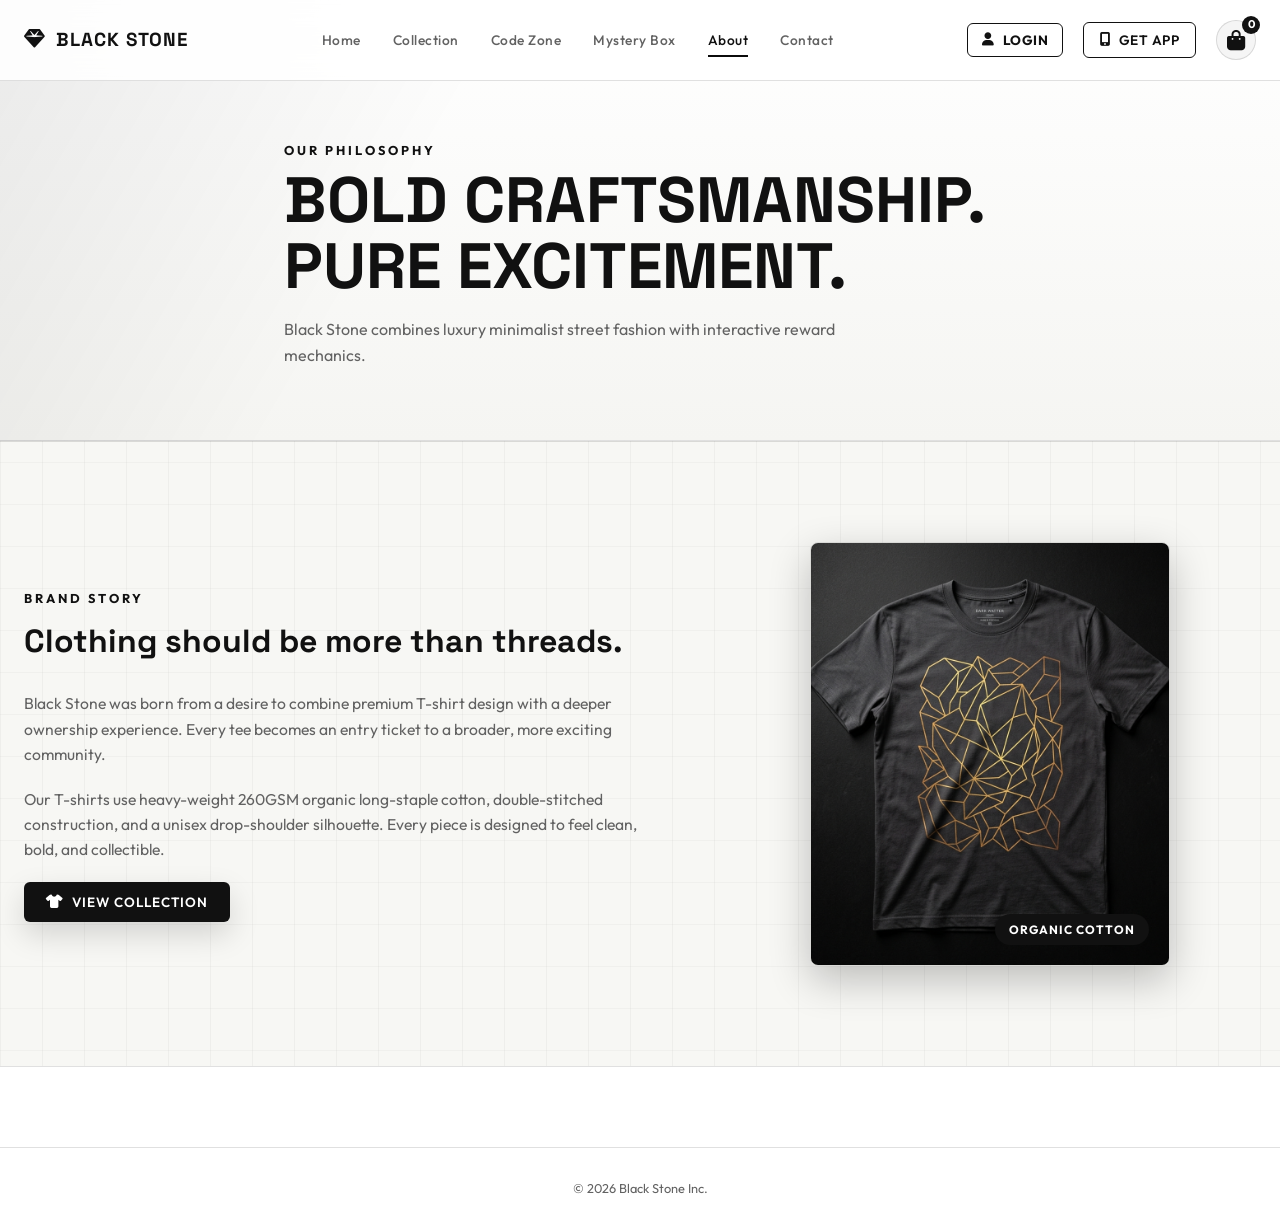
==== about.html @ d9dec9d0 "First commit" ====
<!DOCTYPE html>
<html lang="en">
<head>
    <meta charset="UTF-8">
    <meta name="viewport" content="width=device-width, initial-scale=1.0">
    <title>Black Stone - About</title>
    <link rel="preconnect" href="https://fonts.googleapis.com">
    <link rel="preconnect" href="https://fonts.gstatic.com" crossorigin>
    <link href="https://fonts.googleapis.com/css2?family=Outfit:wght@300;400;500;600;700&family=Space+Grotesk:wght@500;700&display=swap" rel="stylesheet">
    <link rel="stylesheet" href="https://cdnjs.cloudflare.com/ajax/libs/font-awesome/6.4.0/css/all.min.css">
    <link rel="stylesheet" href="style.css">
</head>
<body>
    <header class="main-header">
        <div class="header-container">
            <a href="index.html" class="logo"><span class="logo-icon"><i class="fa-solid fa-gem"></i></span><span class="logo-text">BLACK <span class="gold-text">STONE</span></span></a>
            <nav class="main-nav" id="mainNav">
                <ul>
                    <li><a href="index.html" class="nav-link">Home</a></li>
                    <li><a href="index.html#shop" class="nav-link">Collection</a></li>
                    <li><a href="code-zone.html" class="nav-link">Code Zone</a></li>
                    <li><a href="mystery-box.html" class="nav-link">Mystery Box</a></li>
                    <li><a href="about.html" class="nav-link active">About</a></li>
                    <li><a href="contact.html" class="nav-link">Contact</a></li>
                </ul>
            </nav>
            <div class="header-actions">
                <button class="account-btn-header" id="accountActionBtn" onclick="window.location.href='auth.html'"><i class="fa-solid fa-user"></i> <span id="accountActionText">Login</span></button>
                <button class="app-btn-header" onclick="window.location.href='app.html'"><i class="fa-solid fa-mobile-screen-button"></i> <span>Get App</span></button>
                <div class="cart-trigger" onclick="window.location.href='index.html#shop'"><i class="fa-solid fa-bag-shopping"></i><span class="cart-count" id="cartCount">0</span></div>
                <button class="mobile-menu-toggle" id="menuToggle" aria-label="Toggle menu"><i class="fa-solid fa-bars"></i></button>
            </div>
        </div>
    </header>

    <section class="page-hero-section">
        <div class="container page-hero-content">
            <span class="section-tag">Our Philosophy</span>
            <h1>Bold craftsmanship. Pure excitement.</h1>
            <p>Black Stone combines luxury minimalist street fashion with interactive reward mechanics.</p>
        </div>
    </section>

    <section id="about" class="about-section">
        <div class="container about-grid">
            <div>
                <span class="section-tag">Brand Story</span>
                <h2>Clothing should be more than threads.</h2>
                <p>Black Stone was born from a desire to combine premium T-shirt design with a deeper ownership experience. Every tee becomes an entry ticket to a broader, more exciting community.</p>
                <p>Our T-shirts use heavy-weight 260GSM organic long-staple cotton, double-stitched construction, and a unisex drop-shoulder silhouette. Every piece is designed to feel clean, bold, and collectible.</p>
                <button class="btn btn-gold" onclick="window.location.href='index.html#shop'"><i class="fa-solid fa-shirt"></i> View Collection</button>
            </div>
            <div class="about-visuals">
                <div class="about-image-card">
                    <img src="assets/stealth_tee.png" alt="Premium Crafted Tee" class="about-image">
                    <div class="about-img-badge">Organic Cotton</div>
                </div>
            </div>
        </div>
    </section>

    <footer class="main-footer"><div class="container footer-bottom text-center"><p>&copy; 2026 Black Stone Inc.</p></div></footer>
    <script src="app.js"></script>
</body>
</html>
---- style.css ----
/* ==========================================================================
   BLACK STONE BRAND DESIGN SYSTEM & CORE STYLES
   ========================================================================== */

:root {
    /* Color Palette */
    --color-bg-deep: hsl(240, 10%, 4%);
    --color-bg-card: hsla(240, 8%, 8%, 0.75);
    --color-bg-card-solid: hsl(240, 8%, 8%);
    --color-border: hsla(240, 6%, 15%, 0.8);
    --color-border-gold: hsla(46, 65%, 52%, 0.2);
    
    --color-gold: hsl(46, 65%, 52%);
    --color-gold-hover: hsl(46, 75%, 58%);
    --color-gold-glow: hsl(45, 100%, 50%);
    --color-gold-light: hsla(46, 65%, 52%, 0.1);
    
    --color-white: hsl(240, 5%, 96%);
    --color-muted: hsl(240, 5%, 65%);
    --color-dark: hsl(240, 5%, 15%);
    
    --color-danger: hsl(0, 72%, 51%);
    --color-success: hsl(142, 70%, 45%);

    /* Typography */
    --font-heading: 'Space Grotesk', sans-serif;
    --font-body: 'Outfit', sans-serif;
    
    /* Layout & Shadow */
    --border-radius-sm: 6px;
    --border-radius-md: 12px;
    --border-radius-lg: 24px;
    --border-radius-xl: 36px;
    --shadow-premium: 0 20px 40px rgba(0, 0, 0, 0.6);
    --shadow-gold-glow: 0 0 30px hsla(46, 65%, 52%, 0.25);
    
    /* Transitions */
    --transition-smooth: all 0.4s cubic-bezier(0.16, 1, 0.3, 1);
    --transition-bounce: all 0.6s cubic-bezier(0.34, 1.56, 0.64, 1);
}

/* Reset & Scrollbar */
* {
    margin: 0;
    padding: 0;
    box-sizing: border-box;
    scroll-behavior: smooth;
}

body {
    background-color: var(--color-bg-deep);
    color: var(--color-white);
    font-family: var(--font-body);
    line-height: 1.6;
    overflow-x: hidden;
    -webkit-font-smoothing: antialiased;
}

::-webkit-scrollbar {
    width: 8px;
}
::-webkit-scrollbar-track {
    background: var(--color-bg-deep);
}
::-webkit-scrollbar-thumb {
    background: var(--color-border);
    border-radius: 4px;
}
::-webkit-scrollbar-thumb:hover {
    background: var(--color-gold);
}

a {
    color: inherit;
    text-decoration: none;
}

ul {
    list-style: none;
}

input, textarea, button {
    font-family: inherit;
    background: none;
    border: none;
    outline: none;
    color: inherit;
}

/* Utilities */
.container {
    max-width: 1280px;
    margin: 0 auto;
    padding: 0 24px;
}

.text-center { text-align: center; }
.w-100 { width: 100%; }
.mt-3 { margin-top: 1rem; }
.flex-center {
    display: flex;
    align-items: center;
    justify-content: center;
}

.gold-text {
    color: var(--color-gold);
}

.glow-text {
    text-shadow: 0 0 15px hsla(46, 65%, 52%, 0.4);
}

/* Buttons */
.btn {
    display: inline-flex;
    align-items: center;
    justify-content: center;
    gap: 8px;
    padding: 14px 28px;
    font-size: 0.95rem;
    font-weight: 600;
    border-radius: var(--border-radius-sm);
    cursor: pointer;
    transition: var(--transition-smooth);
    text-transform: uppercase;
    letter-spacing: 1px;
}

.btn-sm {
    padding: 8px 16px;
    font-size: 0.8rem;
}

.btn-lg {
    padding: 16px 36px;
    font-size: 1rem;
}

.btn-gold {
    background: var(--color-gold);
    color: var(--color-bg-deep);
    box-shadow: var(--shadow-gold-glow);
}

.btn-gold:hover {
    background: var(--color-gold-hover);
    transform: translateY(-2px);
    box-shadow: 0 0 35px hsla(46, 65%, 52%, 0.55);
}

.btn-outline {
    border: 1px solid var(--color-border);
    background: transparent;
    color: var(--color-white);
}

.btn-outline:hover {
    border-color: var(--color-gold);
    color: var(--color-gold);
    background: var(--color-gold-light);
    transform: translateY(-2px);
}

.btn-secondary {
    background: rgba(255, 255, 255, 0.08);
    color: var(--color-white);
    border: 1px solid rgba(255, 255, 255, 0.1);
}

.btn-secondary:hover {
    background: rgba(255, 255, 255, 0.15);
    border-color: rgba(255, 255, 255, 0.2);
}

.btn-pulse {
    animation: buttonPulse 2s infinite;
}

@keyframes buttonPulse {
    0% { box-shadow: 0 0 0 0 rgba(212, 175, 55, 0.7); }
    70% { box-shadow: 0 0 0 15px rgba(212, 175, 55, 0); }
    100% { box-shadow: 0 0 0 0 rgba(212, 175, 55, 0); }
}

/* Glassmorphism Panel */
.glass-panel {
    background: var(--color-bg-card);
    backdrop-filter: blur(20px);
    -webkit-backdrop-filter: blur(20px);
    border: 1px solid var(--color-border);
    border-radius: var(--border-radius-md);
    position: relative;
    overflow: hidden;
}

.card-glow {
    position: absolute;
    top: -50%;
    left: -50%;
    width: 200%;
    height: 200%;
    background: radial-gradient(circle, rgba(212, 175, 55, 0.03) 0%, transparent 60%);
    pointer-events: none;
}

/* Section Tag & Headers */
.section-tag {
    font-size: 0.8rem;
    font-weight: 700;
    text-transform: uppercase;
    letter-spacing: 3px;
    color: var(--color-gold);
    margin-bottom: 8px;
    display: inline-block;
}

.section-header {
    margin-bottom: 48px;
}

.section-header h2 {
    font-family: var(--font-heading);
    font-size: 2.5rem;
    font-weight: 700;
    letter-spacing: -0.5px;
    margin-bottom: 12px;
}

.section-header p {
    color: var(--color-muted);
    font-size: 1.1rem;
    max-width: 600px;
}

.section-header.text-center p {
    margin: 0 auto;
}

/* ==========================================================================
   HEADER SECTION
   ========================================================================== */

.main-header {
    position: fixed;
    top: 0;
    left: 0;
    width: 100%;
    z-index: 1000;
    background: rgba(10, 10, 11, 0.75);
    backdrop-filter: blur(15px);
    -webkit-backdrop-filter: blur(15px);
    border-bottom: 1px solid var(--color-border);
    transition: var(--transition-smooth);
}

.header-container {
    max-width: 1280px;
    margin: 0 auto;
    padding: 20px 24px;
    display: flex;
    align-items: center;
    justify-content: space-between;
}

.logo {
    display: flex;
    align-items: center;
    gap: 10px;
    font-family: var(--font-heading);
    font-size: 1.4rem;
    font-weight: 700;
    letter-spacing: 1px;
}

.logo-icon {
    font-size: 1.3rem;
    color: var(--color-gold);
    animation: float 3s ease-in-out infinite;
}

.main-nav ul {
    display: flex;
    gap: 32px;
}

.nav-link {
    font-size: 0.95rem;
    font-weight: 500;
    letter-spacing: 0.5px;
    color: var(--color-muted);
    transition: var(--transition-smooth);
    padding: 8px 0;
    position: relative;
}

.nav-link::after {
    content: '';
    position: absolute;
    bottom: 0;
    left: 0;
    width: 0;
    height: 2px;
    background: var(--color-gold);
    transition: var(--transition-smooth);
}

.nav-link:hover, .nav-link.active {
    color: var(--color-white);
}

.nav-link.active::after {
    width: 100%;
}

.header-actions {
    display: flex;
    align-items: center;
    gap: 20px;
}

.app-btn-header {
    display: flex;
    align-items: center;
    gap: 8px;
    border: 1.5px solid var(--color-gold);
    color: var(--color-gold);
    padding: 8px 16px;
    border-radius: var(--border-radius-sm);
    font-size: 0.85rem;
    font-weight: 600;
    text-transform: uppercase;
    letter-spacing: 0.5px;
    cursor: pointer;
    transition: var(--transition-smooth);
}

.app-btn-header:hover {
    background: var(--color-gold);
    color: var(--color-bg-deep);
}

.cart-trigger {
    position: relative;
    cursor: pointer;
    font-size: 1.3rem;
    color: var(--color-white);
    transition: var(--transition-smooth);
    width: 40px;
    height: 40px;
    border-radius: 50%;
    background: rgba(255, 255, 255, 0.04);
    display: flex;
    align-items: center;
    justify-content: center;
    border: 1px solid var(--color-border);
}

.cart-trigger:hover {
    color: var(--color-gold);
    border-color: var(--color-gold-hover);
    transform: scale(1.05);
}

.cart-count {
    position: absolute;
    top: -5px;
    right: -5px;
    background: var(--color-gold);
    color: var(--color-bg-deep);
    font-size: 0.7rem;
    font-weight: 700;
    width: 18px;
    height: 18px;
    border-radius: 50%;
    display: flex;
    align-items: center;
    justify-content: center;
}

.mobile-menu-toggle {
    display: none;
    font-size: 1.4rem;
    cursor: pointer;
}

/* ==========================================================================
   CART SLIDER DRAWER
   ========================================================================== */

.cart-drawer {
    position: fixed;
    top: 0;
    right: 0;
    width: 100vw;
    height: 100vh;
    z-index: 2000;
    visibility: hidden;
    transition: visibility 0.4s;
}

.cart-drawer.active {
    visibility: visible;
}

.cart-drawer-overlay {
    position: absolute;
    top: 0;
    left: 0;
    width: 100%;
    height: 100%;
    background: rgba(0, 0, 0, 0.7);
    backdrop-filter: blur(5px);
    opacity: 0;
    transition: opacity 0.4s ease;
}

.cart-drawer.active .cart-drawer-overlay {
    opacity: 1;
}

.cart-drawer-content {
    position: absolute;
    top: 0;
    right: -420px;
    width: 420px;
    height: 100%;
    background: var(--color-bg-card-solid);
    border-left: 1px solid var(--color-border);
    box-shadow: -10px 0 40px rgba(0, 0, 0, 0.8);
    display: flex;
    flex-direction: column;
    transition: right 0.4s cubic-bezier(0.16, 1, 0.3, 1);
    z-index: 2001;
}

@media(max-width: 480px) {
    .cart-drawer-content {
        width: 100%;
        right: -100%;
    }
}

.cart-drawer.active .cart-drawer-content {
    right: 0;
}

.cart-drawer-header {
    padding: 24px;
    border-bottom: 1px solid var(--color-border);
    display: flex;
    align-items: center;
    justify-content: space-between;
}

.cart-drawer-header h3 {
    font-family: var(--font-heading);
    font-size: 1.25rem;
}

.close-btn {
    font-size: 1.3rem;
    cursor: pointer;
    transition: var(--transition-smooth);
    color: var(--color-muted);
}

.close-btn:hover {
    color: var(--color-white);
    transform: rotate(90deg);
}

.cart-drawer-items {
    flex: 1;
    overflow-y: auto;
    padding: 24px;
}

.empty-cart-message {
    height: 80%;
    display: flex;
    flex-direction: column;
    align-items: center;
    justify-content: center;
    text-align: center;
    gap: 16px;
    color: var(--color-muted);
}

.empty-cart-message i {
    font-size: 3rem;
    color: var(--color-border);
}

.cart-item {
    display: flex;
    gap: 16px;
    padding-bottom: 20px;
    margin-bottom: 20px;
    border-bottom: 1px solid var(--color-border);
}

.cart-item-img-box {
    width: 80px;
    height: 80px;
    background: var(--color-dark);
    border-radius: var(--border-radius-sm);
    overflow: hidden;
    border: 1px solid var(--color-border);
}

.cart-item-img-box img {
    width: 100%;
    height: 100%;
    object-fit: cover;
}

.cart-item-details {
    flex: 1;
    display: flex;
    flex-direction: column;
    justify-content: space-between;
}

.cart-item-title {
    font-size: 0.95rem;
    font-weight: 600;
}

.cart-item-option {
    font-size: 0.75rem;
    color: var(--color-muted);
}

.cart-item-bottom {
    display: flex;
    justify-content: space-between;
    align-items: center;
    margin-top: 8px;
}

.qty-selector {
    display: flex;
    align-items: center;
    border: 1px solid var(--color-border);
    border-radius: 4px;
    overflow: hidden;
}

.qty-btn {
    padding: 4px 8px;
    cursor: pointer;
    font-size: 0.75rem;
    background: rgba(255, 255, 255, 0.02);
    transition: var(--transition-smooth);
}

.qty-btn:hover {
    background: var(--color-gold);
    color: var(--color-bg-deep);
}

.qty-num {
    padding: 4px 10px;
    font-size: 0.8rem;
    min-width: 25px;
    text-align: center;
}

.cart-item-price {
    font-weight: 700;
    color: var(--color-gold);
    font-size: 0.95rem;
}

.cart-item-remove {
    cursor: pointer;
    font-size: 0.85rem;
    color: var(--color-danger);
    transition: var(--transition-smooth);
}

.cart-item-remove:hover {
    opacity: 0.8;
}

.cart-drawer-footer {
    padding: 24px;
    border-top: 1px solid var(--color-border);
    background: rgba(10, 10, 11, 0.4);
}

.cart-total-row {
    display: flex;
    justify-content: space-between;
    font-size: 1.1rem;
    font-weight: 700;
    margin-bottom: 12px;
}

.cart-total-price {
    color: var(--color-gold);
}

.cart-disclaimer {
    font-size: 0.75rem;
    color: var(--color-muted);
    margin-bottom: 20px;
    line-height: 1.4;
}

/* ==========================================================================
   PRODUCT DETAIL MODAL
   ========================================================================== */

.modal-backdrop {
    position: fixed;
    top: 0;
    left: 0;
    width: 100vw;
    height: 100vh;
    background: rgba(0, 0, 0, 0.85);
    backdrop-filter: blur(8px);
    -webkit-backdrop-filter: blur(8px);
    z-index: 3000;
    display: flex;
    align-items: center;
    justify-content: center;
    opacity: 0;
    pointer-events: none;
    transition: opacity 0.4s ease;
}

.modal-backdrop.active {
    opacity: 1;
    pointer-events: all;
}

.modal-content {
    background: var(--color-bg-card-solid);
    border: 1px solid var(--color-border);
    border-radius: var(--border-radius-md);
    max-width: 900px;
    width: 90%;
    max-height: 90vh;
    overflow-y: auto;
    position: relative;
    padding: 40px;
    box-shadow: var(--shadow-premium);
    transform: translateY(40px);
    transition: transform 0.4s cubic-bezier(0.16, 1, 0.3, 1);
}

.modal-backdrop.active .modal-content {
    transform: translateY(0);
}

.modal-close {
    position: absolute;
    top: 20px;
    right: 20px;
    z-index: 10;
}

.product-modal-grid {
    display: grid;
    grid-template-columns: 1.1fr 1fr;
    gap: 40px;
}

@media(max-width: 768px) {
    .product-modal-grid {
        grid-template-columns: 1fr;
    }
    .modal-content {
        padding: 24px;
        width: 95%;
    }
}

.product-modal-gallery {
    background: var(--color-dark);
    border-radius: var(--border-radius-md);
    overflow: hidden;
    border: 1px solid var(--color-border);
    aspect-ratio: 1;
}

.product-modal-gallery img {
    width: 100%;
    height: 100%;
    object-fit: cover;
}

.product-modal-info {
    display: flex;
    flex-direction: column;
}

.modal-product-tag {
    font-size: 0.75rem;
    font-weight: 700;
    color: var(--color-gold);
    text-transform: uppercase;
    letter-spacing: 2px;
    margin-bottom: 8px;
}

.modal-product-title {
    font-family: var(--font-heading);
    font-size: 2rem;
    line-height: 1.2;
    margin-bottom: 12px;
}

.modal-product-price {
    font-size: 1.5rem;
    font-weight: 700;
    color: var(--color-gold);
    margin-bottom: 24px;
}

.modal-product-desc {
    color: var(--color-muted);
    font-size: 0.95rem;
    margin-bottom: 24px;
}

.option-group {
    margin-bottom: 20px;
}

.option-label {
    font-size: 0.8rem;
    font-weight: 700;
    text-transform: uppercase;
    letter-spacing: 1px;
    margin-bottom: 8px;
    color: var(--color-white);
}

.size-chips {
    display: flex;
    gap: 10px;
}

.size-chip {
    width: 44px;
    height: 44px;
    border: 1px solid var(--color-border);
    border-radius: 4px;
    display: flex;
    align-items: center;
    justify-content: center;
    font-size: 0.85rem;
    font-weight: 600;
    cursor: pointer;
    transition: var(--transition-smooth);
}

.size-chip:hover {
    border-color: var(--color-gold);
}

.size-chip.active {
    background: var(--color-gold);
    border-color: var(--color-gold);
    color: var(--color-bg-deep);
}

.color-dots {
    display: flex;
    gap: 12px;
}

.color-dot {
    width: 28px;
    height: 28px;
    border-radius: 50%;
    cursor: pointer;
    border: 2px solid transparent;
    transition: var(--transition-smooth);
    position: relative;
}

.color-dot::after {
    content: '';
    position: absolute;
    top: 50%;
    left: 50%;
    transform: translate(-50%, -50%) scale(0);
    width: 10px;
    height: 10px;
    border-radius: 50%;
    background: var(--color-gold);
    transition: var(--transition-bounce);
}

.color-dot.active {
    border-color: var(--color-gold);
}

.color-dot.black { background: #000; }
.color-dot.grey { background: #4a4a4a; }
.color-dot.white { background: #fff; border: 2px solid #ccc; }

.modal-product-ctas {
    display: flex;
    gap: 16px;
    margin-top: auto;
    padding-top: 24px;
}

/* Checkout Success Modal Styling */
.checkout-modal-content {
    max-width: 550px;
    text-align: center;
}

.checkout-success-header {
    margin-bottom: 24px;
}

.success-icon {
    font-size: 4rem;
    color: var(--color-success);
    margin-bottom: 16px;
}

.checkout-order-details {
    background: rgba(255, 255, 255, 0.02);
    border: 1px solid var(--color-border);
    border-radius: var(--border-radius-md);
    padding: 24px;
    margin-bottom: 24px;
    text-align: left;
}

.code-reveal-box {
    margin-top: 16px;
    border-top: 1px solid var(--color-border);
    padding-top: 16px;
}

.code-reveal-box h3 {
    font-size: 1rem;
    margin-bottom: 8px;
}

.code-reveal-box p {
    font-size: 0.8rem;
    color: var(--color-muted);
    margin-bottom: 12px;
    line-height: 1.4;
}

.generated-codes-list {
    display: flex;
    flex-wrap: wrap;
    gap: 8px;
    margin-top: 12px;
}

.generated-code-ticket {
    background: rgba(212, 175, 55, 0.08);
    border: 1px dashed var(--color-gold);
    color: var(--color-gold);
    padding: 6px 12px;
    font-family: monospace;
    font-size: 0.85rem;
    font-weight: 700;
    border-radius: 4px;
    letter-spacing: 0.5px;
}

/* ==========================================================================
   1. HERO SECTION
   ========================================================================== */

.hero-section {
    position: relative;
    padding: 160px 0 100px;
    overflow: hidden;
}

.hero-bg-glow {
    position: absolute;
    top: -10%;
    right: -10%;
    width: 60%;
    height: 70%;
    background: radial-gradient(circle, rgba(212, 175, 55, 0.08) 0%, transparent 70%);
    pointer-events: none;
    z-index: 0;
}

.hero-container {
    position: relative;
    z-index: 2;
    display: grid;
    grid-template-columns: 1.2fr 1fr;
    align-items: center;
    gap: 48px;
}

@media(max-width: 991px) {
    .hero-container {
        grid-template-columns: 1fr;
        text-align: center;
    }
    .hero-stats {
        justify-content: center;
    }
}

.badge-premium {
    display: inline-flex;
    align-items: center;
    gap: 8px;
    background: var(--color-gold-light);
    border: 1px solid var(--color-border-gold);
    color: var(--color-gold);
    font-size: 0.75rem;
    font-weight: 700;
    padding: 6px 14px;
    border-radius: 20px;
    text-transform: uppercase;
    letter-spacing: 1.5px;
    margin-bottom: 24px;
}

.hero-title {
    font-family: var(--font-heading);
    font-size: 4rem;
    font-weight: 700;
    line-height: 1.1;
    margin-bottom: 24px;
}

@media(max-width: 576px) {
    .hero-title {
        font-size: 2.8rem;
    }
}

.hero-subtitle {
    color: var(--color-muted);
    font-size: 1.15rem;
    line-height: 1.7;
    margin-bottom: 40px;
    max-width: 580px;
}

@media(max-width: 991px) {
    .hero-subtitle {
        margin-left: auto;
        margin-right: auto;
    }
}

.hero-ctas {
    display: flex;
    gap: 16px;
    margin-bottom: 48px;
}

@media(max-width: 991px) {
    .hero-ctas {
        justify-content: center;
    }
}

.hero-stats {
    display: flex;
    gap: 40px;
    border-top: 1px solid var(--color-border);
    padding-top: 32px;
}

.stat-item {
    display: flex;
    flex-direction: column;
}

.stat-num {
    font-family: var(--font-heading);
    font-size: 2rem;
    font-weight: 700;
    color: var(--color-white);
}

.stat-lbl {
    font-size: 0.8rem;
    color: var(--color-muted);
    text-transform: uppercase;
    letter-spacing: 0.5px;
}

.hero-visual {
    position: relative;
    display: flex;
    justify-content: center;
    align-items: center;
}

.hero-floating-card {
    border-radius: var(--border-radius-lg);
    border: 1px solid var(--color-border);
    overflow: hidden;
    position: relative;
    box-shadow: var(--shadow-premium);
    background: var(--color-bg-card-solid);
}

.hero-floating-card.main-card {
    width: 380px;
    aspect-ratio: 0.85;
}

.hero-img {
    width: 100%;
    height: 100%;
    object-fit: cover;
    display: block;
    transition: var(--transition-smooth);
}

.hero-img-overlay {
    position: absolute;
    top: 0;
    left: 0;
    width: 100%;
    height: 100%;
    background: linear-gradient(180deg, transparent 60%, rgba(10, 10, 11, 0.6) 100%);
}

.hero-floating-card.floating-box {
    position: absolute;
    width: 160px;
    aspect-ratio: 1;
    bottom: -30px;
    left: -20px;
    display: flex;
    align-items: center;
    justify-content: center;
    animation: float 4s ease-in-out infinite;
    z-index: 5;
    background: rgba(18, 18, 20, 0.8);
    backdrop-filter: blur(12px);
    -webkit-backdrop-filter: blur(12px);
    border: 1px solid var(--color-border-gold);
    box-shadow: var(--shadow-gold-glow);
}

.floating-box-img {
    width: 85%;
    object-fit: contain;
    animation: rotateBox 20s linear infinite;
}

@keyframes float {
    0% { transform: translateY(0px); }
    50% { transform: translateY(-10px); }
    100% { transform: translateY(0px); }
}

@keyframes rotateBox {
    0% { transform: rotate(0deg); }
    100% { transform: rotate(360deg); }
}

/* ==========================================================================
   HOW IT WORKS SECTION
   ========================================================================== */

.how-it-works-section {
    padding: 100px 0;
    background: linear-gradient(180deg, var(--color-bg-deep) 0%, rgba(212, 175, 55, 0.02) 50%, var(--color-bg-deep) 100%);
    border-top: 1px solid var(--color-border);
    border-bottom: 1px solid var(--color-border);
}

.steps-grid {
    display: grid;
    grid-template-columns: repeat(4, 1fr);
    gap: 24px;
}

@media(max-width: 991px) {
    .steps-grid {
        grid-template-columns: repeat(2, 1fr);
    }
}

@media(max-width: 576px) {
    .steps-grid {
        grid-template-columns: 1fr;
    }
}

.step-card {
    background: var(--color-bg-card);
    backdrop-filter: blur(10px);
    -webkit-backdrop-filter: blur(10px);
    border: 1px solid var(--color-border);
    border-radius: var(--border-radius-md);
    padding: 32px 24px;
    position: relative;
    transition: var(--transition-smooth);
}

.step-card:hover {
    border-color: var(--color-gold);
    transform: translateY(-5px);
}

.step-num {
    position: absolute;
    top: 24px;
    right: 24px;
    font-family: var(--font-heading);
    font-size: 1.5rem;
    font-weight: 700;
    color: var(--color-border);
}

.step-icon {
    font-size: 2rem;
    color: var(--color-gold);
    margin-bottom: 24px;
}

.step-card h3 {
    font-family: var(--font-heading);
    font-size: 1.25rem;
    margin-bottom: 12px;
}

.step-card p {
    color: var(--color-muted);
    font-size: 0.9rem;
}

/* ==========================================================================
   2. SHOP SECTION
   ========================================================================== */

.shop-section {
    padding: 100px 0;
}

.shop-filters {
    display: flex;
    gap: 12px;
    margin-top: 16px;
    flex-wrap: wrap;
}

.filter-btn {
    padding: 8px 18px;
    border: 1px solid var(--color-border);
    border-radius: 20px;
    font-size: 0.85rem;
    font-weight: 600;
    cursor: pointer;
    transition: var(--transition-smooth);
}

.filter-btn:hover, .filter-btn.active {
    border-color: var(--color-gold);
    color: var(--color-gold);
    background: var(--color-gold-light);
}

.products-grid {
    display: grid;
    grid-template-columns: repeat(4, 1fr);
    gap: 28px;
}

@media(max-width: 1100px) {
    .products-grid {
        grid-template-columns: repeat(3, 1fr);
    }
}

@media(max-width: 768px) {
    .products-grid {
        grid-template-columns: repeat(2, 1fr);
    }
}

@media(max-width: 480px) {
    .products-grid {
        grid-template-columns: 1fr;
    }
}

.product-card {
    background: var(--color-bg-card-solid);
    border: 1px solid var(--color-border);
    border-radius: var(--border-radius-md);
    overflow: hidden;
    transition: var(--transition-smooth);
    display: flex;
    flex-direction: column;
}

.product-card:hover {
    border-color: var(--color-gold);
    transform: translateY(-4px);
    box-shadow: var(--shadow-premium);
}

.product-img-box {
    aspect-ratio: 1;
    overflow: hidden;
    position: relative;
    background: var(--color-dark);
}

.product-img-box img {
    width: 100%;
    height: 100%;
    object-fit: cover;
    transition: var(--transition-smooth);
}

.product-card:hover .product-img-box img {
    transform: scale(1.05);
}

.product-badge-overlay {
    position: absolute;
    top: 12px;
    left: 12px;
    background: var(--color-gold-light);
    border: 1px solid var(--color-border-gold);
    color: var(--color-gold);
    font-size: 0.65rem;
    font-weight: 700;
    padding: 4px 8px;
    border-radius: 12px;
    text-transform: uppercase;
    letter-spacing: 1px;
}

.product-quick-view {
    position: absolute;
    bottom: -50px;
    left: 0;
    width: 100%;
    background: rgba(10, 10, 11, 0.9);
    padding: 12px;
    text-align: center;
    cursor: pointer;
    font-size: 0.8rem;
    font-weight: 600;
    text-transform: uppercase;
    letter-spacing: 1px;
    transition: var(--transition-smooth);
    backdrop-filter: blur(5px);
}

.product-card:hover .product-quick-view {
    bottom: 0;
}

.product-card-body {
    padding: 20px;
    flex: 1;
    display: flex;
    flex-direction: column;
}

.product-tag {
    font-size: 0.7rem;
    text-transform: uppercase;
    letter-spacing: 1.5px;
    color: var(--color-gold);
    margin-bottom: 6px;
    font-weight: 600;
}

.product-title {
    font-size: 1.05rem;
    font-weight: 600;
    margin-bottom: 8px;
    line-height: 1.3;
}

.product-bottom-row {
    display: flex;
    justify-content: space-between;
    align-items: center;
    margin-top: auto;
    padding-top: 12px;
}

.product-price {
    font-size: 1.15rem;
    font-weight: 700;
    color: var(--color-white);
}

.add-cart-btn-icon {
    width: 36px;
    height: 36px;
    border-radius: 50%;
    background: rgba(255, 255, 255, 0.04);
    border: 1px solid var(--color-border);
    color: var(--color-white);
    cursor: pointer;
    transition: var(--transition-smooth);
}

.add-cart-btn-icon:hover {
    background: var(--color-gold);
    color: var(--color-bg-deep);
    border-color: var(--color-gold);
    transform: scale(1.08);
}

/* ==========================================================================
   3. CODE ZONE SECTION
   ========================================================================== */

.code-zone-section {
    padding: 100px 0;
    background: linear-gradient(180deg, var(--color-bg-deep) 0%, rgba(212, 175, 55, 0.03) 100%);
    border-top: 1px solid var(--color-border);
}

.code-zone-layout {
    display: grid;
    grid-template-columns: 1.25fr 1fr;
    gap: 40px;
}

@media(max-width: 991px) {
    .code-zone-layout {
        grid-template-columns: 1fr;
    }
}

.code-zone-entry-card {
    padding: 40px;
}

.entry-header {
    margin-bottom: 32px;
}

.badge-zone {
    display: inline-flex;
    align-items: center;
    gap: 6px;
    font-size: 0.7rem;
    color: var(--color-success);
    background: rgba(74, 222, 128, 0.08);
    border: 1px solid rgba(74, 222, 128, 0.15);
    padding: 4px 10px;
    border-radius: 12px;
    text-transform: uppercase;
    font-weight: 700;
    letter-spacing: 1px;
    margin-bottom: 12px;
}

.entry-header h2 {
    font-family: var(--font-heading);
    font-size: 1.85rem;
    margin-bottom: 10px;
}

.entry-header p {
    color: var(--color-muted);
    font-size: 0.95rem;
}

/* Custom premium input text label */
.code-entry-form {
    margin-bottom: 40px;
}

.input-group-premium {
    position: relative;
    display: flex;
    gap: 12px;
    width: 100%;
}

.input-group-premium input {
    flex: 1;
    background: rgba(0, 0, 0, 0.3);
    border: 1px solid var(--color-border);
    border-radius: var(--border-radius-sm);
    padding: 16px 20px 16px 20px;
    font-size: 1.1rem;
    font-weight: 600;
    letter-spacing: 2px;
    transition: var(--transition-smooth);
    text-transform: uppercase;
}

.input-group-premium input:focus {
    border-color: var(--color-gold);
    box-shadow: var(--shadow-gold-glow);
}

.input-group-premium label {
    position: absolute;
    top: 50%;
    left: 20px;
    transform: translateY(-50%);
    font-size: 0.85rem;
    color: var(--color-muted);
    pointer-events: none;
    transition: var(--transition-smooth);
    letter-spacing: 1px;
    display: none; /* simple fallback for clarity */
}

/* Error box */
.error-msg-box {
    margin-top: 10px;
    font-size: 0.85rem;
    min-height: 20px;
    display: none;
}

.error-msg-box.show {
    display: block;
}

.error-msg-box.success {
    color: var(--color-success);
}

.error-msg-box.error {
    color: var(--color-danger);
}

/* Progress Tracker */
.tracker-container {
    border-top: 1px solid var(--color-border);
    padding-top: 32px;
    margin-bottom: 32px;
}

.tracker-container h3 {
    font-size: 1.05rem;
    font-weight: 600;
    margin-bottom: 16px;
}

.progress-info-row {
    display: flex;
    justify-content: space-between;
    font-size: 0.9rem;
    margin-bottom: 12px;
}

.progress-bar-wrapper {
    position: relative;
    height: 6px;
    background: var(--color-border);
    border-radius: 3px;
    margin-top: 24px;
    margin-bottom: 40px;
}

.progress-bar-fill {
    height: 100%;
    background: linear-gradient(90deg, var(--color-gold) 0%, var(--color-gold-glow) 100%);
    box-shadow: 0 0 15px var(--color-gold);
    border-radius: 3px;
    transition: width 0.8s cubic-bezier(0.16, 1, 0.3, 1);
}

.milestones-row {
    position: absolute;
    top: -15px;
    left: 0;
    width: 100%;
    display: flex;
    justify-content: space-between;
    pointer-events: none;
}

.milestone-dot {
    position: relative;
    display: flex;
    flex-direction: column;
    align-items: center;
}

.dot-inner {
    width: 36px;
    height: 36px;
    border-radius: 50%;
    background: var(--color-bg-card-solid);
    border: 2.5px solid var(--color-border);
    display: flex;
    align-items: center;
    justify-content: center;
    font-size: 0.85rem;
    color: var(--color-muted);
    transition: var(--transition-bounce);
    box-shadow: var(--shadow-premium);
}

.milestone-dot.active .dot-inner {
    border-color: var(--color-gold);
    background: var(--color-gold);
    color: var(--color-bg-deep);
    box-shadow: var(--shadow-gold-glow);
}

.milestone-dot.completed .dot-inner {
    border-color: var(--color-gold);
    background: var(--color-bg-deep);
    color: var(--color-gold);
}

.milestone-label {
    position: absolute;
    top: 42px;
    font-size: 0.7rem;
    font-weight: 700;
    text-transform: uppercase;
    letter-spacing: 0.5px;
    color: var(--color-muted);
    white-space: nowrap;
}

.milestone-dot.active .milestone-label {
    color: var(--color-gold);
}

/* Ledger of Entered Codes */
.entered-codes-section {
    border-top: 1px solid var(--color-border);
    padding-top: 24px;
}

.entered-codes-section h3 {
    font-size: 0.95rem;
    margin-bottom: 12px;
}

.entered-codes-list {
    display: flex;
    flex-wrap: wrap;
    gap: 8px;
}

.ledger-empty {
    color: var(--color-muted);
    font-size: 0.85rem;
}

.ledger-item {
    background: rgba(255, 255, 255, 0.03);
    border: 1px solid var(--color-border);
    padding: 6px 14px;
    border-radius: 20px;
    font-size: 0.8rem;
    font-family: monospace;
    color: var(--color-muted);
    display: flex;
    align-items: center;
    gap: 8px;
}

.ledger-item i {
    color: var(--color-success);
}

/* Box visual container on right */
.code-zone-box-display {
    padding: 40px;
}

.mystery-visual-container {
    width: 100%;
    height: 100%;
    aspect-ratio: 1;
    position: relative;
    display: flex;
    align-items: center;
    justify-content: center;
}

.mystery-box-3d {
    width: 60%;
    max-width: 250px;
    object-fit: contain;
    animation: floatingGlow 5s ease-in-out infinite;
    z-index: 1;
}

@keyframes floatingGlow {
    0% { transform: translateY(0px) rotate(0deg); filter: drop-shadow(0 0 10px rgba(212,175,55,0.1)); }
    50% { transform: translateY(-15px) rotate(2deg); filter: drop-shadow(0 0 35px rgba(212,175,55,0.3)); }
    100% { transform: translateY(0px) rotate(0deg); filter: drop-shadow(0 0 10px rgba(212,175,55,0.1)); }
}

.lock-indicator {
    position: absolute;
    bottom: 24px;
    background: rgba(0, 0, 0, 0.7);
    border: 1px solid var(--color-border);
    backdrop-filter: blur(8px);
    color: var(--color-muted);
    padding: 10px 20px;
    border-radius: 30px;
    font-size: 0.85rem;
    font-weight: 600;
    display: flex;
    align-items: center;
    gap: 8px;
    z-index: 2;
}

.radar-ping {
    position: absolute;
    width: 180px;
    height: 180px;
    border-radius: 50%;
    border: 1px solid rgba(212, 175, 55, 0.1);
    animation: radarPulse 4s linear infinite;
    pointer-events: none;
}

@keyframes radarPulse {
    0% { transform: scale(0.6); opacity: 0; }
    50% { opacity: 0.4; }
    100% { transform: scale(1.6); opacity: 0; }
}

/* Unlock overlay screen */
.unlock-overlay {
    position: absolute;
    top: 0;
    left: 0;
    width: 100%;
    height: 100%;
    background: rgba(10, 10, 11, 0.8);
    backdrop-filter: blur(8px);
    display: flex;
    align-items: center;
    justify-content: center;
    border-radius: var(--border-radius-md);
    z-index: 10;
}

.unlock-action-box {
    text-align: center;
    max-width: 320px;
    padding: 24px;
    animation: fadeIn 0.5s ease forwards;
}

.glowing-label {
    display: inline-block;
    color: var(--color-gold);
    font-size: 0.75rem;
    font-weight: 700;
    letter-spacing: 2px;
    text-transform: uppercase;
    animation: blinkLabel 1.5s infinite;
}

@keyframes blinkLabel {
    0%, 100% { opacity: 0.5; }
    50% { opacity: 1; }
}

.unlock-action-box h2 {
    font-family: var(--font-heading);
    margin-bottom: 12px;
}

.unlock-action-box p {
    color: var(--color-muted);
    font-size: 0.85rem;
    margin-bottom: 24px;
}

/* ==========================================================================
   4. MYSTERY BOX EXPLAINER & CELEBRATION OVERLAY
   ========================================================================== */

.mystery-explainer-section {
    padding: 100px 0;
}

.rewards-carousel {
    display: grid;
    grid-template-columns: repeat(3, 1fr);
    gap: 32px;
}

@media(max-width: 991px) {
    .rewards-carousel {
        grid-template-columns: 1fr;
    }
}

.reward-item-card {
    background: var(--color-bg-card-solid);
    border: 1px solid var(--color-border);
    border-radius: var(--border-radius-md);
    padding: 40px 32px;
    text-align: center;
    transition: var(--transition-smooth);
    position: relative;
    overflow: hidden;
}

.reward-item-card::before {
    content: '';
    position: absolute;
    top: 0;
    left: 0;
    width: 100%;
    height: 4px;
    background: var(--color-border);
    transition: var(--transition-smooth);
}

.reward-item-card:hover::before {
    background: var(--color-gold);
}

.reward-item-card:hover {
    transform: translateY(-5px);
    border-color: var(--color-gold);
}

.reward-badge {
    position: absolute;
    top: 20px;
    right: 20px;
    font-size: 0.65rem;
    font-weight: 700;
    text-transform: uppercase;
    letter-spacing: 1px;
    background: rgba(255, 255, 255, 0.05);
    padding: 4px 10px;
    border-radius: 12px;
    color: var(--color-gold);
}

.reward-icon {
    font-size: 2.5rem;
    color: var(--color-gold);
    margin-bottom: 24px;
}

.reward-item-card h3 {
    font-family: var(--font-heading);
    margin-bottom: 12px;
    font-size: 1.35rem;
}

.reward-item-card p {
    color: var(--color-muted);
    font-size: 0.9rem;
}

/* Celebrating Overlay Layout */
.mystery-reveal-overlay {
    position: fixed;
    top: 0;
    left: 0;
    width: 100vw;
    height: 100vh;
    background: rgba(0, 0, 0, 0.95);
    z-index: 5000;
    display: none;
    align-items: center;
    justify-content: center;
}

.mystery-reveal-overlay.active {
    display: flex;
}

#particleCanvas {
    position: absolute;
    top: 0;
    left: 0;
    width: 100%;
    height: 100%;
    pointer-events: none;
}

.mystery-reveal-box-wrapper {
    position: absolute;
    display: flex;
    align-items: center;
    justify-content: center;
    z-index: 10;
}

.reveal-box-img {
    width: 250px;
    object-fit: contain;
    transition: var(--transition-smooth);
}

.reveal-box-img.shaking {
    animation: shake 0.6s infinite;
}

.reveal-box-img.zoomOut {
    transform: scale(0);
    opacity: 0;
}

.reveal-burst-light {
    position: absolute;
    width: 10px;
    height: 10px;
    background: radial-gradient(circle, #fff 0%, var(--color-gold-glow) 40%, transparent 70%);
    border-radius: 50%;
    opacity: 0;
    transition: transform 1.2s ease, opacity 0.8s;
}

.reveal-burst-light.active {
    transform: scale(80);
    opacity: 1;
}

/* Result Reward Card */
.mystery-reward-card {
    position: relative;
    background: var(--color-bg-card-solid);
    border: 1px solid var(--color-gold);
    border-radius: var(--border-radius-lg);
    box-shadow: 0 0 50px rgba(212, 175, 55, 0.3);
    max-width: 480px;
    width: 90%;
    padding: 40px;
    text-align: center;
    z-index: 20;
    transform: scale(0.7);
    opacity: 0;
    transition: all 0.6s cubic-bezier(0.34, 1.56, 0.64, 1);
    pointer-events: none;
}

.mystery-reward-card.active {
    transform: scale(1);
    opacity: 1;
    pointer-events: all;
}

.reward-sparkles {
    font-size: 3rem;
    color: var(--color-gold);
    margin-bottom: 16px;
}

.reward-rarity {
    display: inline-block;
    background: var(--color-gold-light);
    border: 1px solid var(--color-border-gold);
    color: var(--color-gold);
    font-size: 0.7rem;
    font-weight: 700;
    padding: 4px 12px;
    border-radius: 12px;
    text-transform: uppercase;
    letter-spacing: 1.5px;
    margin-bottom: 16px;
}

.mystery-reward-card h2 {
    font-family: var(--font-heading);
    font-size: 2rem;
    margin-bottom: 12px;
}

.mystery-reward-card p {
    color: var(--color-muted);
    font-size: 0.95rem;
    margin-bottom: 28px;
    line-height: 1.5;
}

.reward-coupon-box {
    background: rgba(0, 0, 0, 0.3);
    border: 1px solid var(--color-border);
    padding: 16px;
    border-radius: var(--border-radius-sm);
    margin-bottom: 32px;
}

.reward-coupon-box span {
    font-size: 0.75rem;
    color: var(--color-muted);
    display: block;
    margin-bottom: 6px;
    letter-spacing: 1px;
}

.coupon-code-container {
    display: flex;
    justify-content: center;
    align-items: center;
    gap: 12px;
}

.coupon-code-container strong {
    font-family: monospace;
    font-size: 1.25rem;
    color: var(--color-gold);
    letter-spacing: 1px;
}

.coupon-code-container button {
    cursor: pointer;
    color: var(--color-muted);
    font-size: 1rem;
    transition: var(--transition-smooth);
}

.coupon-code-container button:hover {
    color: var(--color-white);
}

/* Shake Animation Keyframes */
@keyframes shake {
    0% { transform: translate(1px, 1px) rotate(0deg); }
    10% { transform: translate(-1px, -2px) rotate(-1deg); }
    20% { transform: translate(-3px, 0px) rotate(1deg); }
    30% { transform: translate(0px, 2px) rotate(0deg); }
    40% { transform: translate(1px, -1px) rotate(1deg); }
    50% { transform: translate(-1px, 2px) rotate(-1deg); }
    60% { transform: translate(-3px, 1px) rotate(0deg); }
    70% { transform: translate(2px, 1px) rotate(-1deg); }
    80% { transform: translate(-1px, -1px) rotate(1deg); }
    90% { transform: translate(2px, 2px) rotate(0deg); }
    100% { transform: translate(1px, -2px) rotate(-1deg); }
}

/* ==========================================================================
   5. APP INTEGRATION SECTION
   ========================================================================== */

.app-integration-section {
    padding: 100px 0;
    background: linear-gradient(180deg, var(--color-bg-deep) 0%, rgba(212, 175, 55, 0.01) 50%, var(--color-bg-deep) 100%);
    border-top: 1px solid var(--color-border);
}

.app-grid {
    display: grid;
    grid-template-columns: 1fr 1.2fr;
    gap: 60px;
    align-items: center;
}

@media(max-width: 991px) {
    .app-grid {
        grid-template-columns: 1fr;
        text-align: center;
    }
    .app-features-list {
        text-align: left;
        max-width: 500px;
        margin: 0 auto 32px;
    }
    .app-download-badges {
        justify-content: center;
    }
}

.app-visual {
    display: flex;
    justify-content: center;
}

/* CSS Smart Phone Mockup */
.phone-mockup {
    width: 280px;
    height: 560px;
    border-radius: 40px;
    background: #18181b;
    border: 10px solid #27272a;
    box-shadow: var(--shadow-premium), 0 0 0 2px #3f3f46;
    position: relative;
    overflow: hidden;
}

.phone-speaker {
    position: absolute;
    top: 12px;
    left: 50%;
    transform: translateX(-50%);
    width: 60px;
    height: 4px;
    border-radius: 2px;
    background: #3f3f46;
    z-index: 10;
}

.phone-screen {
    width: 100%;
    height: 100%;
    background: #09090b;
    display: flex;
    flex-direction: column;
}

.app-mock-status-bar {
    height: 36px;
    padding: 12px 24px 0;
    display: flex;
    justify-content: space-between;
    font-size: 0.7rem;
    color: var(--color-muted);
}

.app-mock-status-icons {
    display: flex;
    gap: 4px;
}

.app-mock-content {
    flex: 1;
    display: flex;
    flex-direction: column;
    padding: 12px 16px;
}

.app-mock-header {
    display: flex;
    justify-content: space-between;
    align-items: center;
    margin-bottom: 16px;
}

.app-mock-header .logo-text {
    font-size: 0.95rem;
    font-weight: 700;
}

.app-mock-body {
    flex: 1;
    display: flex;
    flex-direction: column;
    gap: 16px;
}

.app-mock-card {
    background: #18181b;
    border-radius: var(--border-radius-md);
    padding: 16px;
    border: 1px solid rgba(255, 255, 255, 0.05);
}

.app-mock-card span {
    font-size: 0.65rem;
    color: var(--color-muted);
}

.app-mock-card h4 {
    font-size: 0.85rem;
    margin-bottom: 12px;
}

.app-mock-tracker {
    border-top: 1px solid rgba(255, 255, 255, 0.05);
    padding-top: 10px;
}

.app-mock-tracker-header {
    display: flex;
    justify-content: space-between;
    font-size: 0.65rem;
    margin-bottom: 6px;
}

.app-mock-progress {
    height: 4px;
    background: #27272a;
    border-radius: 2px;
}

.app-mock-progress-fill {
    height: 100%;
    background: var(--color-gold);
    border-radius: 2px;
}

.app-mock-scan-btn {
    background: var(--color-gold-light);
    border: 1px dashed var(--color-gold);
    color: var(--color-gold);
    border-radius: var(--border-radius-sm);
    padding: 14px;
    text-align: center;
    display: flex;
    flex-direction: column;
    align-items: center;
    gap: 6px;
    font-size: 0.75rem;
    font-weight: 600;
    cursor: pointer;
}

.app-mock-scan-btn i {
    font-size: 1.25rem;
}

.app-mock-feed {
    margin-top: auto;
}

.app-mock-feed > span {
    font-size: 0.7rem;
    font-weight: 700;
    text-transform: uppercase;
    color: var(--color-muted);
    margin-bottom: 8px;
    display: block;
}

.app-mock-feed-item {
    background: #18181b;
    border-radius: var(--border-radius-sm);
    padding: 8px;
    display: flex;
    gap: 8px;
}

.feed-img-placeholder {
    width: 32px;
    height: 32px;
    background: #27272a;
    border-radius: 4px;
}

.feed-text-placeholder {
    flex: 1;
    display: flex;
    flex-direction: column;
    justify-content: center;
    gap: 4px;
}

.feed-text-placeholder .line-1 {
    width: 70%;
    height: 6px;
    background: #27272a;
    border-radius: 3px;
}

.feed-text-placeholder .line-2 {
    width: 40%;
    height: 4px;
    background: #27272a;
    border-radius: 2px;
}

.app-text-content h2 {
    font-family: var(--font-heading);
    font-size: 2.5rem;
    margin-bottom: 20px;
}

.app-text-content p {
    color: var(--color-muted);
    margin-bottom: 32px;
    font-size: 1.05rem;
}

.app-features-list {
    margin-bottom: 40px;
}

.app-features-list li {
    display: flex;
    align-items: flex-start;
    gap: 12px;
    margin-bottom: 16px;
    font-size: 0.95rem;
    color: var(--color-white);
}

.app-features-list li i {
    color: var(--color-gold);
    margin-top: 4px;
}

.app-features-list strong {
    color: var(--color-white);
}

.app-download-badges {
    display: flex;
    gap: 16px;
}

.download-badge {
    background: #18181b;
    border: 1px solid var(--color-border);
    border-radius: 8px;
    padding: 10px 18px;
    display: flex;
    align-items: center;
    gap: 12px;
    font-size: 0.7rem;
    color: var(--color-muted);
    font-weight: 500;
    transition: var(--transition-smooth);
}

.download-badge i {
    font-size: 1.6rem;
    color: var(--color-white);
}

.download-badge span {
    display: block;
    font-size: 0.9rem;
    font-weight: 700;
    color: var(--color-white);
}

.download-badge:hover {
    border-color: var(--color-gold);
    background: rgba(255, 255, 255, 0.02);
}

/* ==========================================================================
   6. ABOUT US SECTION
   ========================================================================== */

.about-section {
    padding: 100px 0;
    border-top: 1px solid var(--color-border);
}

.about-grid {
    display: grid;
    grid-template-columns: 1.2fr 1fr;
    gap: 60px;
    align-items: center;
}

@media(max-width: 991px) {
    .about-grid {
        grid-template-columns: 1fr;
    }
}

.about-section h2 {
    font-family: var(--font-heading);
    font-size: 2.5rem;
    margin-bottom: 24px;
}

.about-section p {
    color: var(--color-muted);
    font-size: 1.05rem;
    margin-bottom: 20px;
}

.about-visuals {
    display: flex;
    justify-content: center;
}

.about-image-card {
    max-width: 360px;
    border-radius: var(--border-radius-lg);
    border: 1px solid var(--color-border);
    overflow: hidden;
    position: relative;
    box-shadow: var(--shadow-premium);
    aspect-ratio: 0.85;
}

.about-image {
    width: 100%;
    height: 100%;
    object-fit: cover;
}

.about-img-badge {
    position: absolute;
    bottom: 20px;
    right: 20px;
    background: var(--color-gold);
    color: var(--color-bg-deep);
    font-weight: 700;
    font-size: 0.75rem;
    padding: 6px 14px;
    border-radius: 20px;
    text-transform: uppercase;
    letter-spacing: 1px;
}

/* ==========================================================================
   7. FAQ & CONTACT SECTION
   ========================================================================== */

.contact-faq-section {
    padding: 100px 0;
    border-top: 1px solid var(--color-border);
}

.contact-faq-grid {
    display: grid;
    grid-template-columns: 1.1fr 1fr;
    gap: 60px;
}

@media(max-width: 991px) {
    .contact-faq-grid {
        grid-template-columns: 1fr;
    }
}

/* FAQ items */
.faq-list {
    margin-top: 32px;
}

.faq-item {
    border-bottom: 1px solid var(--color-border);
    margin-bottom: 12px;
}

.faq-question {
    width: 100%;
    display: flex;
    justify-content: space-between;
    align-items: center;
    padding: 20px 0;
    cursor: pointer;
    font-size: 1.05rem;
    font-weight: 600;
    text-align: left;
    transition: var(--transition-smooth);
}

.faq-question:hover {
    color: var(--color-gold);
}

.faq-question i {
    font-size: 0.85rem;
    transition: var(--transition-smooth);
    color: var(--color-muted);
}

.faq-item.active .faq-question i {
    transform: rotate(180deg);
    color: var(--color-gold);
}

.faq-answer {
    max-height: 0;
    overflow: hidden;
    transition: max-height 0.4s ease-out;
}

.faq-answer p {
    color: var(--color-muted);
    font-size: 0.95rem;
    padding-bottom: 20px;
    line-height: 1.6;
}

.faq-item.active .faq-answer {
    max-height: 150px; /* arbitrary height to slide down */
}

/* Contact Card Form */
.contact-card {
    padding: 40px;
}

.contact-card h2 {
    font-family: var(--font-heading);
    margin-bottom: 12px;
}

.contact-card p {
    color: var(--color-muted);
    font-size: 0.95rem;
    margin-bottom: 32px;
}

.contact-form {
    display: flex;
    flex-direction: column;
    gap: 24px;
}

.form-group {
    position: relative;
    width: 100%;
}

.form-group input, .form-group textarea {
    width: 100%;
    background: rgba(0, 0, 0, 0.3);
    border: 1px solid var(--color-border);
    border-radius: var(--border-radius-sm);
    padding: 14px 16px;
    font-size: 0.95rem;
    transition: var(--transition-smooth);
}

.form-group textarea {
    resize: none;
}

.form-group input:focus, .form-group textarea:focus {
    border-color: var(--color-gold);
}

.form-group label {
    position: absolute;
    top: 14px;
    left: 16px;
    font-size: 0.95rem;
    color: var(--color-muted);
    pointer-events: none;
    transition: var(--transition-smooth);
}

/* Floating labels */
.form-group input:focus ~ label,
.form-group input:not(:placeholder-shown) ~ label,
.form-group textarea:focus ~ label,
.form-group textarea:not(:placeholder-shown) ~ label {
    top: -10px;
    left: 12px;
    font-size: 0.75rem;
    background: var(--color-bg-card-solid);
    padding: 0 6px;
    color: var(--color-gold);
    font-weight: 600;
}

.contact-success-msg {
    margin-top: 20px;
    color: var(--color-success);
    font-size: 0.9rem;
    display: flex;
    align-items: center;
    gap: 8px;
    justify-content: center;
}

/* ==========================================================================
   FOOTER SECTION
   ========================================================================== */

.main-footer {
    border-top: 1px solid var(--color-border);
    background: #060607;
    padding: 80px 0 30px;
}

.footer-grid {
    display: grid;
    grid-template-columns: 1.5fr repeat(3, 1fr);
    gap: 40px;
    margin-bottom: 60px;
}

@media(max-width: 991px) {
    .footer-grid {
        grid-template-columns: 1fr repeat(3, 1fr);
    }
}

@media(max-width: 768px) {
    .footer-grid {
        grid-template-columns: 1fr 1fr;
    }
}

@media(max-width: 480px) {
    .footer-grid {
        grid-template-columns: 1fr;
    }
}

.footer-brand .logo {
    margin-bottom: 20px;
}

.footer-about-text {
    color: var(--color-muted);
    font-size: 0.9rem;
    margin-bottom: 24px;
    max-width: 320px;
}

.footer-socials {
    display: flex;
    gap: 12px;
}

.footer-socials a {
    width: 40px;
    height: 40px;
    border-radius: 50%;
    background: rgba(255, 255, 255, 0.03);
    border: 1px solid var(--color-border);
    display: flex;
    align-items: center;
    justify-content: center;
    transition: var(--transition-smooth);
    color: var(--color-muted);
}

.footer-socials a:hover {
    color: var(--color-gold);
    border-color: var(--color-gold);
    transform: scale(1.05);
    background: var(--color-gold-light);
}

.footer-links h4 {
    font-family: var(--font-heading);
    font-size: 1rem;
    font-weight: 700;
    text-transform: uppercase;
    letter-spacing: 1px;
    margin-bottom: 24px;
}

.footer-links ul {
    display: flex;
    flex-direction: column;
    gap: 12px;
}

.footer-links a {
    font-size: 0.9rem;
    color: var(--color-muted);
    transition: var(--transition-smooth);
}

.footer-links a:hover {
    color: var(--color-gold);
    padding-left: 4px;
}

.footer-bottom {
    border-top: 1px solid var(--color-border);
    padding-top: 30px;
    color: var(--color-muted);
    font-size: 0.8rem;
}

/* ==========================================================================
   MOBILE MENU & RESPONSIVE BEHAVIOR
   ========================================================================== */

@media(max-width: 768px) {
    .mobile-menu-toggle {
        display: block;
    }
    
    .main-nav {
        position: fixed;
        top: 80px;
        left: -100%;
        width: 100%;
        height: calc(100vh - 80px);
        background: var(--color-bg-card-solid);
        border-top: 1px solid var(--color-border);
        transition: var(--transition-smooth);
        padding: 40px;
    }
    
    .main-nav.active {
        left: 0;
    }
    
    .main-nav ul {
        flex-direction: column;
        gap: 24px;
        align-items: center;
    }
    
    .nav-link {
        font-size: 1.2rem;
    }
    
    .header-actions .app-btn-header {
        display: none; /* Hide top bar app btn on mobile, it can be accessed in body */
    }
}

/* Animations */
@keyframes fadeIn {
    from { opacity: 0; }
    to { opacity: 1; }
}

/* ==========================================================================
   POWERFUL BRAND UPGRADE
   ========================================================================== */

:root {
    --color-bg-card: hsla(225, 10%, 9%, 0.78);
    --color-bg-card-solid: hsl(225, 10%, 8%);
    --color-border: hsla(220, 9%, 24%, 0.72);
    --color-platinum: hsl(210, 18%, 86%);
    --color-graphite: hsl(220, 9%, 13%);
    --color-emerald: hsl(156, 70%, 43%);
    --border-radius-md: 8px;
    --border-radius-lg: 8px;
    --border-radius-xl: 8px;
    --shadow-premium: 0 24px 65px rgba(0, 0, 0, 0.68);
}

body {
    background:
        linear-gradient(90deg, rgba(255, 255, 255, 0.018) 1px, transparent 1px),
        linear-gradient(180deg, rgba(255, 255, 255, 0.014) 1px, transparent 1px),
        var(--color-bg-deep);
    background-size: 42px 42px, 42px 42px, auto;
}

.main-header {
    background: rgba(5, 5, 7, 0.82);
}

.hero-section {
    min-height: 78vh;
    display: flex;
    align-items: center;
    padding: 132px 0 82px;
    background:
        linear-gradient(115deg, rgba(212, 175, 55, 0.12) 0%, transparent 34%),
        linear-gradient(90deg, rgba(255, 255, 255, 0.05), transparent 52%),
        linear-gradient(180deg, #0d0d10 0%, var(--color-bg-deep) 100%);
}

.hero-bg-glow {
    inset: 0;
    width: 100%;
    height: 100%;
    background:
        repeating-linear-gradient(120deg, rgba(255, 255, 255, 0.04) 0 1px, transparent 1px 18px),
        linear-gradient(90deg, rgba(0, 0, 0, 0.18), transparent 44%, rgba(0, 0, 0, 0.34));
    opacity: 0.36;
}

.hero-container {
    grid-template-columns: minmax(0, 1.08fr) minmax(360px, 0.92fr);
    gap: 64px;
}

.hero-title {
    max-width: 760px;
    font-size: clamp(3.15rem, 7vw, 6.4rem);
    line-height: 0.96;
    letter-spacing: 0;
    text-transform: uppercase;
}

.hero-subtitle {
    max-width: 650px;
    color: var(--color-platinum);
}

.hero-proof-row {
    display: flex;
    flex-wrap: wrap;
    gap: 10px;
    margin: -18px 0 34px;
}

.hero-proof-row span {
    display: inline-flex;
    align-items: center;
    gap: 8px;
    padding: 8px 12px;
    background: rgba(255, 255, 255, 0.055);
    border: 1px solid rgba(255, 255, 255, 0.08);
    border-radius: 999px;
    color: var(--color-platinum);
    font-size: 0.82rem;
    font-weight: 600;
}

.hero-proof-row i {
    color: var(--color-emerald);
}

.hero-ctas {
    margin-bottom: 38px;
}

.hero-stats {
    max-width: 660px;
    background: rgba(255, 255, 255, 0.035);
    border: 1px solid rgba(255, 255, 255, 0.08);
    padding: 20px;
    justify-content: space-between;
}

.stat-num {
    font-size: clamp(1.45rem, 3vw, 2rem);
}

.hero-visual {
    min-height: 560px;
    isolation: isolate;
}

.hero-visual::before {
    content: '';
    position: absolute;
    inset: 46px 28px 28px;
    border: 1px solid rgba(212, 175, 55, 0.16);
    background:
        linear-gradient(135deg, rgba(212, 175, 55, 0.11), transparent 44%),
        linear-gradient(180deg, rgba(255, 255, 255, 0.06), rgba(255, 255, 255, 0.02));
    transform: skewY(-3deg);
    z-index: -1;
}

.hero-floating-card.main-card {
    width: min(440px, 92vw);
    aspect-ratio: 0.82;
    border-color: rgba(212, 175, 55, 0.25);
    box-shadow: 0 38px 90px rgba(0, 0, 0, 0.74), 0 0 0 1px rgba(255, 255, 255, 0.04) inset;
}

.hero-img {
    object-position: center;
}

.hero-product-label {
    position: absolute;
    left: 18px;
    right: 18px;
    bottom: 18px;
    display: flex;
    align-items: center;
    justify-content: space-between;
    gap: 14px;
    padding: 14px 16px;
    background: rgba(5, 5, 7, 0.76);
    border: 1px solid rgba(255, 255, 255, 0.1);
    backdrop-filter: blur(16px);
    -webkit-backdrop-filter: blur(16px);
    z-index: 8;
}

.hero-product-label span,
.hero-product-label strong {
    font-family: var(--font-heading);
    font-size: 0.96rem;
}

.hero-product-label span {
    overflow: hidden;
    text-overflow: ellipsis;
    white-space: nowrap;
}

.hero-product-label strong {
    color: var(--color-gold);
}

.hero-drop-card,
.hero-material-tag {
    position: absolute;
    z-index: 6;
    background: rgba(10, 10, 12, 0.82);
    border: 1px solid rgba(255, 255, 255, 0.1);
    box-shadow: var(--shadow-premium);
    backdrop-filter: blur(16px);
    -webkit-backdrop-filter: blur(16px);
}

.hero-drop-card {
    top: 44px;
    right: 0;
    width: 190px;
    padding: 16px;
}

.hero-drop-card span,
.hero-drop-card small {
    display: block;
    color: var(--color-muted);
    font-size: 0.72rem;
    text-transform: uppercase;
    letter-spacing: 1px;
}

.hero-drop-card strong {
    display: block;
    margin: 5px 0;
    font-family: var(--font-heading);
    color: var(--color-white);
}

.hero-material-tag {
    right: 16px;
    bottom: 72px;
    display: inline-flex;
    align-items: center;
    gap: 10px;
    padding: 12px 14px;
    color: var(--color-platinum);
    font-weight: 700;
    font-size: 0.85rem;
}

.hero-material-tag i {
    color: var(--color-gold);
}

.hero-floating-card.floating-box {
    left: -6px;
    bottom: 22px;
    width: 148px;
}

.brand-strip-section {
    overflow: hidden;
    border-block: 1px solid var(--color-border);
    background: #070708;
}

.brand-strip-track {
    display: flex;
    width: max-content;
    align-items: center;
    gap: 28px;
    padding: 18px 0;
    color: var(--color-platinum);
    font-family: var(--font-heading);
    font-size: clamp(0.95rem, 2vw, 1.35rem);
    font-weight: 700;
    text-transform: uppercase;
    animation: brandMarquee 26s linear infinite;
}

.brand-strip-track span {
    white-space: nowrap;
}

.brand-strip-track i {
    color: var(--color-gold);
    font-size: 0.85rem;
}

@keyframes brandMarquee {
    from { transform: translateX(0); }
    to { transform: translateX(-50%); }
}

.drop-banner-section {
    padding: 34px 0;
    border-bottom: 1px solid var(--color-border);
    background:
        linear-gradient(90deg, rgba(212, 175, 55, 0.1), transparent 34%),
        #08080a;
}

.drop-banner {
    display: grid;
    grid-template-columns: 1.1fr 1fr auto;
    align-items: center;
    gap: 28px;
}

.drop-banner h2 {
    font-family: var(--font-heading);
    font-size: clamp(1.45rem, 3vw, 2.35rem);
    line-height: 1.1;
}

.drop-banner p {
    color: var(--color-muted);
}

.shop-section {
    background:
        linear-gradient(180deg, var(--color-bg-deep) 0%, #0d0d10 42%, var(--color-bg-deep) 100%);
}

.shop-section .section-header {
    display: flex;
    align-items: end;
    justify-content: space-between;
    gap: 24px;
}

.product-card {
    background:
        linear-gradient(180deg, rgba(255, 255, 255, 0.035), rgba(255, 255, 255, 0.01)),
        var(--color-bg-card-solid);
    min-height: 100%;
}

.product-img-box {
    background:
        linear-gradient(135deg, rgba(212, 175, 55, 0.12), transparent 46%),
        var(--color-graphite);
}

.product-badge-overlay {
    border-radius: 6px;
}

.product-quick-view {
    bottom: 12px;
    left: 12px;
    width: calc(100% - 24px);
    transform: translateY(72px);
    border: 1px solid rgba(255, 255, 255, 0.1);
}

.product-card:hover .product-quick-view {
    bottom: 12px;
    transform: translateY(0);
}

.product-meta-row {
    display: flex;
    justify-content: space-between;
    gap: 12px;
    margin-bottom: 10px;
}

.product-fit {
    color: var(--color-muted);
    font-size: 0.72rem;
    text-align: right;
}

.product-card-desc {
    color: var(--color-muted);
    font-size: 0.84rem;
    line-height: 1.45;
    margin-bottom: 12px;
}

.add-cart-btn-icon {
    display: inline-flex;
    align-items: center;
    justify-content: center;
}

.shop-promise-grid {
    display: grid;
    grid-template-columns: repeat(3, 1fr);
    gap: 16px;
    margin-top: 34px;
}

.shop-promise-item {
    display: flex;
    align-items: center;
    gap: 12px;
    min-height: 72px;
    padding: 16px;
    background: rgba(255, 255, 255, 0.035);
    border: 1px solid rgba(255, 255, 255, 0.08);
    color: var(--color-platinum);
    font-weight: 600;
}

.shop-promise-item i {
    color: var(--color-gold);
    font-size: 1.25rem;
}

.modal-product-highlights {
    display: grid;
    gap: 8px;
    margin-bottom: 24px;
}

.modal-product-highlights span {
    display: inline-flex;
    align-items: center;
    gap: 9px;
    color: var(--color-platinum);
    font-size: 0.88rem;
}

.modal-product-highlights i {
    color: var(--color-gold);
}

.step-card,
.reward-item-card,
.glass-panel,
.about-image-card,
.product-card {
    box-shadow: 0 14px 40px rgba(0, 0, 0, 0.24);
}

.reveal-on-scroll {
    opacity: 0;
    transform: translateY(22px);
    transition: opacity 0.7s ease, transform 0.7s ease;
}

.reveal-on-scroll.is-visible {
    opacity: 1;
    transform: translateY(0);
}

@media(max-width: 991px) {
    .hero-section {
        min-height: auto;
        padding-top: 124px;
    }

    .hero-container {
        grid-template-columns: 1fr;
    }

    .hero-proof-row,
    .hero-stats {
        justify-content: center;
        margin-left: auto;
        margin-right: auto;
    }

    .hero-visual {
        min-height: 500px;
    }

    .drop-banner,
    .shop-section .section-header {
        grid-template-columns: 1fr;
        align-items: start;
    }

    .drop-banner {
        display: flex;
        flex-direction: column;
        align-items: flex-start;
    }
}

@media(max-width: 768px) {
    .hero-container {
        display: flex;
        flex-direction: column;
    }

    .hero-visual {
        order: 1;
        width: 100%;
        min-height: 390px;
    }

    .hero-text-content {
        order: 2;
    }

    .hero-proof-row {
        justify-content: center;
    }

    .hero-stats {
        display: grid;
        grid-template-columns: repeat(3, 1fr);
        gap: 12px;
        text-align: center;
    }

    .hero-ctas,
    .app-download-badges {
        flex-direction: column;
    }

    .hero-ctas .btn,
    .app-download-badges .download-badge {
        width: 100%;
    }

    .shop-promise-grid {
        grid-template-columns: 1fr;
    }
}

@media(max-width: 576px) {
    .container {
        padding: 0 18px;
    }

    .hero-title {
        font-size: 2.45rem;
        line-height: 1.04;
    }

    .hero-subtitle {
        font-size: 1rem;
    }

    .hero-stats {
        grid-template-columns: 1fr;
    }

    .hero-visual {
        min-height: 360px;
    }

    .hero-floating-card.main-card {
        width: min(300px, 82vw);
    }

    .hero-drop-card {
        top: 14px;
        right: 2px;
        width: 148px;
        padding: 12px;
    }

    .hero-material-tag {
        display: none;
    }

    .hero-floating-card.floating-box {
        width: 112px;
        left: 0;
        bottom: 18px;
    }

    .section-header h2,
    .entry-header h2,
    .app-text-content h2,
    .about-section h2 {
        font-size: 2rem;
    }

    .product-meta-row {
        flex-direction: column;
    }

    .product-fit {
        text-align: left;
    }
}

/* ==========================================================================
   MULTI-PAGE LAYOUT & SMALLER TYPOGRAPHY
   ========================================================================== */

.page-hero-section {
    padding: 138px 0 72px;
    border-bottom: 1px solid var(--color-border);
    background:
        linear-gradient(120deg, rgba(212, 175, 55, 0.1), transparent 36%),
        linear-gradient(180deg, #0b0b0e 0%, var(--color-bg-deep) 100%);
}

.page-hero-content {
    max-width: 760px;
}

.page-hero-content h1 {
    font-family: var(--font-heading);
    font-size: clamp(2.25rem, 5vw, 4rem);
    line-height: 1.02;
    text-transform: uppercase;
    margin-bottom: 18px;
}

.page-hero-content p {
    color: var(--color-muted);
    font-size: 1rem;
    max-width: 620px;
}

.page-home-collection-note {
    margin-top: 18px;
    color: var(--color-platinum);
    font-weight: 600;
}

body {
    font-size: 15px;
}

.logo {
    font-size: 1.18rem;
}

.nav-link {
    font-size: 0.86rem;
}

.hero-title {
    font-size: clamp(2.1rem, 4vw, 3.8rem);
}

.hero-subtitle {
    font-size: 1rem;
}

.section-header h2,
.app-text-content h2,
.about-section h2 {
    font-size: 2rem;
}

.section-header p,
.app-text-content p,
.about-section p {
    font-size: 0.98rem;
}

.btn {
    font-size: 0.84rem;
    padding: 12px 22px;
}

.btn-lg {
    font-size: 0.9rem;
    padding: 14px 28px;
}

.product-title {
    font-size: 0.98rem;
}

.product-price {
    font-size: 1rem;
}

.step-card h3,
.reward-item-card h3 {
    font-size: 1.1rem;
}

@media(max-width: 768px) {
    .page-hero-section {
        padding: 112px 0 56px;
    }

    .hero-title {
        font-size: 2.1rem;
    }
}

/* ==========================================================================
   WHITE / BLACK MONOCHROME THEME
   ========================================================================== */

:root {
    --color-bg-deep: #f7f7f4;
    --color-bg-card: rgba(255, 255, 255, 0.88);
    --color-bg-card-solid: #ffffff;
    --color-border: rgba(0, 0, 0, 0.12);
    --color-border-gold: rgba(0, 0, 0, 0.18);
    --color-gold: #0b0b0b;
    --color-gold-hover: #000000;
    --color-gold-glow: #111111;
    --color-gold-light: rgba(0, 0, 0, 0.06);
    --color-white: #111111;
    --color-muted: #626262;
    --color-dark: #ededeb;
    --color-danger: #111111;
    --color-success: #111111;
    --color-platinum: #242424;
    --color-graphite: #ececea;
    --color-emerald: #111111;
    --shadow-premium: 0 22px 58px rgba(0, 0, 0, 0.13);
    --shadow-gold-glow: 0 14px 30px rgba(0, 0, 0, 0.12);
}

body {
    background:
        linear-gradient(90deg, rgba(0, 0, 0, 0.035) 1px, transparent 1px),
        linear-gradient(180deg, rgba(0, 0, 0, 0.026) 1px, transparent 1px),
        var(--color-bg-deep);
    background-size: 42px 42px, 42px 42px, auto;
}

::-webkit-scrollbar-track,
.main-footer,
.brand-strip-section {
    background: #ffffff;
}

::-webkit-scrollbar-thumb,
::-webkit-scrollbar-thumb:hover {
    background: #111111;
}

.main-header {
    background: rgba(255, 255, 255, 0.88);
    border-bottom-color: rgba(0, 0, 0, 0.12);
}

.logo-icon,
.section-tag,
.gold-text,
.glow-text,
.product-tag,
.modal-product-tag,
.product-price,
.modal-product-price,
.cart-total-price,
.cart-item-price,
.reward-icon,
.app-features-list li i,
.modal-product-highlights i,
.shop-promise-item i,
.hero-material-tag i,
.brand-strip-track i,
.footer-links a:hover,
.footer-socials a:hover,
.faq-question:hover,
.faq-item.active .faq-question i,
.coupon-code-container strong,
.generated-code-ticket,
.reward-rarity,
.glowing-label {
    color: #111111;
    text-shadow: none;
}

.btn-gold {
    background: #111111;
    color: #ffffff;
    box-shadow: 0 12px 30px rgba(0, 0, 0, 0.15);
}

.btn-gold:hover,
.app-btn-header:hover,
.qty-btn:hover,
.size-chip.active,
.add-cart-btn-icon:hover {
    background: #000000;
    color: #ffffff;
    border-color: #000000;
    box-shadow: 0 14px 34px rgba(0, 0, 0, 0.18);
}

.btn-outline {
    border-color: rgba(0, 0, 0, 0.18);
    color: #111111;
    background: rgba(255, 255, 255, 0.68);
}

.btn-outline:hover,
.filter-btn:hover,
.filter-btn.active {
    border-color: #111111;
    color: #111111;
    background: rgba(0, 0, 0, 0.06);
}

.btn-secondary,
.cart-trigger,
.footer-socials a {
    background: rgba(0, 0, 0, 0.04);
    border-color: rgba(0, 0, 0, 0.12);
    color: #111111;
}

.app-btn-header {
    border-color: #111111;
    color: #111111;
}

.cart-count,
.about-img-badge,
.product-badge-overlay,
.reward-badge {
    background: #111111;
    color: #ffffff;
    border-color: #111111;
}

.cart-trigger:hover {
    color: #000000;
    border-color: #000000;
}

.hero-section,
.page-hero-section {
    background:
        linear-gradient(120deg, rgba(0, 0, 0, 0.075), transparent 34%),
        linear-gradient(180deg, #ffffff 0%, #f5f5f2 100%);
}

.hero-bg-glow {
    background:
        repeating-linear-gradient(120deg, rgba(0, 0, 0, 0.05) 0 1px, transparent 1px 18px),
        linear-gradient(90deg, rgba(255, 255, 255, 0.4), transparent 48%, rgba(0, 0, 0, 0.035));
    opacity: 0.8;
}

.hero-visual::before {
    border-color: rgba(0, 0, 0, 0.12);
    background:
        linear-gradient(135deg, rgba(0, 0, 0, 0.07), transparent 44%),
        linear-gradient(180deg, rgba(255, 255, 255, 0.95), rgba(0, 0, 0, 0.04));
}

.hero-floating-card,
.hero-floating-card.floating-box,
.hero-drop-card,
.hero-material-tag,
.hero-product-label,
.glass-panel,
.product-card,
.reward-item-card,
.modal-content,
.cart-drawer-content,
.contact-card,
.checkout-order-details {
    background: rgba(255, 255, 255, 0.92);
    border-color: rgba(0, 0, 0, 0.12);
    color: #111111;
}

.hero-floating-card.main-card {
    border-color: rgba(0, 0, 0, 0.16);
    box-shadow: 0 32px 76px rgba(0, 0, 0, 0.16), 0 0 0 1px rgba(0, 0, 0, 0.04) inset;
}

.hero-product-label {
    background: rgba(255, 255, 255, 0.86);
    backdrop-filter: blur(18px);
    -webkit-backdrop-filter: blur(18px);
}

.hero-proof-row span,
.hero-stats,
.shop-promise-item,
.app-mock-card,
.app-mock-feed-item,
.download-badge,
.reward-coupon-box {
    background: rgba(255, 255, 255, 0.82);
    border-color: rgba(0, 0, 0, 0.12);
    color: #222222;
}

.hero-proof-row i {
    color: #111111;
}

.how-it-works-section,
.app-integration-section,
.shop-section,
.code-zone-section,
.drop-banner-section {
    background:
        linear-gradient(180deg, #ffffff 0%, #f4f4f1 55%, #ffffff 100%);
    border-color: rgba(0, 0, 0, 0.12);
}

.product-card {
    background:
        linear-gradient(180deg, rgba(255, 255, 255, 1), rgba(0, 0, 0, 0.025)),
        #ffffff;
}

.product-img-box,
.product-modal-gallery,
.cart-item-img-box,
.feed-img-placeholder,
.feed-text-placeholder .line-1,
.feed-text-placeholder .line-2 {
    background:
        linear-gradient(135deg, rgba(0, 0, 0, 0.06), transparent 46%),
        #eeeeec;
}

.product-quick-view {
    background: rgba(255, 255, 255, 0.92);
    color: #111111;
    border-color: rgba(0, 0, 0, 0.14);
}

.card-glow,
.hero-bg-glow {
    pointer-events: none;
}

.card-glow {
    background: radial-gradient(circle, rgba(0, 0, 0, 0.035) 0%, transparent 60%);
}

.generated-code-ticket {
    background: rgba(0, 0, 0, 0.05);
    border-color: #111111;
}

.progress-bar-wrapper,
.app-mock-progress {
    background: rgba(0, 0, 0, 0.08);
}

.progress-bar-fill,
.app-mock-progress-fill {
    background: linear-gradient(90deg, #111111 0%, #4b4b4b 100%);
    box-shadow: 0 0 15px rgba(0, 0, 0, 0.18);
}

.milestone-dot .dot-inner,
.size-chip,
.qty-selector,
.filter-btn {
    border-color: rgba(0, 0, 0, 0.14);
    color: #111111;
}

.milestone-dot.active .dot-inner {
    background: #111111;
    border-color: #111111;
    color: #ffffff;
}

.lock-indicator,
.badge-zone {
    background: rgba(0, 0, 0, 0.06);
    border-color: rgba(0, 0, 0, 0.14);
    color: #111111;
}

.unlock-overlay,
.modal-backdrop,
.cart-drawer-overlay,
.mystery-reveal-overlay {
    background: rgba(255, 255, 255, 0.78);
}

.mystery-reward-card {
    background: #ffffff;
    border-color: #111111;
    box-shadow: 0 24px 70px rgba(0, 0, 0, 0.22);
}

.reveal-burst-light {
    background: radial-gradient(circle, #ffffff 0%, #111111 40%, transparent 70%);
}

.phone-mockup {
    background: #ffffff;
    border-color: #111111;
    box-shadow: var(--shadow-premium), 0 0 0 2px rgba(0, 0, 0, 0.16);
}

.phone-screen {
    background: #f7f7f4;
}

.phone-speaker,
.app-mock-card,
.app-mock-feed-item {
    background: #ffffff;
}

.app-mock-scan-btn {
    background: rgba(0, 0, 0, 0.05);
    border-color: #111111;
    color: #111111;
}

.form-group input,
.form-group textarea {
    background: rgba(255, 255, 255, 0.92);
    border-color: rgba(0, 0, 0, 0.14);
    color: #111111;
}

.form-group input:focus,
.form-group textarea:focus {
    border-color: #111111;
}

.form-group input:focus ~ label,
.form-group input:not(:placeholder-shown) ~ label,
.form-group textarea:focus ~ label,
.form-group textarea:not(:placeholder-shown) ~ label {
    background: #ffffff;
    color: #111111;
}

.main-nav {
    color: #111111;
}

@media(max-width: 768px) {
    .main-nav {
        background: #ffffff;
    }
}

/* ==========================================================================
   ACCOUNT LOGIN / SIGN UP PORTAL
   ========================================================================== */

.account-btn-header {
    display: flex;
    align-items: center;
    gap: 8px;
    border: 1.5px solid #111111;
    color: #111111;
    background: rgba(255, 255, 255, 0.75);
    padding: 8px 14px;
    border-radius: var(--border-radius-sm);
    font-size: 0.84rem;
    font-weight: 700;
    text-transform: uppercase;
    letter-spacing: 0.5px;
    cursor: pointer;
    transition: var(--transition-smooth);
}

.account-btn-header:hover,
.account-btn-header.active {
    background: #111111;
    color: #ffffff;
}

.auth-section {
    padding: 90px 0;
    background: linear-gradient(180deg, #ffffff 0%, #f6f6f3 100%);
}

.auth-layout {
    display: grid;
    grid-template-columns: minmax(0, 0.9fr) minmax(360px, 0.7fr);
    gap: 48px;
    align-items: start;
}

.auth-copy h2 {
    font-family: var(--font-heading);
    font-size: clamp(1.8rem, 3vw, 2.6rem);
    line-height: 1.08;
    margin-bottom: 18px;
}

.auth-copy p {
    color: var(--color-muted);
    max-width: 560px;
    margin-bottom: 28px;
}

.auth-benefits {
    display: grid;
    gap: 12px;
}

.auth-benefits div,
.auth-profile-grid div {
    display: flex;
    align-items: center;
    gap: 12px;
    padding: 14px;
    background: #ffffff;
    border: 1px solid rgba(0, 0, 0, 0.12);
    color: #111111;
    font-weight: 700;
}

.auth-benefits i {
    color: #111111;
}

.auth-panel {
    padding: 28px;
}

.auth-tabs {
    display: grid;
    grid-template-columns: 1fr 1fr;
    gap: 8px;
    padding: 5px;
    background: rgba(0, 0, 0, 0.05);
    border: 1px solid rgba(0, 0, 0, 0.1);
    margin-bottom: 26px;
}

.auth-tab {
    padding: 11px 12px;
    color: #111111;
    font-weight: 800;
    cursor: pointer;
    text-transform: uppercase;
    letter-spacing: 0.7px;
    transition: var(--transition-smooth);
}

.auth-tab.active {
    background: #111111;
    color: #ffffff;
}

.auth-form-panel,
.otp-panel {
    display: none;
}

.auth-form-panel.active,
.otp-panel.active {
    display: block;
}

.auth-form-panel h2,
.otp-panel h2,
.auth-dashboard-card h2 {
    font-family: var(--font-heading);
    font-size: 1.65rem;
    margin-bottom: 8px;
}

.auth-form-panel p,
.otp-panel p {
    color: var(--color-muted);
    margin-bottom: 22px;
}

.auth-form {
    display: grid;
    gap: 20px;
}

.otp-demo-box {
    display: flex;
    align-items: center;
    justify-content: space-between;
    gap: 16px;
    padding: 16px;
    margin-bottom: 20px;
    background: #111111;
    color: #ffffff;
}

.otp-demo-box span {
    font-size: 0.76rem;
    font-weight: 800;
    text-transform: uppercase;
    letter-spacing: 1px;
}

.otp-demo-box strong {
    font-family: var(--font-heading);
    font-size: 1.35rem;
    letter-spacing: 3px;
}

.auth-actions-row {
    display: flex;
    flex-wrap: wrap;
    gap: 10px;
    align-items: center;
}

.auth-message {
    display: none;
    margin-top: 18px;
    padding: 12px 14px;
    border: 1px solid rgba(0, 0, 0, 0.12);
    font-weight: 700;
    font-size: 0.9rem;
}

.auth-message.show {
    display: block;
}

.auth-message.success {
    background: rgba(0, 0, 0, 0.06);
    color: #111111;
}

.auth-message.error {
    background: #111111;
    color: #ffffff;
}

.auth-dashboard-card {
    padding: 30px;
}

.auth-profile-grid {
    display: grid;
    gap: 12px;
    margin: 24px 0;
}

.auth-profile-grid div {
    align-items: flex-start;
    flex-direction: column;
}

.auth-profile-grid span {
    color: var(--color-muted);
    font-size: 0.75rem;
    text-transform: uppercase;
    letter-spacing: 1px;
}

.auth-profile-grid strong {
    overflow-wrap: anywhere;
}

@media(max-width: 991px) {
    .auth-layout {
        grid-template-columns: 1fr;
    }
}

@media(max-width: 768px) {
    .account-btn-header span,
    .app-btn-header span {
        display: none;
    }

    .account-btn-header,
    .app-btn-header {
        width: 40px;
        height: 40px;
        justify-content: center;
        padding: 0;
    }

    .auth-section {
        padding: 64px 0;
    }

    .auth-panel {
        padding: 22px;
    }

    .auth-actions-row .btn {
        flex: 1 1 100%;
    }
}
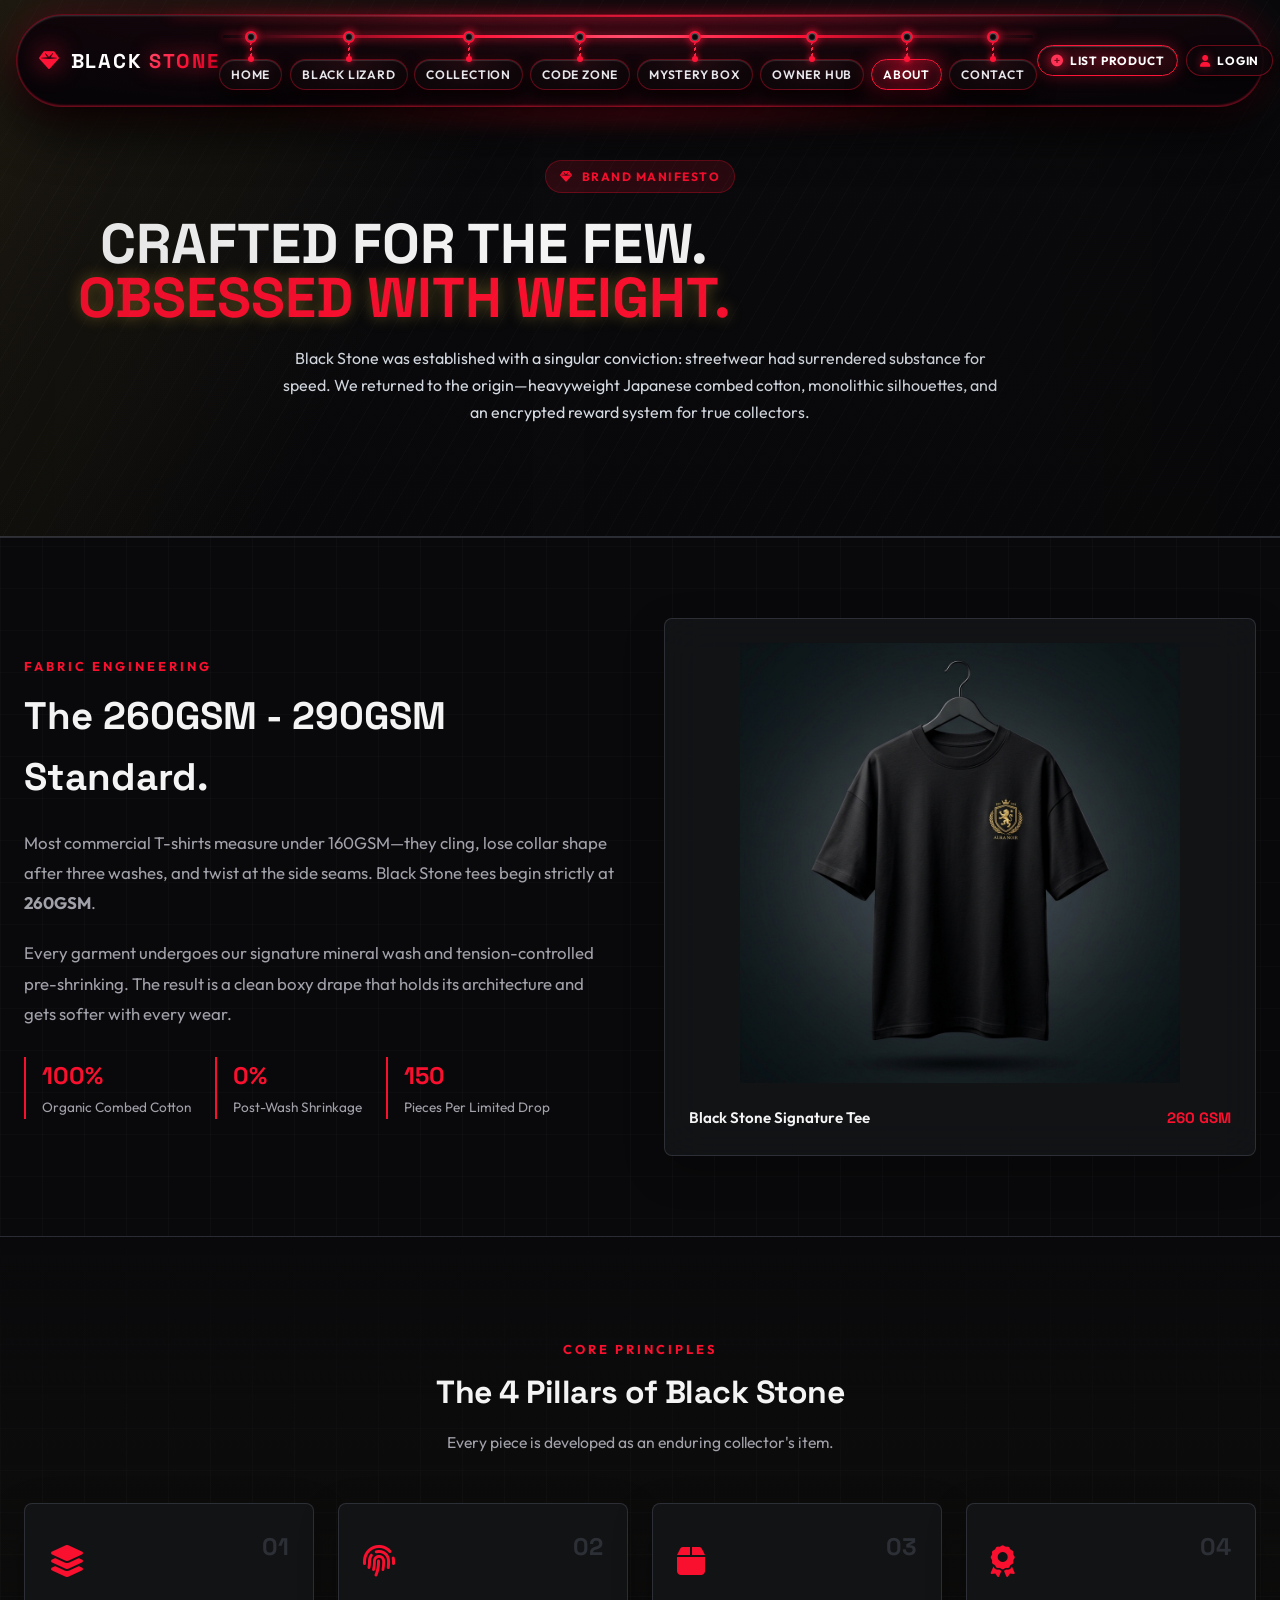
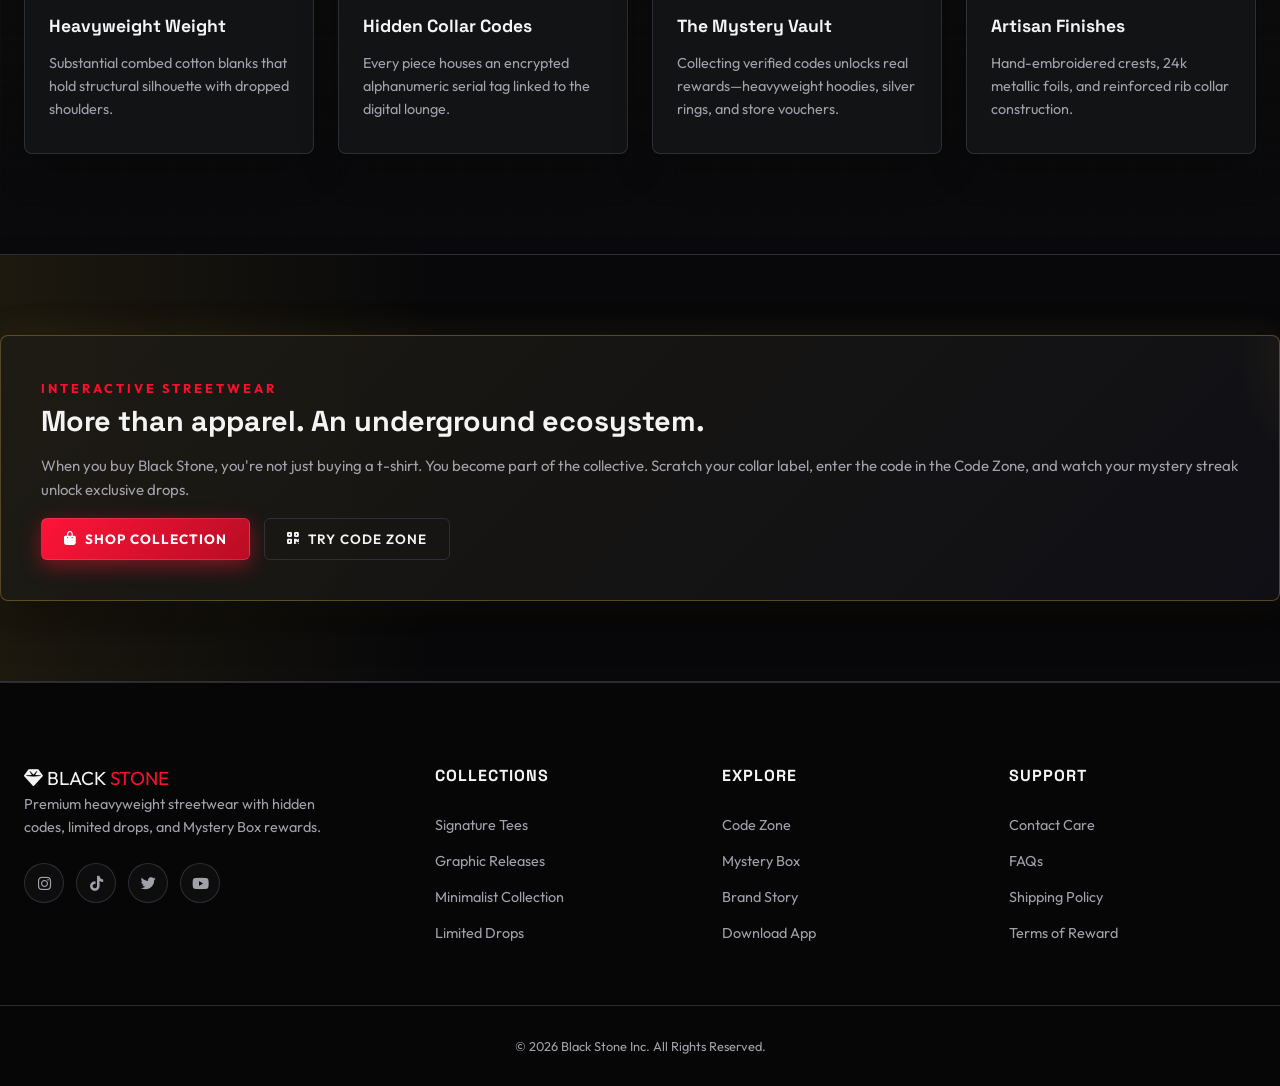
==== commit 8b2f998e: "Add files via upload" ====
--- a/about.html
+++ b/about.html
@@ -3,7 +3,8 @@
 <head>
     <meta charset="UTF-8">
     <meta name="viewport" content="width=device-width, initial-scale=1.0">
-    <title>Black Stone - About</title>
+    <title>About Us — Black Stone Luxury Streetwear</title>
+    <meta name="description" content="Discover the philosophy, craftsmanship, and heavyweight fabric obsession behind Black Stone.">
     <link rel="preconnect" href="https://fonts.googleapis.com">
     <link rel="preconnect" href="https://fonts.gstatic.com" crossorigin>
     <link href="https://fonts.googleapis.com/css2?family=Outfit:wght@300;400;500;600;700&family=Space+Grotesk:wght@500;700&display=swap" rel="stylesheet">
@@ -11,55 +12,265 @@
     <link rel="stylesheet" href="style.css">
 </head>
 <body>
+    <!-- Main Header -->
     <header class="main-header">
         <div class="header-container">
-            <a href="index.html" class="logo"><span class="logo-icon"><i class="fa-solid fa-gem"></i></span><span class="logo-text">BLACK <span class="gold-text">STONE</span></span></a>
+            <a href="index.html" class="logo">
+                <span class="logo-icon"><i class="fa-solid fa-gem"></i></span>
+                <span class="logo-text">BLACK <span class="red-text gold-text">STONE</span></span>
+            </a>
+            
             <nav class="main-nav" id="mainNav">
                 <ul>
                     <li><a href="index.html" class="nav-link">Home</a></li>
+                    <li><a href="index.html#experience" class="nav-link">Black Lizard</a></li>
                     <li><a href="index.html#shop" class="nav-link">Collection</a></li>
                     <li><a href="code-zone.html" class="nav-link">Code Zone</a></li>
                     <li><a href="mystery-box.html" class="nav-link">Mystery Box</a></li>
+                    <li><a href="owner.html" class="nav-link">Owner Hub</a></li>
                     <li><a href="about.html" class="nav-link active">About</a></li>
                     <li><a href="contact.html" class="nav-link">Contact</a></li>
                 </ul>
             </nav>
+
             <div class="header-actions">
-                <button class="account-btn-header" id="accountActionBtn" onclick="window.location.href='auth.html'"><i class="fa-solid fa-user"></i> <span id="accountActionText">Login</span></button>
-                <button class="app-btn-header" onclick="window.location.href='app.html'"><i class="fa-solid fa-mobile-screen-button"></i> <span>Get App</span></button>
-                <div class="cart-trigger" onclick="window.location.href='index.html#shop'"><i class="fa-solid fa-bag-shopping"></i><span class="cart-count" id="cartCount">0</span></div>
-                <button class="mobile-menu-toggle" id="menuToggle" aria-label="Toggle menu"><i class="fa-solid fa-bars"></i></button>
+                <button class="owner-btn-header" id="ownerActionBtn" onclick="openOwnerModal()" title="Owner Product Listing Portal">
+                    <i class="fa-solid fa-plus-circle"></i> <span>List Product</span>
+                </button>
+                <button class="account-btn-header" id="accountActionBtn" onclick="window.location.href='auth.html'">
+                    <i class="fa-solid fa-user"></i> <span id="accountActionText">Login</span>
+                </button>
+                <button class="app-btn-header" onclick="window.location.href='app.html'">
+                    <i class="fa-solid fa-mobile-screen-button"></i> <span>Get App</span>
+                </button>
+                <div class="cart-trigger" id="cartTrigger" onclick="toggleCart(true)">
+                    <i class="fa-solid fa-bag-shopping"></i>
+                    <span class="cart-count" id="cartCount">0</span>
+                </div>
+                <button class="mobile-menu-toggle" id="menuToggle" aria-label="Toggle menu">
+                    <i class="fa-solid fa-bars"></i>
+                </button>
             </div>
         </div>
     </header>
 
-    <section class="page-hero-section">
-        <div class="container page-hero-content">
-            <span class="section-tag">Our Philosophy</span>
-            <h1>Bold craftsmanship. Pure excitement.</h1>
-            <p>Black Stone combines luxury minimalist street fashion with interactive reward mechanics.</p>
-        </div>
-    </section>
-
-    <section id="about" class="about-section">
-        <div class="container about-grid">
+    <!-- Cart Drawer -->
+    <div class="cart-drawer" id="cartDrawer">
+        <div class="cart-drawer-overlay" onclick="toggleCart(false)"></div>
+        <div class="cart-drawer-content">
+            <div class="cart-drawer-header">
+                <h3>Shopping Bag (<span id="cartDrawerCount">0</span>)</h3>
+                <button class="close-btn" onclick="toggleCart(false)"><i class="fa-solid fa-xmark"></i></button>
+            </div>
+            <div class="cart-drawer-items" id="cartItemsList"></div>
+            <div class="cart-drawer-footer" id="cartFooter" style="display: none;">
+                <div class="cart-total-row">
+                    <span>Subtotal</span>
+                    <span class="cart-total-price" id="cartTotalVal">$0.00</span>
+                </div>
+                <p class="cart-disclaimer">Free premium shipping included. T-shirt labels contain codes for unlocking the Mystery Box.</p>
+                <button class="btn btn-gold w-100" id="checkoutBtn" onclick="checkoutCart()">Secure Checkout</button>
+            </div>
+        </div>
+    </div>
+
+    <!-- Product Detail Modal -->
+    <div class="modal-backdrop" id="productModal">
+        <div class="modal-content product-modal-content">
+            <button class="close-btn modal-close" onclick="closeProductModal()"><i class="fa-solid fa-xmark"></i></button>
+            <div class="product-modal-grid" id="productModalGrid"></div>
+        </div>
+    </div>
+
+    <!-- Checkout Success Modal -->
+    <div class="modal-backdrop" id="checkoutModal">
+        <div class="modal-content checkout-modal-content">
+            <div class="checkout-success-header">
+                <div class="success-icon"><i class="fa-solid fa-circle-check"></i></div>
+                <h2>Order Confirmed!</h2>
+                <p>Your Black Stone package is preparing for shipping.</p>
+            </div>
+            <div class="checkout-order-details">
+                <p>Order ID: <span id="checkoutOrderId" class="gold-text">#BS-90210</span></p>
+                <div class="code-reveal-box">
+                    <h3><i class="fa-solid fa-ticket-simple"></i> Your Mystery Box Codes</h3>
+                    <p>Use these generated demo codes on the Code Zone page to unlock the Mystery Box experience.</p>
+                    <div class="generated-codes-list" id="generatedCodesList"></div>
+                    <button class="btn btn-secondary btn-sm mt-3" onclick="copyAllGeneratedCodes()">
+                        <i class="fa-solid fa-copy"></i> Copy All Codes
+                    </button>
+                </div>
+            </div>
+            <div class="checkout-modal-actions">
+                <button class="btn btn-gold" onclick="closeCheckoutModalAndGoToCodes()">Go to Code Zone</button>
+            </div>
+        </div>
+    </div>
+
+    <!-- Page Hero -->
+    <section class="page-hero-section" style="padding: 160px 0 80px; position: relative;">
+        <div class="hero-bg-glow"></div>
+        <div class="container text-center">
+            <div class="badge-premium"><i class="fa-solid fa-gem"></i> Brand Manifesto</div>
+            <h1 class="hero-title" style="font-size: 3.5rem; margin-bottom: 20px;">
+                CRAFTED FOR THE FEW.<br><span class="gold-text glow-text">OBSESSED WITH WEIGHT.</span>
+            </h1>
+            <p class="hero-subtitle" style="max-width: 720px; margin: 0 auto 30px;">
+                Black Stone was established with a singular conviction: streetwear had surrendered substance for speed. We returned to the origin—heavyweight Japanese combed cotton, monolithic silhouettes, and an encrypted reward system for true collectors.
+            </p>
+        </div>
+    </section>
+
+    <!-- Narrative Section -->
+    <section style="padding: 80px 0; border-top: 1px solid var(--color-border);">
+        <div class="container">
+            <div style="display: grid; grid-template-columns: repeat(auto-fit, minmax(320px, 1fr)); gap: 48px; align-items: center;">
+                <div>
+                    <span class="section-tag">Fabric Engineering</span>
+                    <h2 style="font-family: var(--font-heading); font-size: 2.4rem; margin-bottom: 20px;">
+                        The 260GSM - 290GSM Standard.
+                    </h2>
+                    <p style="color: var(--color-muted); font-size: 1.05rem; line-height: 1.8; margin-bottom: 20px;">
+                        Most commercial T-shirts measure under 160GSM—they cling, lose collar shape after three washes, and twist at the side seams. Black Stone tees begin strictly at <strong>260GSM</strong>.
+                    </p>
+                    <p style="color: var(--color-muted); font-size: 1.05rem; line-height: 1.8; margin-bottom: 28px;">
+                        Every garment undergoes our signature mineral wash and tension-controlled pre-shrinking. The result is a clean boxy drape that holds its architecture and gets softer with every wear.
+                    </p>
+                    <div style="display: flex; gap: 24px; flex-wrap: wrap;">
+                        <div style="border-left: 2px solid var(--color-gold); padding-left: 16px;">
+                            <h4 style="color: var(--color-gold); font-size: 1.5rem; font-family: var(--font-heading);">100%</h4>
+                            <span style="color: var(--color-muted); font-size: 0.85rem;">Organic Combed Cotton</span>
+                        </div>
+                        <div style="border-left: 2px solid var(--color-gold); padding-left: 16px;">
+                            <h4 style="color: var(--color-gold); font-size: 1.5rem; font-family: var(--font-heading);">0%</h4>
+                            <span style="color: var(--color-muted); font-size: 0.85rem;">Post-Wash Shrinkage</span>
+                        </div>
+                        <div style="border-left: 2px solid var(--color-gold); padding-left: 16px;">
+                            <h4 style="color: var(--color-gold); font-size: 1.5rem; font-family: var(--font-heading);">150</h4>
+                            <span style="color: var(--color-muted); font-size: 0.85rem;">Pieces Per Limited Drop</span>
+                        </div>
+                    </div>
+                </div>
+                <div style="position: relative;">
+                    <div class="glass-panel" style="padding: 24px; text-align: center;">
+                        <img src="assets/sig_tee.png" alt="Black Stone Heavyweight Craftsmanship" style="width: 100%; border-radius: var(--border-radius-md); max-height: 440px; object-fit: contain;">
+                        <div style="margin-top: 16px; display: flex; justify-content: space-between; align-items: center;">
+                            <span style="font-weight: 600; font-size: 0.95rem;">Black Stone Signature Tee</span>
+                            <span class="gold-text" style="font-family: var(--font-heading); font-weight: 700;">260 GSM</span>
+                        </div>
+                    </div>
+                </div>
+            </div>
+        </div>
+    </section>
+
+    <!-- The 4 Pillars -->
+    <section class="how-it-works-section" style="padding: 100px 0;">
+        <div class="container">
+            <div class="section-header text-center">
+                <span class="section-tag">Core Principles</span>
+                <h2>The 4 Pillars of Black Stone</h2>
+                <p>Every piece is developed as an enduring collector's item.</p>
+            </div>
+            <div class="steps-grid">
+                <div class="step-card">
+                    <div class="step-num">01</div>
+                    <div class="step-icon"><i class="fa-solid fa-layer-group"></i></div>
+                    <h3>Heavyweight Weight</h3>
+                    <p>Substantial combed cotton blanks that hold structural silhouette with dropped shoulders.</p>
+                </div>
+                <div class="step-card">
+                    <div class="step-num">02</div>
+                    <div class="step-icon"><i class="fa-solid fa-fingerprint"></i></div>
+                    <h3>Hidden Collar Codes</h3>
+                    <p>Every piece houses an encrypted alphanumeric serial tag linked to the digital lounge.</p>
+                </div>
+                <div class="step-card">
+                    <div class="step-num">03</div>
+                    <div class="step-icon"><i class="fa-solid fa-box"></i></div>
+                    <h3>The Mystery Vault</h3>
+                    <p>Collecting verified codes unlocks real rewards—heavyweight hoodies, silver rings, and store vouchers.</p>
+                </div>
+                <div class="step-card">
+                    <div class="step-num">04</div>
+                    <div class="step-icon"><i class="fa-solid fa-award"></i></div>
+                    <h3>Artisan Finishes</h3>
+                    <p>Hand-embroidered crests, 24k metallic foils, and reinforced rib collar construction.</p>
+                </div>
+            </div>
+        </div>
+    </section>
+
+    <!-- Gamification & Community Banner -->
+    <section class="drop-banner-section" style="padding: 80px 0;">
+        <div class="container drop-banner">
             <div>
-                <span class="section-tag">Brand Story</span>
-                <h2>Clothing should be more than threads.</h2>
-                <p>Black Stone was born from a desire to combine premium T-shirt design with a deeper ownership experience. Every tee becomes an entry ticket to a broader, more exciting community.</p>
-                <p>Our T-shirts use heavy-weight 260GSM organic long-staple cotton, double-stitched construction, and a unisex drop-shoulder silhouette. Every piece is designed to feel clean, bold, and collectible.</p>
-                <button class="btn btn-gold" onclick="window.location.href='index.html#shop'"><i class="fa-solid fa-shirt"></i> View Collection</button>
-            </div>
-            <div class="about-visuals">
-                <div class="about-image-card">
-                    <img src="assets/stealth_tee.png" alt="Premium Crafted Tee" class="about-image">
-                    <div class="about-img-badge">Organic Cotton</div>
-                </div>
-            </div>
-        </div>
-    </section>
-
-    <footer class="main-footer"><div class="container footer-bottom text-center"><p>&copy; 2026 Black Stone Inc.</p></div></footer>
+                <span class="section-tag">Interactive Streetwear</span>
+                <h2>More than apparel. An underground ecosystem.</h2>
+            </div>
+            <p>
+                When you buy Black Stone, you're not just buying a t-shirt. You become part of the collective. Scratch your collar label, enter the code in the Code Zone, and watch your mystery streak unlock exclusive drops.
+            </p>
+            <div style="display: flex; gap: 14px; flex-wrap: wrap;">
+                <button class="btn btn-gold" onclick="window.location.href='index.html#shop'">
+                    <i class="fa-solid fa-bag-shopping me-1"></i> Shop Collection
+                </button>
+                <button class="btn btn-outline" onclick="window.location.href='code-zone.html'">
+                    <i class="fa-solid fa-qrcode me-1"></i> Try Code Zone
+                </button>
+            </div>
+        </div>
+    </section>
+
+    <!-- Footer -->
+    <footer class="main-footer">
+        <div class="container footer-grid">
+            <div class="footer-brand">
+                <a href="index.html" class="logo">
+                    <span class="logo-icon"><i class="fa-solid fa-gem"></i></span>
+                    <span class="logo-text">BLACK <span class="gold-text">STONE</span></span>
+                </a>
+                <p class="footer-about-text">Premium heavyweight streetwear with hidden codes, limited drops, and Mystery Box rewards.</p>
+                <div class="footer-socials">
+                    <a href="#" aria-label="Instagram"><i class="fa-brands fa-instagram"></i></a>
+                    <a href="#" aria-label="TikTok"><i class="fa-brands fa-tiktok"></i></a>
+                    <a href="#" aria-label="Twitter"><i class="fa-brands fa-twitter"></i></a>
+                    <a href="#" aria-label="YouTube"><i class="fa-brands fa-youtube"></i></a>
+                </div>
+            </div>
+            <div class="footer-links">
+                <h4>Collections</h4>
+                <ul>
+                    <li><a href="index.html#shop">Signature Tees</a></li>
+                    <li><a href="index.html#shop">Graphic Releases</a></li>
+                    <li><a href="index.html#shop">Minimalist Collection</a></li>
+                    <li><a href="index.html#shop">Limited Drops</a></li>
+                </ul>
+            </div>
+            <div class="footer-links">
+                <h4>Explore</h4>
+                <ul>
+                    <li><a href="code-zone.html">Code Zone</a></li>
+                    <li><a href="mystery-box.html">Mystery Box</a></li>
+                    <li><a href="about.html">Brand Story</a></li>
+                    <li><a href="app.html">Download App</a></li>
+                </ul>
+            </div>
+            <div class="footer-links">
+                <h4>Support</h4>
+                <ul>
+                    <li><a href="contact.html">Contact Care</a></li>
+                    <li><a href="contact.html">FAQs</a></li>
+                    <li><a href="contact.html#shipping">Shipping Policy</a></li>
+                    <li><a href="contact.html#rewards">Terms of Reward</a></li>
+                </ul>
+            </div>
+        </div>
+        <div class="footer-bottom text-center">
+            <p>&copy; 2026 Black Stone Inc. All Rights Reserved.</p>
+        </div>
+    </footer>
+
     <script src="app.js"></script>
 </body>
 </html>
--- a/style.css
+++ b/style.css
@@ -3,23 +3,32 @@
    ========================================================================== */
 
 :root {
-    /* Color Palette */
+    /* Black & Crimson Red Luxury Color Palette */
     --color-bg-deep: hsl(240, 10%, 4%);
-    --color-bg-card: hsla(240, 8%, 8%, 0.75);
+    --color-bg-card: hsla(240, 8%, 8%, 0.82);
     --color-bg-card-solid: hsl(240, 8%, 8%);
     --color-border: hsla(240, 6%, 15%, 0.8);
-    --color-border-gold: hsla(46, 65%, 52%, 0.2);
+    --color-border-gold: hsla(352, 95%, 52%, 0.3);
+    --color-border-red: hsla(352, 95%, 52%, 0.35);
     
-    --color-gold: hsl(46, 65%, 52%);
-    --color-gold-hover: hsl(46, 75%, 58%);
-    --color-gold-glow: hsl(45, 100%, 50%);
-    --color-gold-light: hsla(46, 65%, 52%, 0.1);
+    /* Crimson / Blood Red Accent System */
+    --color-red: hsl(352, 95%, 52%);
+    --color-red-hover: hsl(352, 100%, 60%);
+    --color-red-glow: hsl(350, 100%, 60%);
+    --color-red-light: hsla(352, 95%, 52%, 0.14);
+    --color-red-dark: hsl(350, 85%, 26%);
+
+    /* Aliases ensuring 100% theme consistency */
+    --color-gold: hsl(352, 95%, 52%);
+    --color-gold-hover: hsl(352, 100%, 60%);
+    --color-gold-glow: hsl(350, 100%, 60%);
+    --color-gold-light: hsla(352, 95%, 52%, 0.14);
     
     --color-white: hsl(240, 5%, 96%);
     --color-muted: hsl(240, 5%, 65%);
     --color-dark: hsl(240, 5%, 15%);
     
-    --color-danger: hsl(0, 72%, 51%);
+    --color-danger: hsl(352, 95%, 52%);
     --color-success: hsl(142, 70%, 45%);
 
     /* Typography */
@@ -31,8 +40,9 @@
     --border-radius-md: 12px;
     --border-radius-lg: 24px;
     --border-radius-xl: 36px;
-    --shadow-premium: 0 20px 40px rgba(0, 0, 0, 0.6);
-    --shadow-gold-glow: 0 0 30px hsla(46, 65%, 52%, 0.25);
+    --shadow-premium: 0 20px 40px rgba(0, 0, 0, 0.75);
+    --shadow-gold-glow: 0 0 30px hsla(352, 95%, 52%, 0.4);
+    --shadow-red-glow: 0 0 35px hsla(352, 95%, 52%, 0.45);
     
     /* Transitions */
     --transition-smooth: all 0.4s cubic-bezier(0.16, 1, 0.3, 1);
@@ -138,15 +148,18 @@
 }
 
 .btn-gold {
-    background: var(--color-gold);
-    color: var(--color-bg-deep);
-    box-shadow: var(--shadow-gold-glow);
+    background: linear-gradient(135deg, #ff1438 0%, #b80d24 100%);
+    color: #ffffff !important;
+    font-weight: 700;
+    box-shadow: 0 6px 20px rgba(255, 20, 56, 0.45);
+    border: 1px solid rgba(255, 100, 120, 0.3);
 }
 
 .btn-gold:hover {
-    background: var(--color-gold-hover);
+    background: linear-gradient(135deg, #ff3355 0%, #d6112f 100%);
+    color: #ffffff !important;
     transform: translateY(-2px);
-    box-shadow: 0 0 35px hsla(46, 65%, 52%, 0.55);
+    box-shadow: 0 8px 30px rgba(255, 20, 56, 0.7);
 }
 
 .btn-outline {
@@ -238,106 +251,828 @@
 }
 
 /* ==========================================================================
-   HEADER SECTION
+   HEADER SECTION - RADIAL FORM, BLACK & RED THEME & KINETIC HANGING ROPE NAV
    ========================================================================== */
 
+/* 1. Master Header Capsule: Radial Form & Deep Obsidian/Crimson Atmosphere */
 .main-header {
     position: fixed;
+    top: 14px;
+    left: 50%;
+    transform: translateX(-50%);
+    width: min(1360px, calc(100% - 32px));
+    z-index: 1000;
+    border-radius: 50px; /* Radial form: curved capsule geometry */
+    background: radial-gradient(ellipse 75% 140% at 50% -20%, rgba(255, 20, 56, 0.28) 0%, rgba(18, 6, 11, 0.96) 50%, rgba(6, 4, 7, 0.98) 100%);
+    backdrop-filter: blur(28px) saturate(210%);
+    -webkit-backdrop-filter: blur(28px) saturate(210%);
+    border: 1.5px solid rgba(255, 20, 56, 0.38);
+    box-shadow: 
+        0 20px 50px rgba(0, 0, 0, 0.95),
+        0 0 35px rgba(255, 20, 56, 0.25),
+        inset 0 1px 2px rgba(255, 255, 255, 0.2),
+        inset 0 -1px 2px rgba(255, 20, 56, 0.35);
+    transition: all 0.4s cubic-bezier(0.16, 1, 0.3, 1);
+    overflow: visible; /* Allows hanging ropes and plaques to swing naturally */
+    padding: 0 4px;
+}
+
+/* Glowing top laser rim */
+.main-header::before {
+    content: '';
+    position: absolute;
     top: 0;
-    left: 0;
-    width: 100%;
-    z-index: 1000;
-    background: rgba(10, 10, 11, 0.75);
-    backdrop-filter: blur(15px);
-    -webkit-backdrop-filter: blur(15px);
-    border-bottom: 1px solid var(--color-border);
-    transition: var(--transition-smooth);
+    left: 12%;
+    right: 12%;
+    height: 1.5px;
+    background: linear-gradient(90deg, transparent 0%, rgba(255, 20, 56, 0.8) 50%, transparent 100%);
+    box-shadow: 0 0 12px #ff1438;
+    border-radius: 50%;
+    pointer-events: none;
+    z-index: 3;
+}
+
+/* Ambient bottom radial glow reflection */
+.main-header::after {
+    content: '';
+    position: absolute;
+    bottom: -16px;
+    left: 20%;
+    right: 20%;
+    height: 18px;
+    background: radial-gradient(ellipse at center, rgba(255, 20, 56, 0.4) 0%, transparent 75%);
+    filter: blur(12px);
+    pointer-events: none;
+    z-index: -1;
+}
+
+/* Scrolled state: tighter capsule, intensified red neon underglow */
+.main-header.scrolled {
+    top: 8px;
+    background: radial-gradient(ellipse 80% 140% at 50% -10%, rgba(255, 20, 56, 0.34) 0%, rgba(12, 4, 8, 0.98) 55%, rgba(4, 3, 5, 0.99) 100%);
+    border-color: rgba(255, 20, 56, 0.55);
+    box-shadow: 
+        0 24px 60px rgba(0, 0, 0, 0.98),
+        0 0 45px rgba(255, 20, 56, 0.35),
+        inset 0 1px 2px rgba(255, 255, 255, 0.25);
 }
 
 .header-container {
-    max-width: 1280px;
+    max-width: 1360px;
     margin: 0 auto;
-    padding: 20px 24px;
+    padding: 8px 18px;
     display: flex;
     align-items: center;
     justify-content: space-between;
-}
-
-.logo {
+    position: relative;
+    z-index: 5;
+    min-height: 86px; /* Ample vertical space for hanging ropes & swaying plaques */
+}
+
+/* Brand Logo with radial crimson glow & platinum typography */
+.main-header .logo {
     display: flex;
     align-items: center;
     gap: 10px;
     font-family: var(--font-heading);
-    font-size: 1.4rem;
-    font-weight: 700;
-    letter-spacing: 1px;
-}
-
-.logo-icon {
-    font-size: 1.3rem;
-    color: var(--color-gold);
-    animation: float 3s ease-in-out infinite;
-}
-
-.main-nav ul {
-    display: flex;
-    gap: 32px;
-}
-
-.nav-link {
-    font-size: 0.95rem;
-    font-weight: 500;
-    letter-spacing: 0.5px;
-    color: var(--color-muted);
-    transition: var(--transition-smooth);
+    font-size: 1.25rem;
+    font-weight: 800;
+    letter-spacing: 1.5px;
+    color: #ffffff;
+    text-decoration: none;
+    transition: transform 0.3s ease;
+    flex-shrink: 0;
+}
+
+.main-header .logo:hover {
+    transform: scale(1.03);
+}
+
+.main-header .logo-icon {
+    font-size: 1.25rem;
+    color: #ff1438;
+    filter: drop-shadow(0 0 12px rgba(255, 20, 56, 0.85));
+    animation: gemGlow 3s ease-in-out infinite alternate;
+}
+
+@keyframes gemGlow {
+    0% { filter: drop-shadow(0 0 8px rgba(255, 20, 56, 0.6)) rotate(0deg); }
+    100% { filter: drop-shadow(0 0 16px rgba(255, 50, 85, 1)) rotate(4deg); }
+}
+
+.main-header .logo-text {
+    font-family: var(--font-heading);
+    font-weight: 800;
+    color: #ffffff;
+    letter-spacing: 1.8px;
+    text-transform: uppercase;
+}
+
+.main-header .logo-text .gold-text {
+    background: linear-gradient(135deg, #ff4d6d 0%, #ff1438 50%, #c90022 100%);
+    -webkit-background-clip: text;
+    background-clip: text;
+    -webkit-text-fill-color: transparent;
+    filter: drop-shadow(0 0 10px rgba(255, 20, 56, 0.65));
+}
+
+/* ==========================================================================
+   2. HANGING ROPE SUSPENSION SYSTEM (IN MOTION)
+   ========================================================================== */
+
+.main-header .main-nav {
+    position: relative;
     padding: 8px 0;
-    position: relative;
-}
-
-.nav-link::after {
+    display: flex;
+    align-items: center;
+}
+
+/* Overhead suspension rail across the nav items */
+.main-header .main-nav::before {
     content: '';
     position: absolute;
-    bottom: 0;
-    left: 0;
-    width: 0;
-    height: 2px;
-    background: var(--color-gold);
-    transition: var(--transition-smooth);
-}
-
-.nav-link:hover, .nav-link.active {
-    color: var(--color-white);
-}
-
-.nav-link.active::after {
-    width: 100%;
-}
-
-.header-actions {
-    display: flex;
-    align-items: center;
+    top: 12px;
+    left: 4px;
+    right: 4px;
+    height: 3px;
+    background: linear-gradient(90deg, 
+        transparent 0%, 
+        rgba(255, 20, 56, 0.4) 10%, 
+        #ff1438 30%, 
+        #ff4d6d 50%, 
+        #ff1438 70%, 
+        rgba(255, 20, 56, 0.4) 90%, 
+        transparent 100%
+    );
+    border-radius: 3px;
+    box-shadow: 0 0 8px rgba(255, 20, 56, 0.7);
+    z-index: 1;
+}
+
+/* Nav links list */
+.main-header .main-nav ul {
+    display: flex;
+    align-items: flex-start;
+    gap: 7px;
+    margin: 0;
+    padding: 0;
+    list-style: none;
+    position: relative;
+    z-index: 2;
+}
+
+/* Each item is a physical hanging unit swinging from the overhead rail */
+.main-header .main-nav ul li {
+    position: relative;
+    display: flex;
+    flex-direction: column;
+    align-items: center;
+    transform-origin: 50% 4px; /* Exact center of the anchor ring on the rail */
+    will-change: transform;
+}
+
+/* 1. Ceiling anchor eyelet / mounting ring on the rail (TOP) */
+.main-header .main-nav ul li::before {
+    content: '';
+    order: 1; /* Sits at the very top */
+    width: 8px;
+    height: 8px;
+    border-radius: 50%;
+    background: #0d0609;
+    border: 2px solid #ff1438;
+    box-shadow: 0 0 8px #ff1438, inset 0 0 2px #fff;
+    margin-bottom: 0px;
+    z-index: 4;
+    transition: all 0.3s ease;
+}
+
+/* 2. The Hanging Rope / Braided Crimson & Obsidian Suspension Cord (MIDDLE) */
+.main-header .main-nav ul li::after {
+    content: '';
+    order: 2; /* Hangs DOWN from the ring */
+    width: 2px;
+    height: 18px;
+    background: repeating-linear-gradient(
+        135deg,
+        #ff2e4d 0px,
+        #ff2e4d 2px,
+        #3b020a 2px,
+        #3b020a 4px
+    );
+    box-shadow: 0 0 6px rgba(255, 20, 56, 0.65);
+    border-radius: 1px;
+    margin-bottom: -2px; /* Meets the top clasp of plaque */
+    z-index: 3;
+    transition: all 0.3s ease;
+}
+
+/* 3. The Hanging Nav Plaque / Tag (Radial Form) (BOTTOM) */
+.main-header .nav-link {
+    order: 3; /* Suspended at the bottom of the rope! */
+    display: inline-flex;
+    align-items: center;
+    justify-content: center;
+    padding: 5px 11px;
+    font-size: 0.76rem;
+    font-weight: 600;
+    letter-spacing: 0.8px;
+    text-transform: uppercase;
+    color: #e5e5ea;
+    text-decoration: none;
+    background: radial-gradient(ellipse at 50% 0%, rgba(35, 12, 18, 0.95) 0%, rgba(14, 6, 9, 0.98) 75%);
+    border: 1.5px solid rgba(255, 20, 56, 0.35);
+    border-radius: 9999px; /* Radial Form Pill */
+    box-shadow: 
+        0 8px 18px rgba(0, 0, 0, 0.75),
+        0 0 10px rgba(255, 20, 56, 0.12),
+        inset 0 1px 1px rgba(255, 255, 255, 0.15);
+    position: relative;
+    z-index: 4;
+    transition: all 0.3s cubic-bezier(0.16, 1, 0.3, 1);
+    white-space: nowrap;
+}
+
+/* Top shackle / knot ring connecting rope to plaque */
+.main-header .nav-link::before {
+    content: '';
+    position: absolute;
+    top: -4px;
+    left: 50%;
+    transform: translateX(-50%);
+    width: 6px;
+    height: 6px;
+    border-radius: 50%;
+    background: #ff1438;
+    box-shadow: 0 0 6px #ff1438;
+    z-index: 5;
+    transition: all 0.3s ease;
+}
+
+/* Remove old underline effect from nav-link */
+.main-header .nav-link::after {
+    display: none !important;
+}
+
+/* Active Hanging Option Styling */
+.main-header .nav-link.active {
+    color: #ffffff !important;
+    background: radial-gradient(ellipse at 50% 0%, rgba(220, 20, 55, 0.45) 0%, rgba(25, 7, 12, 0.98) 80%);
+    border-color: #ff1438;
+    box-shadow: 
+        0 10px 24px rgba(0, 0, 0, 0.85),
+        0 0 20px rgba(255, 20, 56, 0.6),
+        inset 0 0 12px rgba(255, 20, 56, 0.35);
+    text-shadow: 0 0 10px rgba(255, 20, 56, 0.9);
+}
+
+.main-header .nav-link.special-glow {
+    border-color: rgba(255, 50, 85, 0.65);
+    color: #ff3355;
+    text-shadow: 0 0 10px rgba(255, 20, 56, 0.85);
+}
+
+/* Hover Physics & Illumination: rope stretches, tag pulls down & shines */
+.main-header .main-nav ul li:hover {
+    transform: scale(1.06) translateY(2px) !important;
+}
+
+.main-header .main-nav ul li:hover::before {
+    box-shadow: 0 0 14px #ff3355, inset 0 0 3px #fff;
+    border-color: #ff3355;
+}
+
+.main-header .main-nav ul li:hover::after {
+    height: 22px; /* Gentle physical rope stretch */
+    background: repeating-linear-gradient(
+        135deg,
+        #ff4d6d 0px,
+        #ff4d6d 2px,
+        #ff1438 2px,
+        #ff1438 4px
+    );
+    box-shadow: 0 0 12px #ff1438;
+}
+
+.main-header .main-nav ul li:hover .nav-link {
+    color: #ffffff !important;
+    border-color: #ff3355;
+    background: radial-gradient(ellipse at 50% 0%, rgba(255, 20, 56, 0.35) 0%, rgba(20, 6, 10, 0.99) 75%);
+    box-shadow: 
+        0 14px 28px rgba(0, 0, 0, 0.9),
+        0 0 25px rgba(255, 20, 56, 0.65),
+        inset 0 1px 2px rgba(255, 255, 255, 0.3);
+    text-shadow: 0 0 12px rgba(255, 255, 255, 0.9), 0 0 20px #ff1438;
+}
+
+.main-header .main-nav ul li:hover .nav-link::before {
+    background: #ff4d6d;
+    box-shadow: 0 0 10px #ff4d6d;
+}
+
+/* ==========================================================================
+   3. NATURAL PENDULUM SWAY KEYFRAMES (AUTHENTIC CONTINUOUS MOTION)
+   ========================================================================== */
+
+@keyframes ropePendulum1 {
+    0% {
+        transform: rotate(-3.4deg) translateY(0px);
+    }
+    50% {
+        transform: rotate(0deg) translateY(1.5px);
+    }
+    100% {
+        transform: rotate(3.4deg) translateY(0px);
+    }
+}
+
+@keyframes ropePendulum2 {
+    0% {
+        transform: rotate(3.0deg) translateY(0px);
+    }
+    50% {
+        transform: rotate(0deg) translateY(1.2px);
+    }
+    100% {
+        transform: rotate(-3.0deg) translateY(0px);
+    }
+}
+
+@keyframes ropePendulum3 {
+    0% {
+        transform: rotate(-2.6deg) translateY(0.5px);
+    }
+    50% {
+        transform: rotate(0.4deg) translateY(2.0px);
+    }
+    100% {
+        transform: rotate(2.8deg) translateY(0.5px);
+    }
+}
+
+@keyframes ropePendulum4 {
+    0% {
+        transform: rotate(2.5deg) translateY(0.8px);
+    }
+    50% {
+        transform: rotate(-0.5deg) translateY(1.8px);
+    }
+    100% {
+        transform: rotate(-2.5deg) translateY(0.8px);
+    }
+}
+
+/* Assign staggered, asynchronous physical periods so each option sways organically */
+.main-header .main-nav ul li:nth-child(1) {
+    animation: ropePendulum1 3.6s cubic-bezier(0.445, 0.05, 0.55, 0.95) infinite alternate;
+    animation-delay: 0s;
+}
+.main-header .main-nav ul li:nth-child(2) {
+    animation: ropePendulum2 4.2s cubic-bezier(0.445, 0.05, 0.55, 0.95) infinite alternate;
+    animation-delay: -0.8s;
+}
+.main-header .main-nav ul li:nth-child(3) {
+    animation: ropePendulum3 3.4s cubic-bezier(0.445, 0.05, 0.55, 0.95) infinite alternate;
+    animation-delay: -1.5s;
+}
+.main-header .main-nav ul li:nth-child(4) {
+    animation: ropePendulum4 4.0s cubic-bezier(0.445, 0.05, 0.55, 0.95) infinite alternate;
+    animation-delay: -2.3s;
+}
+.main-header .main-nav ul li:nth-child(5) {
+    animation: ropePendulum1 3.9s cubic-bezier(0.445, 0.05, 0.55, 0.95) infinite alternate;
+    animation-delay: -0.6s;
+}
+.main-header .main-nav ul li:nth-child(6) {
+    animation: ropePendulum2 4.5s cubic-bezier(0.445, 0.05, 0.55, 0.95) infinite alternate;
+    animation-delay: -1.9s;
+}
+.main-header .main-nav ul li:nth-child(7) {
+    animation: ropePendulum3 3.7s cubic-bezier(0.445, 0.05, 0.55, 0.95) infinite alternate;
+    animation-delay: -2.7s;
+}
+.main-header .main-nav ul li:nth-child(8) {
+    animation: ropePendulum4 4.1s cubic-bezier(0.445, 0.05, 0.55, 0.95) infinite alternate;
+    animation-delay: -1.2s;
+}
+
+/* ==========================================================================
+   4. HEADER ACTIONS (RADIAL PILL FORMS, BLACK & RED CONTRAST)
+   ========================================================================== */
+
+.main-header .header-actions {
+    display: flex;
+    align-items: center;
+    gap: 8px;
+    flex-shrink: 0;
+}
+
+/* Owner / List Product Button */
+.main-header .owner-btn-header {
+    display: flex;
+    align-items: center;
+    gap: 6px;
+    background: radial-gradient(ellipse at center, rgba(255, 20, 56, 0.25) 0%, rgba(20, 6, 10, 0.95) 100%);
+    border: 1.5px solid #ff1438;
+    color: #ffffff;
+    padding: 7px 13px;
+    border-radius: 9999px; /* Radial pill */
+    font-size: 0.74rem;
+    font-weight: 700;
+    text-transform: uppercase;
+    letter-spacing: 0.8px;
+    cursor: pointer;
+    transition: all 0.3s ease;
+    box-shadow: 0 0 16px rgba(255, 20, 56, 0.3), inset 0 1px 1px rgba(255, 255, 255, 0.2);
+    white-space: nowrap;
+}
+
+.main-header .owner-btn-header i {
+    color: #ff3355;
+    filter: drop-shadow(0 0 6px #ff1438);
+    transition: transform 0.3s ease;
+}
+
+.main-header .owner-btn-header:hover {
+    background: #ff1438;
+    color: #ffffff;
+    box-shadow: 0 0 28px rgba(255, 20, 56, 0.8);
+    transform: translateY(-2px);
+}
+
+.main-header .owner-btn-header:hover i {
+    color: #ffffff;
+    transform: rotate(90deg);
+}
+
+/* Account / Login Button */
+.main-header .account-btn-header {
+    display: flex;
+    align-items: center;
+    gap: 6px;
+    background: rgba(14, 6, 10, 0.88);
+    border: 1.5px solid rgba(255, 20, 56, 0.4);
+    color: #ffffff;
+    padding: 7px 13px;
+    border-radius: 9999px; /* Radial pill */
+    font-size: 0.74rem;
+    font-weight: 700;
+    text-transform: uppercase;
+    letter-spacing: 0.8px;
+    cursor: pointer;
+    transition: all 0.3s ease;
+    box-shadow: 0 4px 12px rgba(0, 0, 0, 0.6);
+    white-space: nowrap;
+}
+
+.main-header .account-btn-header i {
+    color: #ff1438;
+    filter: drop-shadow(0 0 4px rgba(255, 20, 56, 0.6));
+}
+
+.main-header .account-btn-header:hover {
+    border-color: #ff1438;
+    background: rgba(255, 20, 56, 0.2);
+    box-shadow: 0 0 20px rgba(255, 20, 56, 0.5);
+    transform: translateY(-2px);
+}
+
+.main-header .account-btn-header.logged-in {
+    border-color: var(--color-red);
+    color: #ff3355;
+    background: rgba(255, 20, 56, 0.2);
+}
+
+/* Get App Button */
+.main-header .app-btn-header {
+    display: flex;
+    align-items: center;
+    gap: 6px;
+    background: linear-gradient(135deg, rgba(255, 20, 56, 0.2) 0%, rgba(18, 5, 9, 0.95) 100%);
+    border: 1.5px solid rgba(255, 20, 56, 0.5);
+    color: #ffffff;
+    padding: 7px 13px;
+    border-radius: 9999px; /* Radial pill */
+    font-size: 0.74rem;
+    font-weight: 700;
+    text-transform: uppercase;
+    letter-spacing: 0.8px;
+    cursor: pointer;
+    transition: all 0.3s ease;
+    box-shadow: 0 4px 12px rgba(0, 0, 0, 0.6);
+    white-space: nowrap;
+}
+
+.main-header .app-btn-header i {
+    color: #ff3355;
+}
+
+.main-header .app-btn-header:hover {
+    background: #ff1438;
+    border-color: #ff1438;
+    color: #ffffff;
+    box-shadow: 0 0 25px rgba(255, 20, 56, 0.7);
+    transform: translateY(-2px);
+}
+
+.main-header .app-btn-header:hover i {
+    color: #ffffff;
+}
+
+/* Cart Trigger */
+.main-header .cart-trigger {
+    position: relative;
+    cursor: pointer;
+    font-size: 1.05rem;
+    color: #ffffff;
+    width: 38px;
+    height: 38px;
+    border-radius: 50%; /* Pure radial */
+    background: radial-gradient(circle, rgba(255, 20, 56, 0.18) 0%, rgba(12, 5, 8, 0.95) 75%);
+    display: flex;
+    align-items: center;
+    justify-content: center;
+    border: 1.5px solid rgba(255, 20, 56, 0.45);
+    box-shadow: 0 4px 12px rgba(0, 0, 0, 0.6);
+    transition: all 0.3s ease;
+    flex-shrink: 0;
+}
+
+.main-header .cart-trigger:hover {
+    color: #ff1438;
+    border-color: #ff1438;
+    box-shadow: 0 0 20px rgba(255, 20, 56, 0.6);
+    transform: scale(1.08);
+}
+
+.main-header .cart-count {
+    position: absolute;
+    top: -5px;
+    right: -5px;
+    background: #ff1438;
+    color: #ffffff;
+    font-size: 0.72rem;
+    font-weight: 800;
+    width: 19px;
+    height: 19px;
+    border-radius: 50%;
+    display: flex;
+    align-items: center;
+    justify-content: center;
+    border: 2px solid #070508;
+    box-shadow: 0 0 10px #ff1438;
+    animation: cartPulse 2s infinite;
+}
+
+@keyframes cartPulse {
+    0%, 100% { transform: scale(1); box-shadow: 0 0 8px #ff1438; }
+    50% { transform: scale(1.15); box-shadow: 0 0 16px #ff3355; }
+}
+
+/* Mobile Menu Toggle */
+.main-header .mobile-menu-toggle {
+    display: none;
+    font-size: 1.3rem;
+    color: #ffffff;
+    background: rgba(255, 20, 56, 0.15);
+    border: 1.5px solid rgba(255, 20, 56, 0.4);
+    width: 42px;
+    height: 42px;
+    border-radius: 50%;
+    align-items: center;
+    justify-content: center;
+    cursor: pointer;
+    transition: all 0.3s ease;
+}
+
+.main-header .mobile-menu-toggle:hover {
+    background: #ff1438;
+    color: #ffffff;
+    box-shadow: 0 0 18px rgba(255, 20, 56, 0.7);
+}
+
+/* Red Theme Classes & Helpers */
+.red-text {
+    color: var(--color-red) !important;
+}
+
+.glow-red {
+    text-shadow: 0 0 16px rgba(255, 20, 56, 0.6);
+}
+
+.btn-red {
+    background: var(--color-red);
+    color: #fff;
+    box-shadow: var(--shadow-red-glow);
+}
+
+.btn-red:hover {
+    background: var(--color-red-hover);
+    transform: translateY(-2px);
+    box-shadow: 0 0 35px rgba(255, 20, 56, 0.7);
+}
+
+/* ==========================================================================
+   OWNER PRODUCT LISTING PORTAL & SIZE CHART MODAL STYLES
+   ========================================================================== */
+
+.owner-modal-content {
+    max-width: 840px;
+    width: 92%;
+    max-height: 90vh;
+    overflow-y: auto;
+    padding: 36px;
+    background: linear-gradient(180deg, rgba(20, 14, 18, 0.98) 0%, rgba(10, 8, 12, 0.99) 100%);
+    border: 1.5px solid rgba(255, 20, 56, 0.4);
+    box-shadow: 0 25px 80px rgba(0, 0, 0, 0.9), 0 0 40px rgba(255, 20, 56, 0.25);
+}
+
+.owner-form-grid {
+    display: grid;
+    grid-template-columns: 1fr 1fr;
     gap: 20px;
 }
 
-.app-btn-header {
-    display: flex;
-    align-items: center;
-    gap: 8px;
-    border: 1.5px solid var(--color-gold);
-    color: var(--color-gold);
-    padding: 8px 16px;
-    border-radius: var(--border-radius-sm);
-    font-size: 0.85rem;
-    font-weight: 600;
-    text-transform: uppercase;
-    letter-spacing: 0.5px;
+@media(max-width: 768px) {
+    .owner-form-grid {
+        grid-template-columns: 1fr;
+    }
+}
+
+.upload-dropzone {
+    border: 2px dashed rgba(255, 20, 56, 0.4);
+    border-radius: var(--border-radius-md);
+    padding: 24px 16px;
+    text-align: center;
+    background: rgba(255, 20, 56, 0.03);
     cursor: pointer;
     transition: var(--transition-smooth);
-}
-
-.app-btn-header:hover {
-    background: var(--color-gold);
-    color: var(--color-bg-deep);
+    position: relative;
+}
+
+.upload-dropzone:hover, .upload-dropzone.dragover {
+    border-color: var(--color-red);
+    background: rgba(255, 20, 56, 0.08);
+}
+
+.upload-preview-box {
+    width: 100%;
+    max-height: 180px;
+    border-radius: var(--border-radius-sm);
+    overflow: hidden;
+    margin-top: 12px;
+    display: none;
+    position: relative;
+}
+
+.upload-preview-box img {
+    width: 100%;
+    height: 100%;
+    object-fit: cover;
+}
+
+.chips-selector {
+    display: flex;
+    flex-wrap: wrap;
+    gap: 8px;
+    margin-top: 6px;
+}
+
+.chip-select-btn {
+    padding: 6px 14px;
+    background: rgba(255, 255, 255, 0.04);
+    border: 1px solid var(--color-border);
+    border-radius: var(--border-radius-sm);
+    color: var(--color-muted);
+    font-size: 0.8rem;
+    font-weight: 600;
+    cursor: pointer;
+    transition: var(--transition-smooth);
+}
+
+.chip-select-btn:hover {
+    border-color: var(--color-red);
+    color: #fff;
+}
+
+.chip-select-btn.active {
+    background: rgba(255, 20, 56, 0.2);
+    border-color: var(--color-red);
+    color: #ff3355;
+    box-shadow: 0 0 10px rgba(255, 20, 56, 0.3);
+}
+
+/* Color swatches in owner form */
+.swatch-picker-row {
+    display: flex;
+    flex-wrap: wrap;
+    gap: 10px;
+    margin-top: 6px;
+}
+
+.color-swatch-item {
+    display: flex;
+    align-items: center;
+    gap: 6px;
+    padding: 6px 12px;
+    background: rgba(255, 255, 255, 0.04);
+    border: 1px solid var(--color-border);
+    border-radius: 20px;
+    font-size: 0.78rem;
+    font-weight: 600;
+    cursor: pointer;
+    transition: var(--transition-smooth);
+}
+
+.color-swatch-item.active {
+    border-color: var(--color-red);
+    background: rgba(255, 20, 56, 0.15);
+    color: #fff;
+}
+
+.swatch-circle {
+    width: 14px;
+    height: 14px;
+    border-radius: 50%;
+    border: 1px solid rgba(255, 255, 255, 0.3);
+}
+
+/* Size Chart Modal & Table */
+.size-chart-modal-content {
+    max-width: 720px;
+    width: 92%;
+    padding: 36px;
+    background: linear-gradient(180deg, rgba(20, 16, 20, 0.98) 0%, rgba(10, 8, 12, 0.99) 100%);
+    border: 1.5px solid rgba(255, 20, 56, 0.4);
+    border-radius: var(--border-radius-lg);
+    box-shadow: 0 25px 70px rgba(0, 0, 0, 0.9), 0 0 40px rgba(255, 20, 56, 0.25);
+}
+
+.size-unit-toggle {
+    display: inline-flex;
+    background: rgba(255, 255, 255, 0.05);
+    border: 1px solid var(--color-border);
+    border-radius: 20px;
+    padding: 3px;
+    margin-bottom: 20px;
+}
+
+.size-unit-btn {
+    padding: 6px 18px;
+    border-radius: 16px;
+    font-size: 0.8rem;
+    font-weight: 700;
+    cursor: pointer;
+    transition: var(--transition-smooth);
+    color: var(--color-muted);
+}
+
+.size-unit-btn.active {
+    background: var(--color-red);
+    color: #fff;
+    box-shadow: 0 0 10px rgba(255, 20, 56, 0.4);
+}
+
+.size-table-wrapper {
+    overflow-x: auto;
+    margin-bottom: 24px;
+}
+
+.size-chart-table {
+    width: 100%;
+    border-collapse: collapse;
+    text-align: left;
+    font-size: 0.9rem;
+}
+
+.size-chart-table th {
+    background: rgba(255, 20, 56, 0.15);
+    color: var(--color-red);
+    padding: 12px 16px;
+    font-family: var(--font-heading);
+    font-size: 0.82rem;
+    text-transform: uppercase;
+    letter-spacing: 1px;
+    border-bottom: 1px solid rgba(255, 20, 56, 0.3);
+}
+
+.size-chart-table td {
+    padding: 12px 16px;
+    border-bottom: 1px solid var(--color-border);
+    color: var(--color-white);
+}
+
+.size-chart-table tr:hover td {
+    background: rgba(255, 255, 255, 0.02);
+}
+
+.size-chart-hint {
+    background: rgba(255, 20, 56, 0.08);
+    border-left: 3px solid var(--color-red);
+    padding: 14px 18px;
+    border-radius: 4px;
+    font-size: 0.85rem;
+    color: var(--color-muted);
+    line-height: 1.5;
 }
 
 .cart-trigger {
@@ -2570,39 +3305,113 @@
    MOBILE MENU & RESPONSIVE BEHAVIOR
    ========================================================================== */
 
-@media(max-width: 768px) {
-    .mobile-menu-toggle {
-        display: block;
+@media(max-width: 991px) {
+    .main-header {
+        top: 0;
+        left: 0;
+        transform: none;
+        width: 100%;
+        border-radius: 0 0 32px 32px; /* Radial form: smooth bottom arches */
+        padding: 0;
     }
     
-    .main-nav {
+    .main-header .mobile-menu-toggle {
+        display: flex;
+    }
+    
+    .main-header .app-btn-header {
+        display: none;
+    }
+    
+    .main-header .main-nav {
         position: fixed;
-        top: 80px;
-        left: -100%;
+        top: 72px;
+        left: 0;
         width: 100%;
-        height: calc(100vh - 80px);
-        background: var(--color-bg-card-solid);
-        border-top: 1px solid var(--color-border);
-        transition: var(--transition-smooth);
-        padding: 40px;
+        height: 0;
+        overflow: hidden;
+        background: radial-gradient(ellipse at 50% 0%, rgba(28, 8, 14, 0.98) 0%, rgba(6, 4, 7, 0.99) 80%);
+        backdrop-filter: blur(24px);
+        -webkit-backdrop-filter: blur(24px);
+        border-bottom: 2px solid rgba(255, 20, 56, 0.4);
+        border-radius: 0 0 32px 32px;
+        box-shadow: 0 20px 50px rgba(0, 0, 0, 0.95), 0 0 35px rgba(255, 20, 56, 0.25);
+        opacity: 0;
+        pointer-events: none;
+        transition: all 0.4s cubic-bezier(0.16, 1, 0.3, 1);
+        padding: 0 24px;
+        display: flex;
+        flex-direction: column;
+        align-items: center;
+        z-index: 999;
     }
     
-    .main-nav.active {
-        left: 0;
+    .main-header .main-nav.active,
+    .main-header .main-nav.open {
+        height: calc(100vh - 72px);
+        overflow-y: auto;
+        opacity: 1;
+        pointer-events: auto;
+        padding: 30px 24px 60px;
     }
     
-    .main-nav ul {
+    .main-header .main-nav::before {
+        display: none;
+    }
+    
+    .main-header .main-nav ul {
         flex-direction: column;
-        gap: 24px;
+        width: 100%;
+        max-width: 380px;
+        gap: 14px;
+        align-items: stretch;
+    }
+    
+    .main-header .main-nav ul li {
+        width: 100%;
+        animation: none !important;
+        flex-direction: row;
         align-items: center;
     }
     
-    .nav-link {
-        font-size: 1.2rem;
+    .main-header .main-nav ul li::before {
+        width: 10px;
+        height: 10px;
+        margin-bottom: 0;
+        margin-right: -1px;
     }
     
-    .header-actions .app-btn-header {
-        display: none; /* Hide top bar app btn on mobile, it can be accessed in body */
+    .main-header .main-nav ul li::after {
+        width: 18px;
+        height: 2.5px;
+        margin-bottom: 0;
+        margin-right: -1px;
+    }
+    
+    .main-header .nav-link {
+        flex: 1;
+        padding: 12px 20px;
+        font-size: 0.95rem;
+        justify-content: flex-start;
+    }
+    
+    .main-header .nav-link::before {
+        display: none;
+    }
+}
+
+@media(max-width: 600px) {
+    .main-header .owner-btn-header span,
+    .main-header .account-btn-header span {
+        display: none;
+    }
+    .main-header .owner-btn-header,
+    .main-header .account-btn-header {
+        width: 38px;
+        height: 38px;
+        padding: 0;
+        justify-content: center;
+        border-radius: 50%;
     }
 }
 
@@ -2637,9 +3446,7 @@
     background-size: 42px 42px, 42px 42px, auto;
 }
 
-.main-header {
-    background: rgba(5, 5, 7, 0.82);
-}
+
 
 .hero-section {
     min-height: 78vh;
@@ -3265,7 +4072,7 @@
    WHITE / BLACK MONOCHROME THEME
    ========================================================================== */
 
-:root {
+body.light-monochrome-theme {
     --color-bg-deep: #f7f7f4;
     --color-bg-card: rgba(255, 255, 255, 0.88);
     --color-bg-card-solid: #ffffff;
@@ -3285,31 +4092,11 @@
     --color-emerald: #111111;
     --shadow-premium: 0 22px 58px rgba(0, 0, 0, 0.13);
     --shadow-gold-glow: 0 14px 30px rgba(0, 0, 0, 0.12);
-}
-
-body {
     background:
         linear-gradient(90deg, rgba(0, 0, 0, 0.035) 1px, transparent 1px),
         linear-gradient(180deg, rgba(0, 0, 0, 0.026) 1px, transparent 1px),
-        var(--color-bg-deep);
+        #f7f7f4;
     background-size: 42px 42px, 42px 42px, auto;
-}
-
-::-webkit-scrollbar-track,
-.main-footer,
-.brand-strip-section {
-    background: #ffffff;
-}
-
-::-webkit-scrollbar-thumb,
-::-webkit-scrollbar-thumb:hover {
-    background: #111111;
-}
-
-.main-header {
-    background: rgba(255, 255, 255, 0.88);
-    border-bottom-color: rgba(0, 0, 0, 0.12);
-}
 
 .logo-icon,
 .section-tag,
@@ -3346,7 +4133,6 @@
 }
 
 .btn-gold:hover,
-.app-btn-header:hover,
 .qty-btn:hover,
 .size-chip.active,
 .add-cart-btn-icon:hover {
@@ -3371,30 +4157,18 @@
 }
 
 .btn-secondary,
-.cart-trigger,
 .footer-socials a {
     background: rgba(0, 0, 0, 0.04);
     border-color: rgba(0, 0, 0, 0.12);
     color: #111111;
 }
 
-.app-btn-header {
-    border-color: #111111;
-    color: #111111;
-}
-
-.cart-count,
 .about-img-badge,
 .product-badge-overlay,
 .reward-badge {
     background: #111111;
     color: #ffffff;
     border-color: #111111;
-}
-
-.cart-trigger:hover {
-    color: #000000;
-    border-color: #000000;
 }
 
 .hero-section,
@@ -3600,42 +4374,9 @@
     color: #111111;
 }
 
-.main-nav {
-    color: #111111;
-}
-
-@media(max-width: 768px) {
-    .main-nav {
-        background: #ffffff;
-    }
-}
-
 /* ==========================================================================
    ACCOUNT LOGIN / SIGN UP PORTAL
    ========================================================================== */
-
-.account-btn-header {
-    display: flex;
-    align-items: center;
-    gap: 8px;
-    border: 1.5px solid #111111;
-    color: #111111;
-    background: rgba(255, 255, 255, 0.75);
-    padding: 8px 14px;
-    border-radius: var(--border-radius-sm);
-    font-size: 0.84rem;
-    font-weight: 700;
-    text-transform: uppercase;
-    letter-spacing: 0.5px;
-    cursor: pointer;
-    transition: var(--transition-smooth);
-}
-
-.account-btn-header:hover,
-.account-btn-header.active {
-    background: #111111;
-    color: #ffffff;
-}
 
 .auth-section {
     padding: 90px 0;
@@ -3820,6 +4561,7 @@
 .auth-profile-grid strong {
     overflow-wrap: anywhere;
 }
+}
 
 @media(max-width: 991px) {
     .auth-layout {
@@ -3853,3 +4595,1112 @@
         flex: 1 1 100%;
     }
 }
+
+/* ==========================================================================
+   MYSTERY BOX & CODE ZONE STYLES
+   ========================================================================== */
+
+.mystery-explainer-section,
+.code-zone-section {
+    padding: 60px 0 100px;
+    position: relative;
+}
+
+.rewards-carousel {
+    display: grid;
+    grid-template-columns: repeat(auto-fit, minmax(280px, 1fr));
+    gap: 28px;
+    margin-bottom: 48px;
+}
+
+.reward-item-card {
+    background: linear-gradient(180deg, rgba(26, 26, 36, 0.8) 0%, rgba(14, 14, 20, 0.95) 100%);
+    border: 1px solid rgba(212, 175, 55, 0.2);
+    border-radius: var(--border-radius-lg);
+    padding: 36px 28px;
+    position: relative;
+    overflow: hidden;
+    transition: var(--transition-smooth);
+    box-shadow: 0 12px 30px rgba(0, 0, 0, 0.5);
+    text-align: center;
+}
+
+.reward-item-card:hover {
+    transform: translateY(-8px);
+    border-color: var(--color-gold);
+    box-shadow: 0 20px 40px rgba(0, 0, 0, 0.7), var(--shadow-gold-glow);
+}
+
+.reward-badge {
+    position: absolute;
+    top: 18px;
+    right: 20px;
+    font-size: 0.75rem;
+    font-weight: 700;
+    text-transform: uppercase;
+    letter-spacing: 1.5px;
+    padding: 5px 12px;
+    border-radius: 20px;
+    background: hsla(46, 65%, 52%, 0.15);
+    color: var(--color-gold);
+    border: 1px solid rgba(212, 175, 55, 0.4);
+}
+
+.reward-item-card:nth-child(2) .reward-badge {
+    color: #c084fc;
+    background: rgba(192, 132, 252, 0.15);
+    border-color: rgba(192, 132, 252, 0.4);
+}
+
+.reward-item-card:nth-child(3) .reward-badge {
+    color: #38bdf8;
+    background: rgba(56, 189, 248, 0.15);
+    border-color: rgba(56, 189, 248, 0.4);
+}
+
+.reward-icon {
+    width: 80px;
+    height: 80px;
+    margin: 10px auto 24px;
+    border-radius: 50%;
+    background: radial-gradient(circle, rgba(212, 175, 55, 0.25) 0%, rgba(20, 20, 28, 0.4) 70%);
+    border: 1px solid rgba(212, 175, 55, 0.4);
+    display: flex;
+    align-items: center;
+    justify-content: center;
+    font-size: 2rem;
+    color: var(--color-gold);
+    box-shadow: 0 0 25px rgba(212, 175, 55, 0.25);
+    transition: transform 0.4s ease;
+}
+
+.reward-item-card:hover .reward-icon {
+    transform: scale(1.12) rotate(5deg);
+}
+
+.reward-item-card h3 {
+    font-family: var(--font-heading);
+    font-size: 1.35rem;
+    margin-bottom: 12px;
+    color: var(--color-white);
+}
+
+.reward-item-card p {
+    color: var(--color-muted);
+    font-size: 0.95rem;
+    line-height: 1.5;
+}
+
+.drop-banner {
+    background: linear-gradient(135deg, rgba(30, 28, 20, 0.9) 0%, rgba(16, 16, 22, 0.95) 100%);
+    border: 1px solid rgba(212, 175, 55, 0.35);
+    border-radius: var(--border-radius-lg);
+    padding: 40px;
+    display: flex;
+    flex-direction: column;
+    align-items: flex-start;
+    gap: 16px;
+    box-shadow: 0 16px 40px rgba(0, 0, 0, 0.6), 0 0 35px rgba(212, 175, 55, 0.12);
+    position: relative;
+    overflow: hidden;
+}
+
+.drop-banner::after {
+    content: '';
+    position: absolute;
+    top: -50%;
+    right: -20%;
+    width: 300px;
+    height: 300px;
+    background: radial-gradient(circle, rgba(212, 175, 55, 0.15) 0%, transparent 70%);
+    pointer-events: none;
+}
+
+.drop-banner h2 {
+    font-family: var(--font-heading);
+    font-size: 1.8rem;
+    color: var(--color-white);
+}
+
+/* Code Zone Specific Elements */
+.code-zone-card {
+    background: linear-gradient(180deg, rgba(24, 24, 34, 0.95) 0%, rgba(14, 14, 20, 0.98) 100%);
+    border: 1px solid rgba(212, 175, 55, 0.3);
+    border-radius: var(--border-radius-xl);
+    padding: 44px 36px;
+    box-shadow: 0 24px 60px rgba(0, 0, 0, 0.7), 0 0 40px rgba(212, 175, 55, 0.15);
+    max-width: 680px;
+    margin: 0 auto 48px;
+    text-align: center;
+    position: relative;
+}
+
+.code-input-wrapper {
+    position: relative;
+    margin: 28px 0 20px;
+}
+
+.code-input-lg {
+    width: 100%;
+    padding: 18px 24px;
+    background: rgba(10, 10, 14, 0.9);
+    border: 2px solid rgba(212, 175, 55, 0.4);
+    border-radius: var(--border-radius-md);
+    color: var(--color-gold);
+    font-family: var(--font-heading);
+    font-size: 1.4rem;
+    font-weight: 700;
+    letter-spacing: 2px;
+    text-align: center;
+    text-transform: uppercase;
+    transition: var(--transition-smooth);
+}
+
+.code-input-lg:focus {
+    border-color: var(--color-gold);
+    box-shadow: 0 0 25px rgba(212, 175, 55, 0.35);
+    background: rgba(14, 14, 18, 0.95);
+}
+
+.demo-codes-row {
+    display: flex;
+    flex-wrap: wrap;
+    justify-content: center;
+    gap: 10px;
+    margin-top: 14px;
+}
+
+.demo-chip {
+    display: inline-flex;
+    align-items: center;
+    gap: 6px;
+    padding: 6px 14px;
+    background: rgba(212, 175, 55, 0.1);
+    border: 1px dashed rgba(212, 175, 55, 0.5);
+    border-radius: 20px;
+    font-size: 0.82rem;
+    font-weight: 600;
+    color: var(--color-gold);
+    cursor: pointer;
+    transition: var(--transition-smooth);
+}
+
+.demo-chip:hover {
+    background: rgba(212, 175, 55, 0.25);
+    transform: translateY(-2px);
+    box-shadow: 0 4px 12px rgba(212, 175, 55, 0.2);
+}
+
+/* 5-Shirt Milestone Tracker */
+.milestone-tracker {
+    background: linear-gradient(135deg, rgba(20, 20, 28, 0.9) 0%, rgba(12, 12, 16, 0.95) 100%);
+    border: 1px solid rgba(212, 175, 55, 0.25);
+    border-radius: var(--border-radius-lg);
+    padding: 30px;
+    margin-bottom: 48px;
+    box-shadow: 0 10px 30px rgba(0, 0, 0, 0.5);
+}
+
+.milestone-header {
+    display: flex;
+    justify-content: space-between;
+    align-items: center;
+    flex-wrap: wrap;
+    gap: 12px;
+    margin-bottom: 20px;
+}
+
+.milestone-header h3 {
+    font-family: var(--font-heading);
+    font-size: 1.25rem;
+    color: var(--color-white);
+    display: flex;
+    align-items: center;
+    gap: 10px;
+}
+
+.milestone-badge {
+    background: rgba(212, 175, 55, 0.15);
+    color: var(--color-gold);
+    border: 1px solid rgba(212, 175, 55, 0.4);
+    padding: 4px 14px;
+    border-radius: 20px;
+    font-size: 0.85rem;
+    font-weight: 700;
+}
+
+.milestone-slots {
+    display: grid;
+    grid-template-columns: repeat(5, 1fr);
+    gap: 12px;
+    margin-top: 14px;
+}
+
+.milestone-slot {
+    background: rgba(10, 10, 14, 0.8);
+    border: 1px solid rgba(255, 255, 255, 0.1);
+    border-radius: var(--border-radius-md);
+    padding: 18px 10px;
+    text-align: center;
+    transition: var(--transition-smooth);
+}
+
+.milestone-slot.unlocked {
+    background: radial-gradient(circle, rgba(212, 175, 55, 0.2) 0%, rgba(18, 18, 24, 0.9) 80%);
+    border-color: var(--color-gold);
+    box-shadow: 0 0 20px rgba(212, 175, 55, 0.25);
+}
+
+.milestone-slot .slot-icon {
+    font-size: 1.6rem;
+    color: var(--color-muted);
+    margin-bottom: 8px;
+    transition: var(--transition-smooth);
+}
+
+.milestone-slot.unlocked .slot-icon {
+    color: var(--color-gold);
+    transform: scale(1.15);
+}
+
+.milestone-slot .slot-label {
+    font-size: 0.75rem;
+    font-weight: 600;
+    color: var(--color-muted);
+    text-transform: uppercase;
+    letter-spacing: 0.5px;
+}
+
+.milestone-slot.unlocked .slot-label {
+    color: var(--color-white);
+}
+
+/* Chest Card & Interactive Stage */
+.chest-grid {
+    display: grid;
+    grid-template-columns: repeat(auto-fit, minmax(300px, 1fr));
+    gap: 24px;
+    margin-top: 24px;
+}
+
+.chest-card {
+    background: linear-gradient(180deg, rgba(28, 28, 38, 0.95) 0%, rgba(14, 14, 20, 0.98) 100%);
+    border: 1px solid rgba(255, 255, 255, 0.12);
+    border-radius: var(--border-radius-lg);
+    padding: 36px 24px;
+    text-align: center;
+    position: relative;
+    overflow: hidden;
+    transition: var(--transition-smooth);
+    box-shadow: 0 14px 36px rgba(0, 0, 0, 0.6);
+}
+
+.chest-card:hover {
+    transform: translateY(-8px);
+}
+
+.chest-card.legendary {
+    border-color: var(--color-gold);
+    box-shadow: 0 14px 36px rgba(0, 0, 0, 0.6), 0 0 30px rgba(212, 175, 55, 0.25);
+}
+
+.chest-card.epic {
+    border-color: #a855f7;
+    box-shadow: 0 14px 36px rgba(0, 0, 0, 0.6), 0 0 30px rgba(168, 85, 247, 0.25);
+}
+
+.chest-card.rare {
+    border-color: #06b6d4;
+    box-shadow: 0 14px 36px rgba(0, 0, 0, 0.6), 0 0 30px rgba(6, 182, 212, 0.25);
+}
+
+.chest-icon-wrapper {
+    width: 100px;
+    height: 100px;
+    margin: 0 auto 20px;
+    border-radius: 50%;
+    display: flex;
+    align-items: center;
+    justify-content: center;
+    font-size: 3rem;
+    transition: transform 0.4s ease;
+}
+
+.chest-card.legendary .chest-icon-wrapper {
+    background: rgba(212, 175, 55, 0.15);
+    color: var(--color-gold);
+    box-shadow: 0 0 30px rgba(212, 175, 55, 0.35);
+}
+
+.chest-card.epic .chest-icon-wrapper {
+    background: rgba(168, 85, 247, 0.15);
+    color: #a855f7;
+    box-shadow: 0 0 30px rgba(168, 85, 247, 0.35);
+}
+
+.chest-card.rare .chest-icon-wrapper {
+    background: rgba(6, 182, 212, 0.15);
+    color: #06b6d4;
+    box-shadow: 0 0 30px rgba(6, 182, 212, 0.35);
+}
+
+.chest-card:hover .chest-icon-wrapper {
+    transform: scale(1.12) rotate(6deg);
+}
+
+/* Interactive Chest Opening Modal & Animation */
+.chest-modal-backdrop {
+    position: fixed;
+    inset: 0;
+    background: rgba(5, 5, 8, 0.88);
+    backdrop-filter: blur(12px);
+    z-index: 2000;
+    display: flex;
+    align-items: center;
+    justify-content: center;
+    opacity: 0;
+    pointer-events: none;
+    transition: opacity 0.4s ease;
+    padding: 20px;
+}
+
+.chest-modal-backdrop.active {
+    opacity: 1;
+    pointer-events: auto;
+}
+
+.chest-modal-box {
+    background: linear-gradient(180deg, rgba(26, 26, 36, 0.98) 0%, rgba(12, 12, 16, 0.99) 100%);
+    border: 2px solid var(--color-gold);
+    border-radius: var(--border-radius-xl);
+    padding: 48px 36px;
+    max-width: 520px;
+    width: 100%;
+    text-align: center;
+    position: relative;
+    box-shadow: 0 25px 70px rgba(0, 0, 0, 0.9), 0 0 50px rgba(212, 175, 55, 0.35);
+    transform: scale(0.85);
+    transition: transform 0.4s cubic-bezier(0.16, 1, 0.3, 1);
+}
+
+.chest-modal-backdrop.active .chest-modal-box {
+    transform: scale(1);
+}
+
+.chest-animating {
+    animation: chestRumble 1.8s cubic-bezier(0.36, 0.07, 0.19, 0.97) infinite;
+}
+
+@keyframes chestRumble {
+    0%, 100% { transform: translate(0, 0) rotate(0deg); }
+    10% { transform: translate(-3px, -2px) rotate(-2deg); }
+    20% { transform: translate(3px, 1px) rotate(2deg); }
+    30% { transform: translate(-4px, 2px) rotate(-3deg); }
+    40% { transform: translate(4px, -1px) rotate(3deg); }
+    50% { transform: translate(-3px, -2px) rotate(-2deg) scale(1.04); }
+    60% { transform: translate(3px, 2px) rotate(2deg) scale(1.04); }
+    70% { transform: translate(-4px, -1px) rotate(-3deg) scale(1.06); }
+    80% { transform: translate(4px, 1px) rotate(3deg) scale(1.08); }
+    90% { transform: translate(-2px, 0) rotate(-1deg) scale(1.1); }
+}
+
+.reward-reveal-card {
+    background: radial-gradient(circle at center, rgba(212, 175, 55, 0.2) 0%, rgba(20, 20, 26, 0.9) 70%);
+    border: 1px solid var(--color-gold);
+    border-radius: var(--border-radius-lg);
+    padding: 30px 24px;
+    margin-top: 24px;
+    animation: revealPop 0.6s cubic-bezier(0.16, 1, 0.3, 1) forwards;
+}
+
+@keyframes revealPop {
+    0% { transform: scale(0.6); opacity: 0; }
+    100% { transform: scale(1); opacity: 1; }
+}
+
+#confettiCanvas {
+    position: fixed;
+    top: 0;
+    left: 0;
+    width: 100vw;
+    height: 100vh;
+    pointer-events: none;
+    z-index: 2500;
+}
+
+@media(max-width: 768px) {
+    .milestone-slots {
+        grid-template-columns: repeat(3, 1fr);
+    }
+    .code-zone-card {
+        padding: 32px 20px;
+    }
+    .code-input-lg {
+        font-size: 1.15rem;
+    }
+}
+
+/* ==========================================================================
+   TRADITIONAL OLD SCHOOL IDENTITY CARD & PROFILE SYSTEM
+   ========================================================================== */
+
+/* Profile Page Layout */
+.profile-section-wrapper {
+    min-height: 85vh;
+    padding: 130px 16px 80px;
+    display: flex;
+    flex-direction: column;
+    align-items: center;
+    position: relative;
+    z-index: 2;
+}
+
+.profile-container-inner {
+    max-width: 680px;
+    width: 100%;
+    margin: 0 auto;
+}
+
+/* Auth / Profile Glass Card Container */
+.profile-card-glass {
+    background: radial-gradient(ellipse 80% 120% at 50% -20%, rgba(255, 20, 56, 0.16) 0%, rgba(18, 7, 12, 0.96) 50%, rgba(7, 5, 8, 0.99) 100%);
+    border: 1.5px solid rgba(255, 20, 56, 0.38);
+    border-radius: 28px;
+    padding: 40px 32px;
+    box-shadow: 
+        0 24px 60px rgba(0, 0, 0, 0.95),
+        0 0 40px rgba(255, 20, 56, 0.2),
+        inset 0 1px 2px rgba(255, 255, 255, 0.15);
+    backdrop-filter: blur(24px);
+    -webkit-backdrop-filter: blur(24px);
+    position: relative;
+    overflow: hidden;
+}
+
+.profile-card-glass::before {
+    content: '';
+    position: absolute;
+    top: 0;
+    left: 20%;
+    right: 20%;
+    height: 1.5px;
+    background: linear-gradient(90deg, transparent, #ff1438, transparent);
+    box-shadow: 0 0 10px #ff1438;
+}
+
+.profile-card-glass h1,
+.profile-card-glass h2,
+.profile-card-glass h3 {
+    color: #ffffff;
+}
+
+.profile-card-glass p {
+    color: rgba(255, 255, 255, 0.72);
+}
+
+.profile-card-glass .form-label {
+    color: rgba(255, 255, 255, 0.88);
+}
+
+/* Simulated OTP Notification Banner */
+.simulated-otp-banner {
+    background: radial-gradient(ellipse at center, rgba(255, 20, 56, 0.25) 0%, rgba(20, 6, 10, 0.95) 100%);
+    border: 1.5px solid #ff1438;
+    border-radius: 16px;
+    padding: 14px 18px;
+    margin-bottom: 22px;
+    display: flex;
+    align-items: center;
+    justify-content: space-between;
+    gap: 12px;
+    box-shadow: 0 0 20px rgba(255, 20, 56, 0.35);
+    animation: bannerPulse 2s ease-in-out infinite alternate;
+}
+
+@keyframes bannerPulse {
+    0% { box-shadow: 0 0 12px rgba(255, 20, 56, 0.3); border-color: rgba(255, 20, 56, 0.6); }
+    100% { box-shadow: 0 0 24px rgba(255, 20, 56, 0.6); border-color: #ff3355; }
+}
+
+.otp-box-group {
+    display: flex;
+    gap: 10px;
+    justify-content: center;
+    margin: 20px 0;
+}
+
+.otp-digit-box {
+    width: 52px;
+    height: 60px;
+    font-family: var(--font-heading);
+    font-size: 1.6rem;
+    font-weight: 800;
+    text-align: center;
+    background: rgba(10, 4, 7, 0.95);
+    border: 2px solid rgba(255, 20, 56, 0.4);
+    border-radius: 12px;
+    color: #ffffff;
+    transition: all 0.3s ease;
+    box-shadow: 0 4px 14px rgba(0, 0, 0, 0.7);
+    outline: none;
+}
+
+.otp-digit-box:focus {
+    border-color: #ff1438;
+    background: rgba(30, 8, 14, 0.98);
+    box-shadow: 0 0 20px rgba(255, 20, 56, 0.75);
+    transform: translateY(-2px);
+    color: #ff3355;
+}
+
+/* Profile Photo Upload Circle */
+.avatar-uploader-circle {
+    width: 124px;
+    height: 124px;
+    margin: 0 auto 20px;
+    border-radius: 50%;
+    border: 2.5px dashed rgba(255, 20, 56, 0.65);
+    background: radial-gradient(circle, rgba(255, 20, 56, 0.15) 0%, rgba(12, 5, 8, 0.95) 80%);
+    display: flex;
+    flex-direction: column;
+    align-items: center;
+    justify-content: center;
+    cursor: pointer;
+    overflow: hidden;
+    position: relative;
+    transition: all 0.3s ease;
+    box-shadow: 0 10px 28px rgba(0, 0, 0, 0.8), 0 0 20px rgba(255, 20, 56, 0.25);
+}
+
+.avatar-uploader-circle:hover {
+    border-color: #ff1438;
+    box-shadow: 0 0 30px rgba(255, 20, 56, 0.7);
+    transform: scale(1.05);
+}
+
+.avatar-uploader-circle img {
+    width: 100%;
+    height: 100%;
+    object-fit: cover;
+}
+
+.avatar-uploader-circle .upload-prompt {
+    display: flex;
+    flex-direction: column;
+    align-items: center;
+    gap: 6px;
+    color: rgba(255, 255, 255, 0.85);
+    font-size: 0.74rem;
+    font-weight: 700;
+    text-transform: uppercase;
+    letter-spacing: 0.8px;
+    text-align: center;
+    padding: 8px;
+}
+
+.avatar-uploader-circle .upload-prompt i {
+    font-size: 1.8rem;
+    color: #ff1438;
+    filter: drop-shadow(0 0 8px rgba(255, 20, 56, 0.8));
+}
+
+/* Gender Selection Pills */
+.gender-select-pills {
+    display: grid;
+    grid-template-columns: repeat(3, 1fr);
+    gap: 10px;
+    margin-top: 6px;
+}
+
+.gender-pill-btn {
+    padding: 11px 8px;
+    border-radius: 10px;
+    background: rgba(255, 255, 255, 0.04);
+    border: 1.5px solid rgba(255, 255, 255, 0.12);
+    color: #ffffff;
+    font-size: 0.82rem;
+    font-weight: 700;
+    cursor: pointer;
+    text-align: center;
+    transition: all 0.3s ease;
+    text-transform: uppercase;
+    letter-spacing: 0.5px;
+}
+
+.gender-pill-btn:hover {
+    border-color: #ff1438;
+    color: #ff3355;
+    background: rgba(255, 20, 56, 0.1);
+}
+
+.gender-pill-btn.active {
+    background: rgba(255, 20, 56, 0.25);
+    border-color: #ff1438;
+    color: #ffffff;
+    box-shadow: 0 0 16px rgba(255, 20, 56, 0.45);
+}
+
+/* Form Grid & Layout */
+.form-grid-2col {
+    display: grid;
+    grid-template-columns: 1fr 1fr;
+    gap: 16px;
+}
+
+@media(max-width: 600px) {
+    .form-grid-2col {
+        grid-template-columns: 1fr;
+    }
+}
+
+/* ==========================================================================
+   AUTHENTIC TRADITIONAL OLD SCHOOL IDENTITY CARD
+   ========================================================================== */
+
+.id-card-perspective-container {
+    perspective: 1400px;
+    display: flex;
+    flex-direction: column;
+    align-items: center;
+    margin: 10px auto 40px;
+    width: 100%;
+}
+
+/* Physical Lanyard Rigging on Top */
+.lanyard-rigging {
+    display: flex;
+    flex-direction: column;
+    align-items: center;
+    margin-bottom: -16px;
+    position: relative;
+    z-index: 10;
+}
+
+.lanyard-strap {
+    width: 32px;
+    height: 64px;
+    background: repeating-linear-gradient(
+        45deg,
+        #100508 0px,
+        #100508 6px,
+        #ff1438 6px,
+        #ff1438 12px
+    );
+    border-radius: 4px 4px 0 0;
+    box-shadow: 0 6px 14px rgba(0, 0, 0, 0.8), inset 0 0 4px rgba(0, 0, 0, 0.6);
+    position: relative;
+}
+
+.lanyard-metal-clip {
+    width: 22px;
+    height: 26px;
+    background: linear-gradient(135deg, #e2e8f0 0%, #94a3b8 50%, #475569 100%);
+    border-radius: 3px;
+    box-shadow: 0 4px 10px rgba(0, 0, 0, 0.8);
+    position: relative;
+    margin-top: -2px;
+    display: flex;
+    align-items: center;
+    justify-content: center;
+}
+
+.lanyard-metal-clip::after {
+    content: '';
+    width: 10px;
+    height: 12px;
+    border: 2px solid #334155;
+    border-radius: 2px;
+}
+
+/* Punch-hole slot */
+.id-card-slot {
+    width: 38px;
+    height: 9px;
+    background: #060406;
+    border: 2px solid #64748b;
+    border-radius: 6px;
+    margin: 0 auto 10px;
+    box-shadow: inset 0 2px 4px rgba(0, 0, 0, 0.9);
+}
+
+/* 3D Flippable Card Frame */
+.id-card-3d-wrapper {
+    width: 100%;
+    max-width: 580px;
+    min-height: 360px;
+    transition: transform 0.8s cubic-bezier(0.175, 0.885, 0.32, 1.275);
+    transform-style: preserve-3d;
+    position: relative;
+    cursor: default;
+}
+
+.id-card-3d-wrapper.flipped {
+    transform: rotateY(180deg);
+}
+
+/* Card Faces */
+.id-card-face {
+    width: 100%;
+    border-radius: 20px;
+    position: relative;
+    backface-visibility: hidden;
+    -webkit-backface-visibility: hidden;
+    box-shadow: 
+        0 28px 65px rgba(0, 0, 0, 0.95),
+        0 0 40px rgba(255, 20, 56, 0.28),
+        inset 0 0 0 1.5px rgba(255, 20, 56, 0.45),
+        inset 0 1px 3px rgba(255, 255, 255, 0.25);
+    overflow: hidden;
+    background: 
+        radial-gradient(circle at 75% 20%, rgba(255, 20, 56, 0.12) 0%, transparent 60%),
+        linear-gradient(135deg, rgba(20, 8, 12, 0.98) 0%, rgba(8, 4, 7, 0.99) 100%);
+    border: 2px solid rgba(255, 20, 56, 0.45);
+}
+
+/* Guilloche Vintage Security Wave Watermark */
+.id-card-face::before {
+    content: '';
+    position: absolute;
+    inset: 0;
+    background: 
+        repeating-linear-gradient(0deg, rgba(255, 255, 255, 0.015) 0 1px, transparent 1px 3px),
+        repeating-linear-gradient(90deg, rgba(255, 255, 255, 0.01) 0 1px, transparent 1px 3px);
+    pointer-events: none;
+    z-index: 1;
+}
+
+/* Hologram Glare on Plastic Laminate */
+.id-card-glare {
+    position: absolute;
+    inset: 0;
+    background: linear-gradient(115deg, transparent 20%, rgba(255, 255, 255, 0.08) 45%, rgba(255, 20, 56, 0.16) 50%, rgba(255, 255, 255, 0.12) 55%, transparent 75%);
+    pointer-events: none;
+    z-index: 15;
+    mix-blend-mode: overlay;
+    transition: opacity 0.3s ease;
+}
+
+/* Card Header Banner */
+.id-card-header {
+    background: linear-gradient(90deg, #180509 0%, #3a000c 50%, #180509 100%);
+    border-bottom: 2px solid rgba(255, 20, 56, 0.6);
+    padding: 16px 22px 12px;
+    display: flex;
+    align-items: center;
+    justify-content: space-between;
+    position: relative;
+    z-index: 2;
+}
+
+.id-header-brand {
+    display: flex;
+    align-items: center;
+    gap: 12px;
+}
+
+.id-header-gem {
+    font-size: 1.6rem;
+    color: #ff1438;
+    filter: drop-shadow(0 0 10px rgba(255, 20, 56, 0.9));
+}
+
+.id-header-text h3 {
+    font-family: var(--font-heading);
+    font-size: 1.15rem;
+    font-weight: 800;
+    letter-spacing: 2px;
+    color: #ffffff;
+    margin: 0;
+    line-height: 1.1;
+    text-transform: uppercase;
+}
+
+.id-header-text h3 span {
+    color: #ff1438;
+}
+
+.id-header-text p {
+    font-size: 0.65rem;
+    font-weight: 700;
+    letter-spacing: 2.5px;
+    color: rgba(255, 255, 255, 0.65);
+    text-transform: uppercase;
+    margin: 0;
+}
+
+.id-header-badge {
+    background: rgba(255, 20, 56, 0.2);
+    border: 1px solid #ff1438;
+    padding: 4px 10px;
+    border-radius: 9999px;
+    font-size: 0.68rem;
+    font-weight: 800;
+    letter-spacing: 1.5px;
+    color: #ff3355;
+    text-transform: uppercase;
+    box-shadow: 0 0 10px rgba(255, 20, 56, 0.3);
+}
+
+/* Card Body Layout */
+.id-card-body {
+    padding: 22px 22px 16px;
+    display: grid;
+    grid-template-columns: 140px 1fr;
+    gap: 22px;
+    position: relative;
+    z-index: 2;
+}
+
+/* Photo Polaroid Frame */
+.id-photo-container {
+    display: flex;
+    flex-direction: column;
+    align-items: center;
+}
+
+.id-photo-frame {
+    width: 130px;
+    height: 155px;
+    background: #e2e8f0;
+    border: 3px solid #cbd5e1;
+    border-radius: 6px;
+    padding: 3px;
+    position: relative;
+    box-shadow: 0 8px 20px rgba(0, 0, 0, 0.8), inset 0 0 4px rgba(0, 0, 0, 0.2);
+    overflow: hidden;
+}
+
+.id-photo-frame img {
+    width: 100%;
+    height: 100%;
+    object-fit: cover;
+    border-radius: 3px;
+    filter: contrast(1.08) brightness(0.98);
+}
+
+/* Corner Mounts */
+.photo-mount-tl, .photo-mount-tr {
+    position: absolute;
+    width: 12px;
+    height: 12px;
+    background: #64748b;
+    z-index: 5;
+    box-shadow: 0 1px 3px rgba(0, 0, 0, 0.6);
+}
+.photo-mount-tl {
+    top: -2px; left: -2px;
+    clip-path: polygon(0 0, 100% 0, 0 100%);
+}
+.photo-mount-tr {
+    top: -2px; right: -2px;
+    clip-path: polygon(0 0, 100% 0, 100% 100%);
+}
+
+/* Authentic Red Circular Verification Stamp */
+.id-stamp-verified {
+    position: absolute;
+    bottom: -8px;
+    right: -12px;
+    width: 72px;
+    height: 72px;
+    border: 2px dashed rgba(255, 20, 56, 0.88);
+    border-radius: 50%;
+    color: #ff2e4d;
+    display: flex;
+    flex-direction: column;
+    align-items: center;
+    justify-content: center;
+    font-size: 0.52rem;
+    font-weight: 900;
+    letter-spacing: 0.8px;
+    text-transform: uppercase;
+    transform: rotate(-18deg);
+    background: rgba(255, 20, 56, 0.12);
+    box-shadow: 0 0 12px rgba(255, 20, 56, 0.35);
+    pointer-events: none;
+    z-index: 6;
+}
+
+.id-stamp-verified i {
+    font-size: 0.8rem;
+    margin-bottom: 2px;
+}
+
+.id-photo-num {
+    font-family: 'Courier New', Courier, monospace;
+    font-size: 0.72rem;
+    font-weight: 700;
+    color: var(--color-muted);
+    letter-spacing: 1.5px;
+    margin-top: 10px;
+}
+
+/* Typewriter ID Fields Grid */
+.id-details-grid {
+    display: grid;
+    grid-template-columns: 1fr 1fr;
+    gap: 8px 14px;
+    font-family: 'Space Grotesk', 'Courier New', monospace;
+}
+
+.id-field-full {
+    grid-column: span 2;
+}
+
+.id-label {
+    font-size: 0.6rem;
+    font-weight: 800;
+    text-transform: uppercase;
+    letter-spacing: 1.5px;
+    color: rgba(255, 255, 255, 0.5);
+    margin-bottom: 2px;
+    display: block;
+}
+
+.id-value {
+    font-size: 0.88rem;
+    font-weight: 700;
+    letter-spacing: 0.8px;
+    color: #ffffff;
+    text-transform: uppercase;
+    border-bottom: 1px solid rgba(255, 20, 56, 0.25);
+    padding-bottom: 2px;
+    display: block;
+    word-break: break-all;
+}
+
+.id-value.highlight-red {
+    color: #ff3355;
+    text-shadow: 0 0 10px rgba(255, 20, 56, 0.6);
+}
+
+/* Card Footer: Barcode & Signature */
+.id-card-footer {
+    padding: 12px 22px 18px;
+    display: flex;
+    align-items: flex-end;
+    justify-content: space-between;
+    border-top: 1px solid rgba(255, 20, 56, 0.25);
+    background: rgba(8, 4, 6, 0.65);
+    position: relative;
+    z-index: 2;
+}
+
+.id-barcode-box {
+    display: flex;
+    flex-direction: column;
+}
+
+.id-barcode-lines {
+    font-family: 'Courier New', monospace;
+    font-size: 1.4rem;
+    letter-spacing: 2.5px;
+    color: #ffffff;
+    line-height: 0.9;
+    user-select: none;
+    font-weight: 900;
+}
+
+.id-barcode-num {
+    font-family: 'Courier New', monospace;
+    font-size: 0.68rem;
+    font-weight: 700;
+    color: rgba(255, 255, 255, 0.6);
+    letter-spacing: 2px;
+    margin-top: 4px;
+}
+
+.id-signature-box {
+    text-align: right;
+    display: flex;
+    flex-direction: column;
+    align-items: flex-end;
+}
+
+.id-signature-ink {
+    font-family: 'Brush Script MT', 'Dancing Script', cursive, sans-serif;
+    font-size: 1.8rem;
+    color: #ff4d6d;
+    filter: drop-shadow(0 0 6px rgba(255, 20, 56, 0.7));
+    line-height: 1;
+    transform: rotate(-6deg);
+    margin-bottom: 2px;
+}
+
+.id-signature-label {
+    font-size: 0.58rem;
+    font-weight: 700;
+    text-transform: uppercase;
+    letter-spacing: 1.5px;
+    color: rgba(255, 255, 255, 0.5);
+    border-top: 1px solid rgba(255, 255, 255, 0.3);
+    padding-top: 3px;
+    width: 130px;
+    text-align: center;
+}
+
+/* Card Back Face */
+.id-card-back {
+    transform: rotateY(180deg);
+    position: absolute;
+    top: 0;
+    left: 0;
+    height: 100%;
+}
+
+.id-mag-stripe {
+    width: 100%;
+    height: 44px;
+    background: linear-gradient(180deg, #09090d 0%, #1e1e24 50%, #09090d 100%);
+    margin: 20px 0 16px;
+    border-top: 1px solid rgba(255, 255, 255, 0.1);
+    border-bottom: 1px solid rgba(255, 255, 255, 0.1);
+}
+
+.id-back-content {
+    padding: 0 22px 20px;
+}
+
+.id-back-terms {
+    font-size: 0.68rem;
+    color: rgba(255, 255, 255, 0.65);
+    line-height: 1.5;
+    margin-bottom: 14px;
+}
+
+.id-back-meta-grid {
+    display: grid;
+    grid-template-columns: 1fr 1fr;
+    gap: 10px;
+    margin-bottom: 16px;
+}
+
+/* Card Action Toolbar */
+.id-card-actions {
+    display: flex;
+    flex-wrap: wrap;
+    gap: 12px;
+    justify-content: center;
+    margin-top: 24px;
+}
+
+@media(max-width: 600px) {
+    .id-card-body {
+        grid-template-columns: 1fr;
+        text-align: center;
+    }
+    .id-photo-container {
+        margin: 0 auto;
+    }
+    .id-details-grid {
+        grid-template-columns: 1fr;
+    }
+    .id-card-footer {
+        flex-direction: column;
+        align-items: center;
+        gap: 14px;
+    }
+    .id-signature-box {
+        align-items: center;
+    }
+}
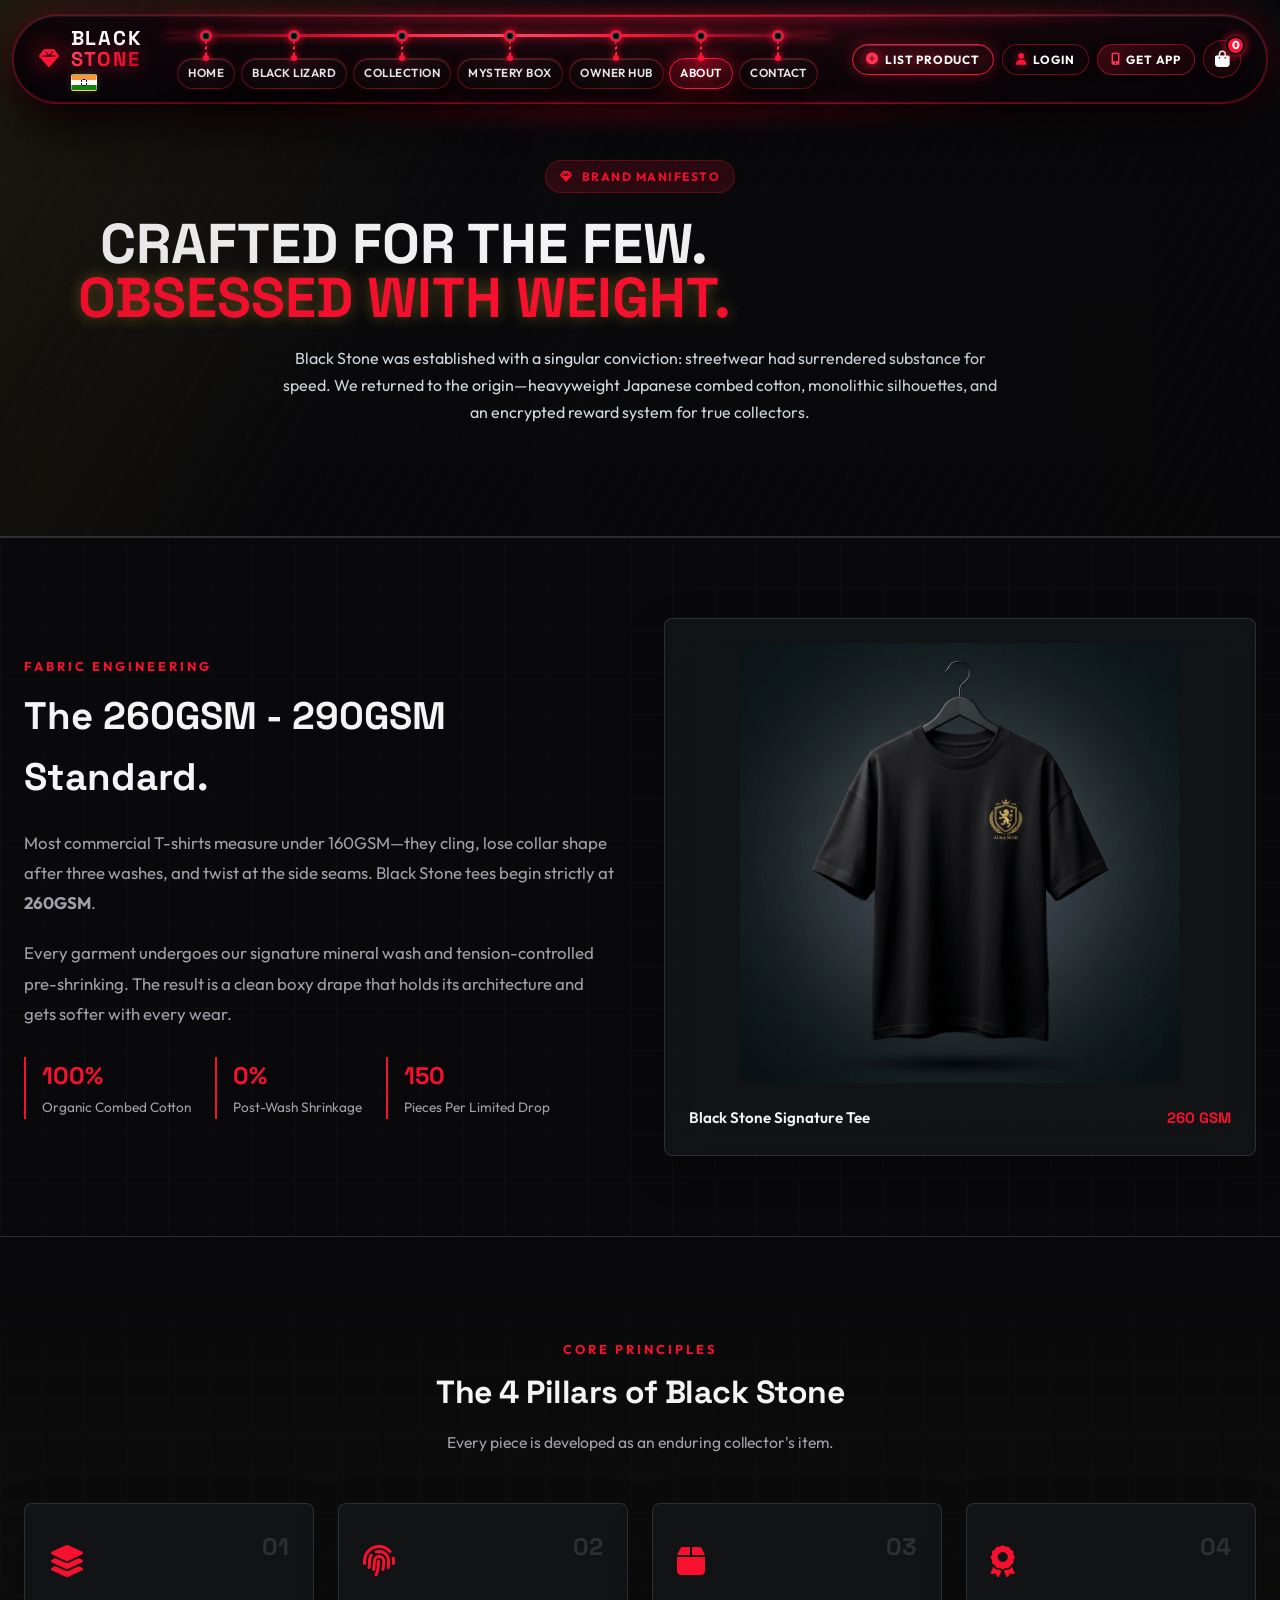
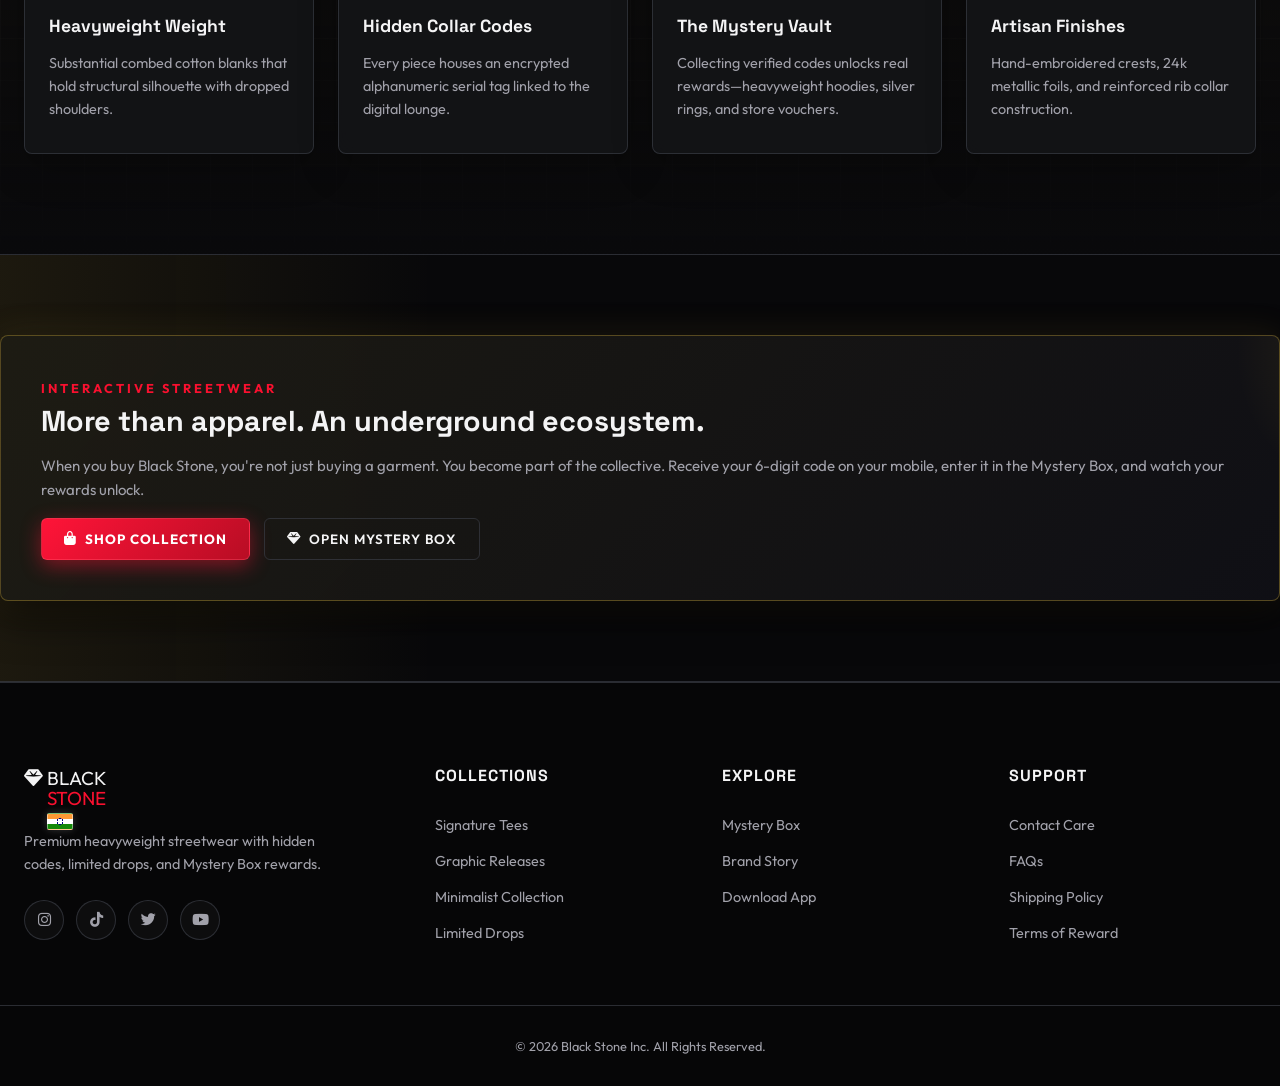
==== commit a0cb605d: "feat: Add User & Admin UI portals, 6-digit Mystery Box integration, and official social links" ====
--- a/about.html
+++ b/about.html
@@ -25,7 +25,6 @@
                     <li><a href="index.html" class="nav-link">Home</a></li>
                     <li><a href="index.html#experience" class="nav-link">Black Lizard</a></li>
                     <li><a href="index.html#shop" class="nav-link">Collection</a></li>
-                    <li><a href="code-zone.html" class="nav-link">Code Zone</a></li>
                     <li><a href="mystery-box.html" class="nav-link">Mystery Box</a></li>
                     <li><a href="owner.html" class="nav-link">Owner Hub</a></li>
                     <li><a href="about.html" class="nav-link active">About</a></li>
@@ -66,7 +65,7 @@
             <div class="cart-drawer-footer" id="cartFooter" style="display: none;">
                 <div class="cart-total-row">
                     <span>Subtotal</span>
-                    <span class="cart-total-price" id="cartTotalVal">$0.00</span>
+                    <span class="cart-total-price" id="cartTotalVal">₹0</span>
                 </div>
                 <p class="cart-disclaimer">Free premium shipping included. T-shirt labels contain codes for unlocking the Mystery Box.</p>
                 <button class="btn btn-gold w-100" id="checkoutBtn" onclick="checkoutCart()">Secure Checkout</button>
@@ -93,16 +92,16 @@
             <div class="checkout-order-details">
                 <p>Order ID: <span id="checkoutOrderId" class="gold-text">#BS-90210</span></p>
                 <div class="code-reveal-box">
-                    <h3><i class="fa-solid fa-ticket-simple"></i> Your Mystery Box Codes</h3>
-                    <p>Use these generated demo codes on the Code Zone page to unlock the Mystery Box experience.</p>
+                    <h3><i class="fa-solid fa-mobile-screen-button"></i> Your 6-Digit Mystery Box Code</h3>
+                    <p>A unique 6-digit code has been produced and sent to your registered mobile number. Enter it on the Mystery Box page to unlock your rewards.</p>
                     <div class="generated-codes-list" id="generatedCodesList"></div>
                     <button class="btn btn-secondary btn-sm mt-3" onclick="copyAllGeneratedCodes()">
-                        <i class="fa-solid fa-copy"></i> Copy All Codes
+                        <i class="fa-solid fa-copy"></i> Copy Code
                     </button>
                 </div>
             </div>
             <div class="checkout-modal-actions">
-                <button class="btn btn-gold" onclick="closeCheckoutModalAndGoToCodes()">Go to Code Zone</button>
+                <button class="btn btn-gold" onclick="closeCheckoutModalAndGoToMystery()">Go to Mystery Box</button>
             </div>
         </div>
     </div>
@@ -209,14 +208,14 @@
                 <h2>More than apparel. An underground ecosystem.</h2>
             </div>
             <p>
-                When you buy Black Stone, you're not just buying a t-shirt. You become part of the collective. Scratch your collar label, enter the code in the Code Zone, and watch your mystery streak unlock exclusive drops.
+                When you buy Black Stone, you're not just buying a garment. You become part of the collective. Receive your 6-digit code on your mobile, enter it in the Mystery Box, and watch your rewards unlock.
             </p>
             <div style="display: flex; gap: 14px; flex-wrap: wrap;">
                 <button class="btn btn-gold" onclick="window.location.href='index.html#shop'">
                     <i class="fa-solid fa-bag-shopping me-1"></i> Shop Collection
                 </button>
-                <button class="btn btn-outline" onclick="window.location.href='code-zone.html'">
-                    <i class="fa-solid fa-qrcode me-1"></i> Try Code Zone
+                <button class="btn btn-outline" onclick="window.location.href='mystery-box.html'">
+                    <i class="fa-solid fa-gem me-1"></i> Open Mystery Box
                 </button>
             </div>
         </div>
@@ -232,10 +231,10 @@
                 </a>
                 <p class="footer-about-text">Premium heavyweight streetwear with hidden codes, limited drops, and Mystery Box rewards.</p>
                 <div class="footer-socials">
-                    <a href="#" aria-label="Instagram"><i class="fa-brands fa-instagram"></i></a>
+                    <a href="https://www.instagram.com/blackstone2k26?dlrf=MTh5OWppcThoNW05Yw==" target="_blank" rel="noopener noreferrer" aria-label="Instagram @blackstone2k26"><i class="fa-brands fa-instagram"></i></a>
                     <a href="#" aria-label="TikTok"><i class="fa-brands fa-tiktok"></i></a>
                     <a href="#" aria-label="Twitter"><i class="fa-brands fa-twitter"></i></a>
-                    <a href="#" aria-label="YouTube"><i class="fa-brands fa-youtube"></i></a>
+                    <a href="http://www.youtube.com/@BSfashionstudio-h7z" target="_blank" rel="noopener noreferrer" aria-label="YouTube @BSfashionstudio-h7z"><i class="fa-brands fa-youtube"></i></a>
                 </div>
             </div>
             <div class="footer-links">
@@ -250,7 +249,6 @@
             <div class="footer-links">
                 <h4>Explore</h4>
                 <ul>
-                    <li><a href="code-zone.html">Code Zone</a></li>
                     <li><a href="mystery-box.html">Mystery Box</a></li>
                     <li><a href="about.html">Brand Story</a></li>
                     <li><a href="app.html">Download App</a></li>
--- a/style.css
+++ b/style.css
@@ -260,7 +260,7 @@
     top: 14px;
     left: 50%;
     transform: translateX(-50%);
-    width: min(1360px, calc(100% - 32px));
+    width: min(1660px, calc(100% - 24px));
     z-index: 1000;
     border-radius: 50px; /* Radial form: curved capsule geometry */
     background: radial-gradient(ellipse 75% 140% at 50% -20%, rgba(255, 20, 56, 0.28) 0%, rgba(18, 6, 11, 0.96) 50%, rgba(6, 4, 7, 0.98) 100%);
@@ -274,7 +274,7 @@
         inset 0 -1px 2px rgba(255, 20, 56, 0.35);
     transition: all 0.4s cubic-bezier(0.16, 1, 0.3, 1);
     overflow: visible; /* Allows hanging ropes and plaques to swing naturally */
-    padding: 0 4px;
+    padding: 0 8px;
 }
 
 /* Glowing top laser rim */
@@ -318,15 +318,17 @@
 }
 
 .header-container {
-    max-width: 1360px;
+    max-width: 1660px;
+    width: 100%;
     margin: 0 auto;
-    padding: 8px 18px;
+    padding: 8px 24px;
     display: flex;
     align-items: center;
     justify-content: space-between;
+    gap: 16px;
     position: relative;
     z-index: 5;
-    min-height: 86px; /* Ample vertical space for hanging ropes & swaying plaques */
+    min-height: 88px; /* Ample vertical space for hanging ropes & swaying plaques */
 }
 
 /* Brand Logo with radial crimson glow & platinum typography */
@@ -376,6 +378,28 @@
     filter: drop-shadow(0 0 10px rgba(255, 20, 56, 0.65));
 }
 
+/* Indian tricolour mark below the BLACKSTONE wordmark */
+.logo .logo-text {
+    display: inline-flex;
+    flex-direction: column;
+    align-items: flex-start;
+    line-height: 1.05;
+}
+
+.logo .logo-text::after {
+    content: "";
+    display: block;
+    width: 24px;
+    height: 15px;
+    margin-top: 4px;
+    border: 1px solid rgba(255, 255, 255, 0.45);
+    border-radius: 2px;
+    background:
+        radial-gradient(circle at center, transparent 0 2.5px, #000080 2.7px 3.2px, transparent 3.4px),
+        linear-gradient(to bottom, #ff9933 0 33.33%, #ffffff 33.33% 66.66%, #138808 66.66% 100%);
+    box-shadow: 0 0 8px rgba(255, 255, 255, 0.18);
+}
+
 /* ==========================================================================
    2. HANGING ROPE SUSPENSION SYSTEM (IN MOTION)
    ========================================================================== */
@@ -385,6 +409,10 @@
     padding: 8px 0;
     display: flex;
     align-items: center;
+    justify-content: center;
+    flex: 1 1 auto;
+    min-width: 0;
+    margin: 0 10px;
 }
 
 /* Overhead suspension rail across the nav items */
@@ -413,12 +441,14 @@
 .main-header .main-nav ul {
     display: flex;
     align-items: flex-start;
-    gap: 7px;
+    justify-content: center;
+    gap: 8px;
     margin: 0;
     padding: 0;
     list-style: none;
     position: relative;
     z-index: 2;
+    flex-wrap: nowrap;
 }
 
 /* Each item is a physical hanging unit swinging from the overhead rail */
@@ -654,6 +684,10 @@
     animation: ropePendulum4 4.1s cubic-bezier(0.445, 0.05, 0.55, 0.95) infinite alternate;
     animation-delay: -1.2s;
 }
+.main-header .main-nav ul li:nth-child(9) {
+    animation: ropePendulum2 3.8s cubic-bezier(0.445, 0.05, 0.55, 0.95) infinite alternate;
+    animation-delay: -1.9s;
+}
 
 /* ==========================================================================
    4. HEADER ACTIONS (RADIAL PILL FORMS, BLACK & RED CONTRAST)
@@ -848,6 +882,65 @@
     background: #ff1438;
     color: #ffffff;
     box-shadow: 0 0 18px rgba(255, 20, 56, 0.7);
+}
+
+/* Fluid scale for medium/large desktop so all 9 options fit cleanly in the expanded header */
+@media (max-width: 1500px) and (min-width: 1221px) {
+    .header-container {
+        padding: 6px 18px;
+        gap: 12px;
+    }
+    .main-header .main-nav {
+        margin: 0 6px;
+    }
+    .main-header .main-nav ul {
+        gap: 6px;
+    }
+    .main-header .nav-link {
+        padding: 5px 10px;
+        font-size: 0.73rem;
+        letter-spacing: 0.5px;
+    }
+}
+
+@media (max-width: 1220px) and (min-width: 992px) {
+    .main-header {
+        width: calc(100% - 16px);
+        top: 8px;
+    }
+    .header-container {
+        padding: 6px 12px;
+        gap: 8px;
+        min-height: 82px;
+    }
+    .main-header .logo {
+        font-size: 1.1rem;
+        gap: 6px;
+    }
+    .main-header .main-nav {
+        margin: 0 4px;
+    }
+    .main-header .main-nav ul {
+        gap: 4px;
+    }
+    .main-header .nav-link {
+        padding: 5px 8px;
+        font-size: 0.69rem;
+        letter-spacing: 0.3px;
+    }
+    .main-header .header-actions {
+        gap: 6px;
+    }
+    .main-header .account-btn-header,
+    .main-header .app-btn-header,
+    .main-header .owner-btn-header {
+        padding: 6px 10px;
+        font-size: 0.70rem;
+    }
+    .main-header .app-btn-header span,
+    .main-header .owner-btn-header span {
+        display: none;
+    }
 }
 
 /* Red Theme Classes & Helpers */
